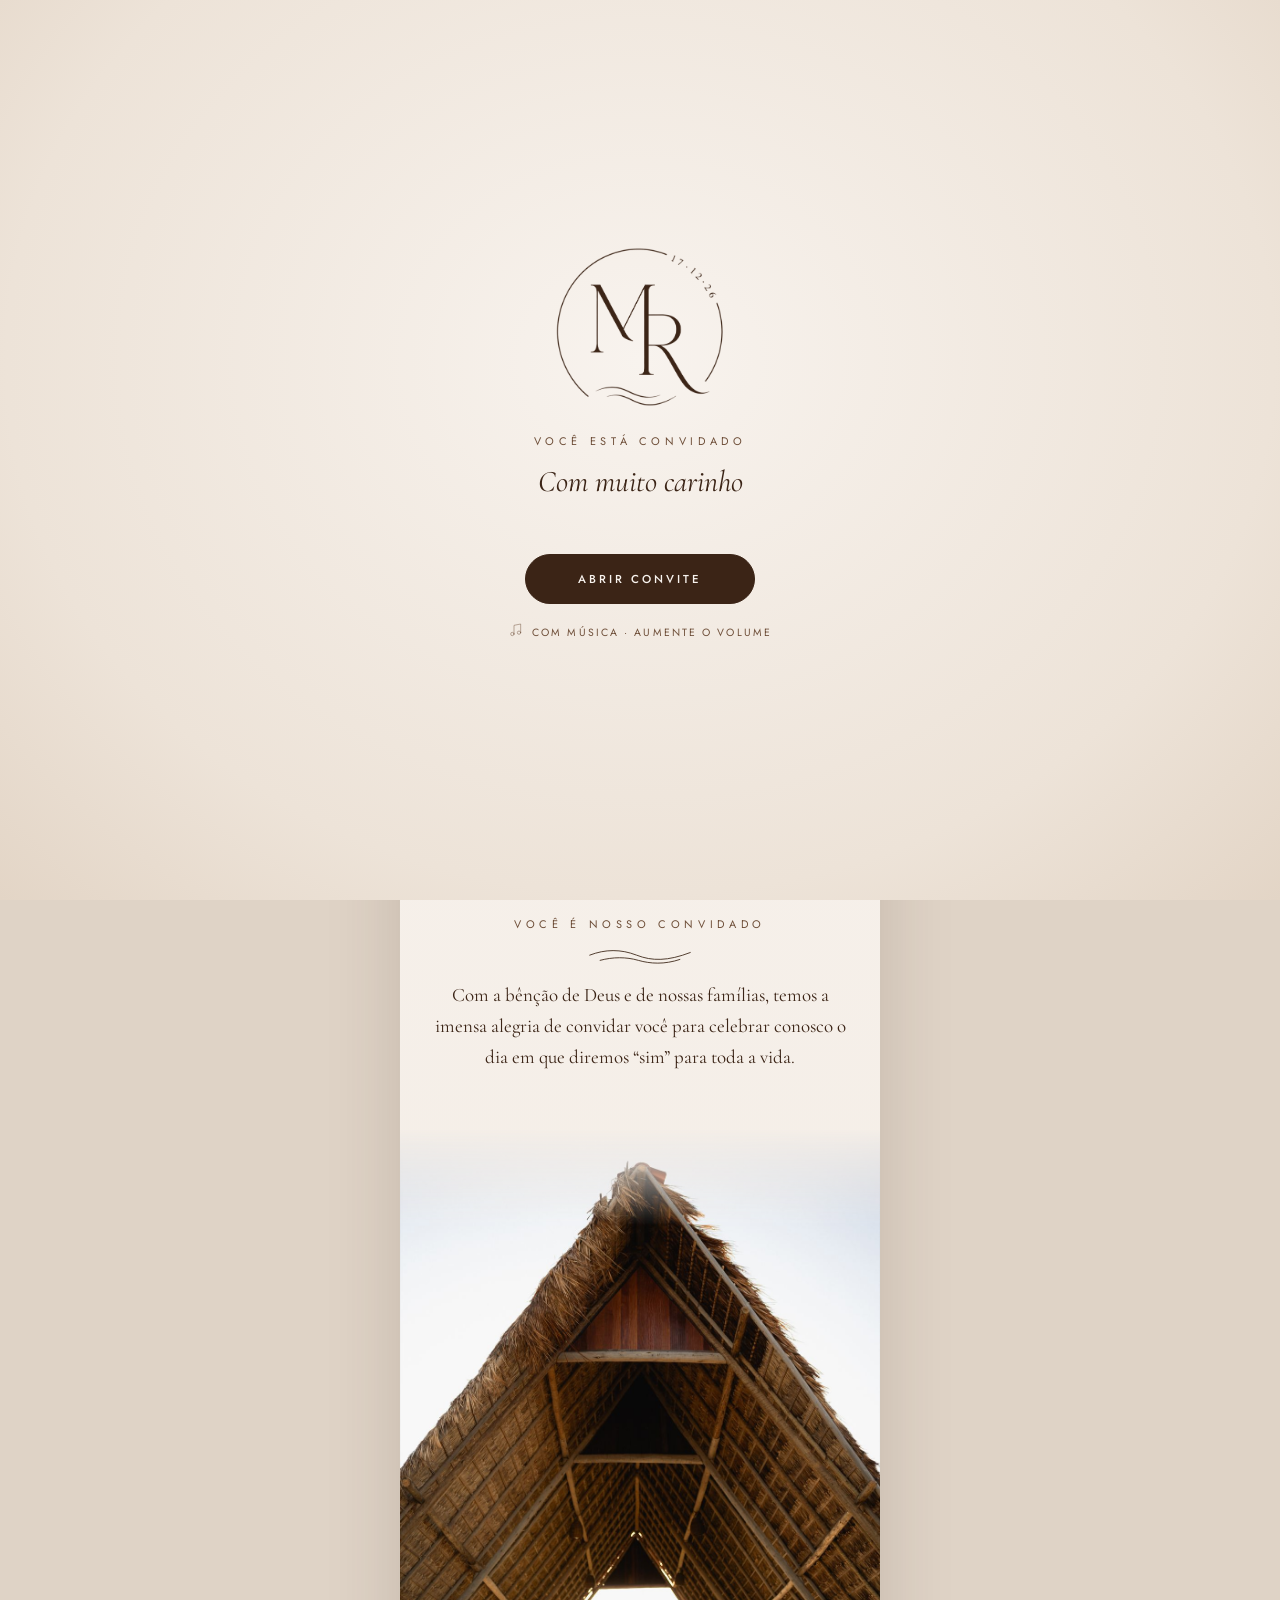
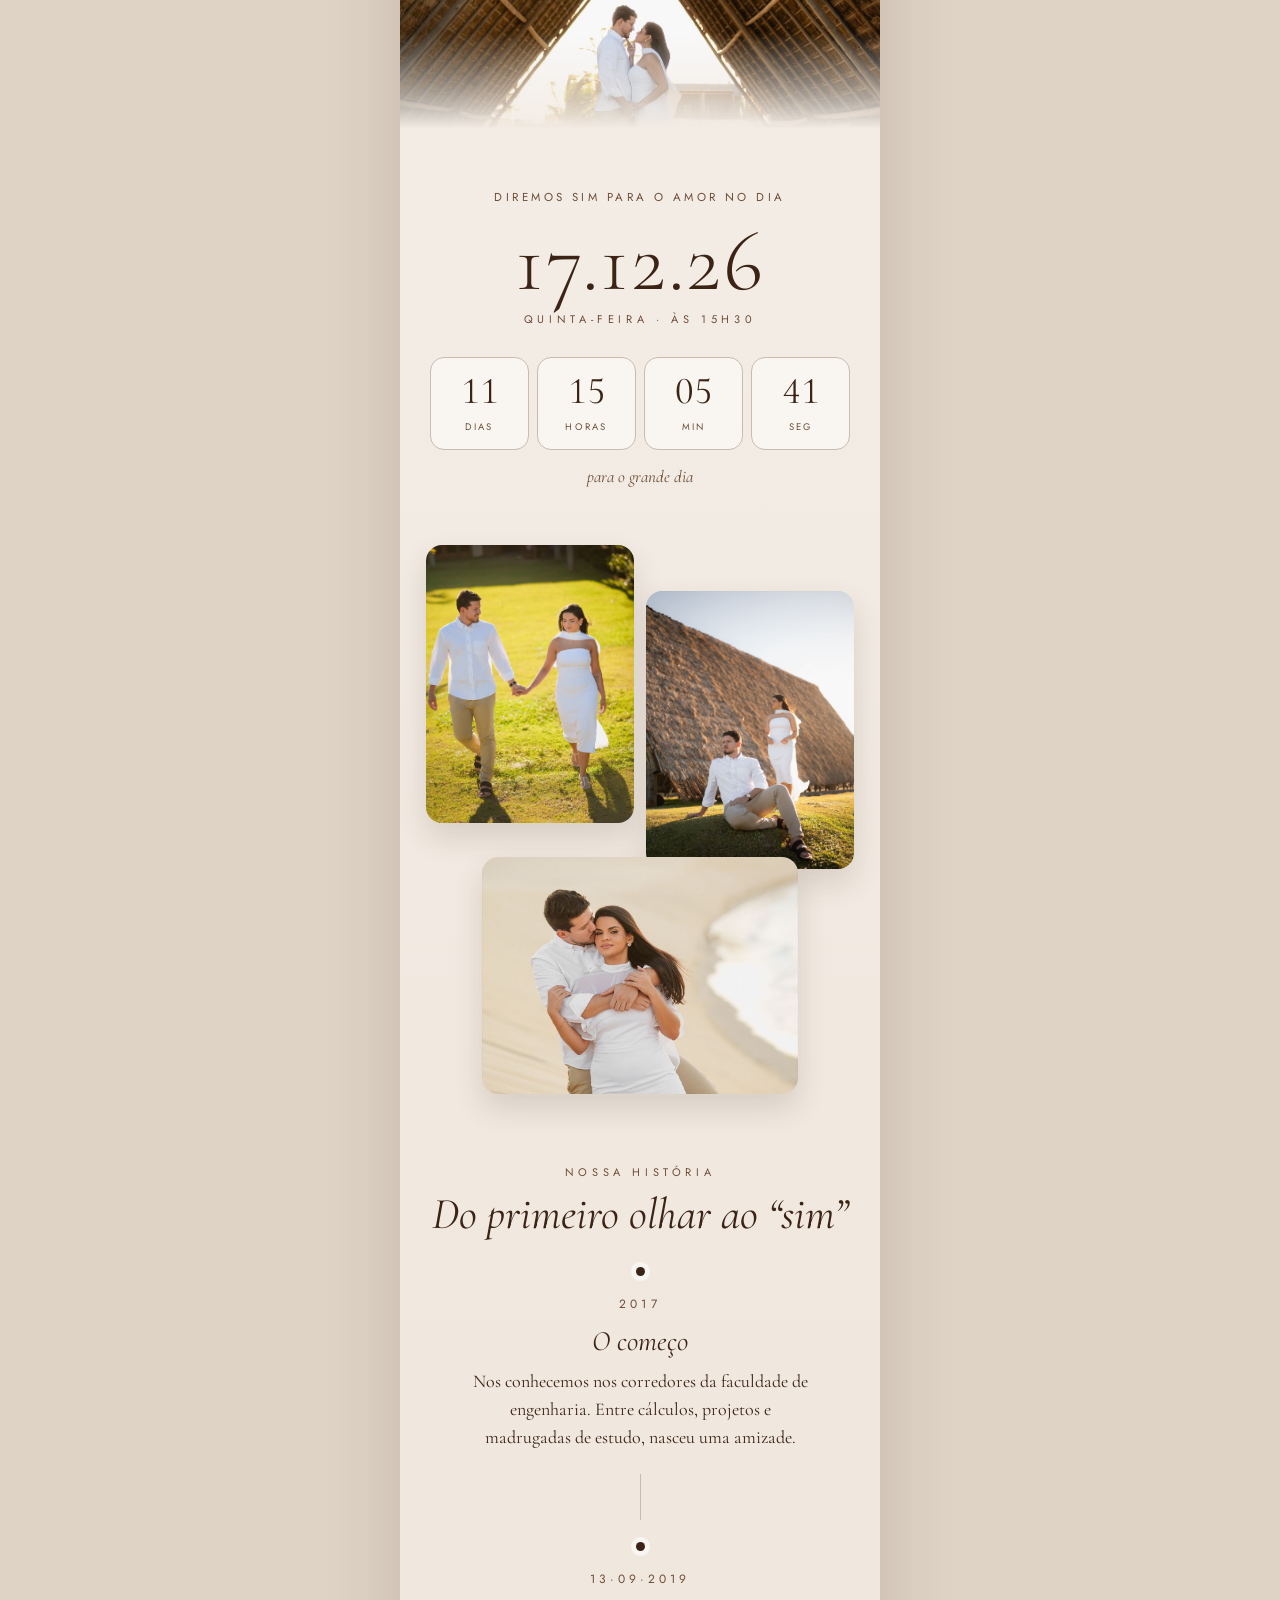
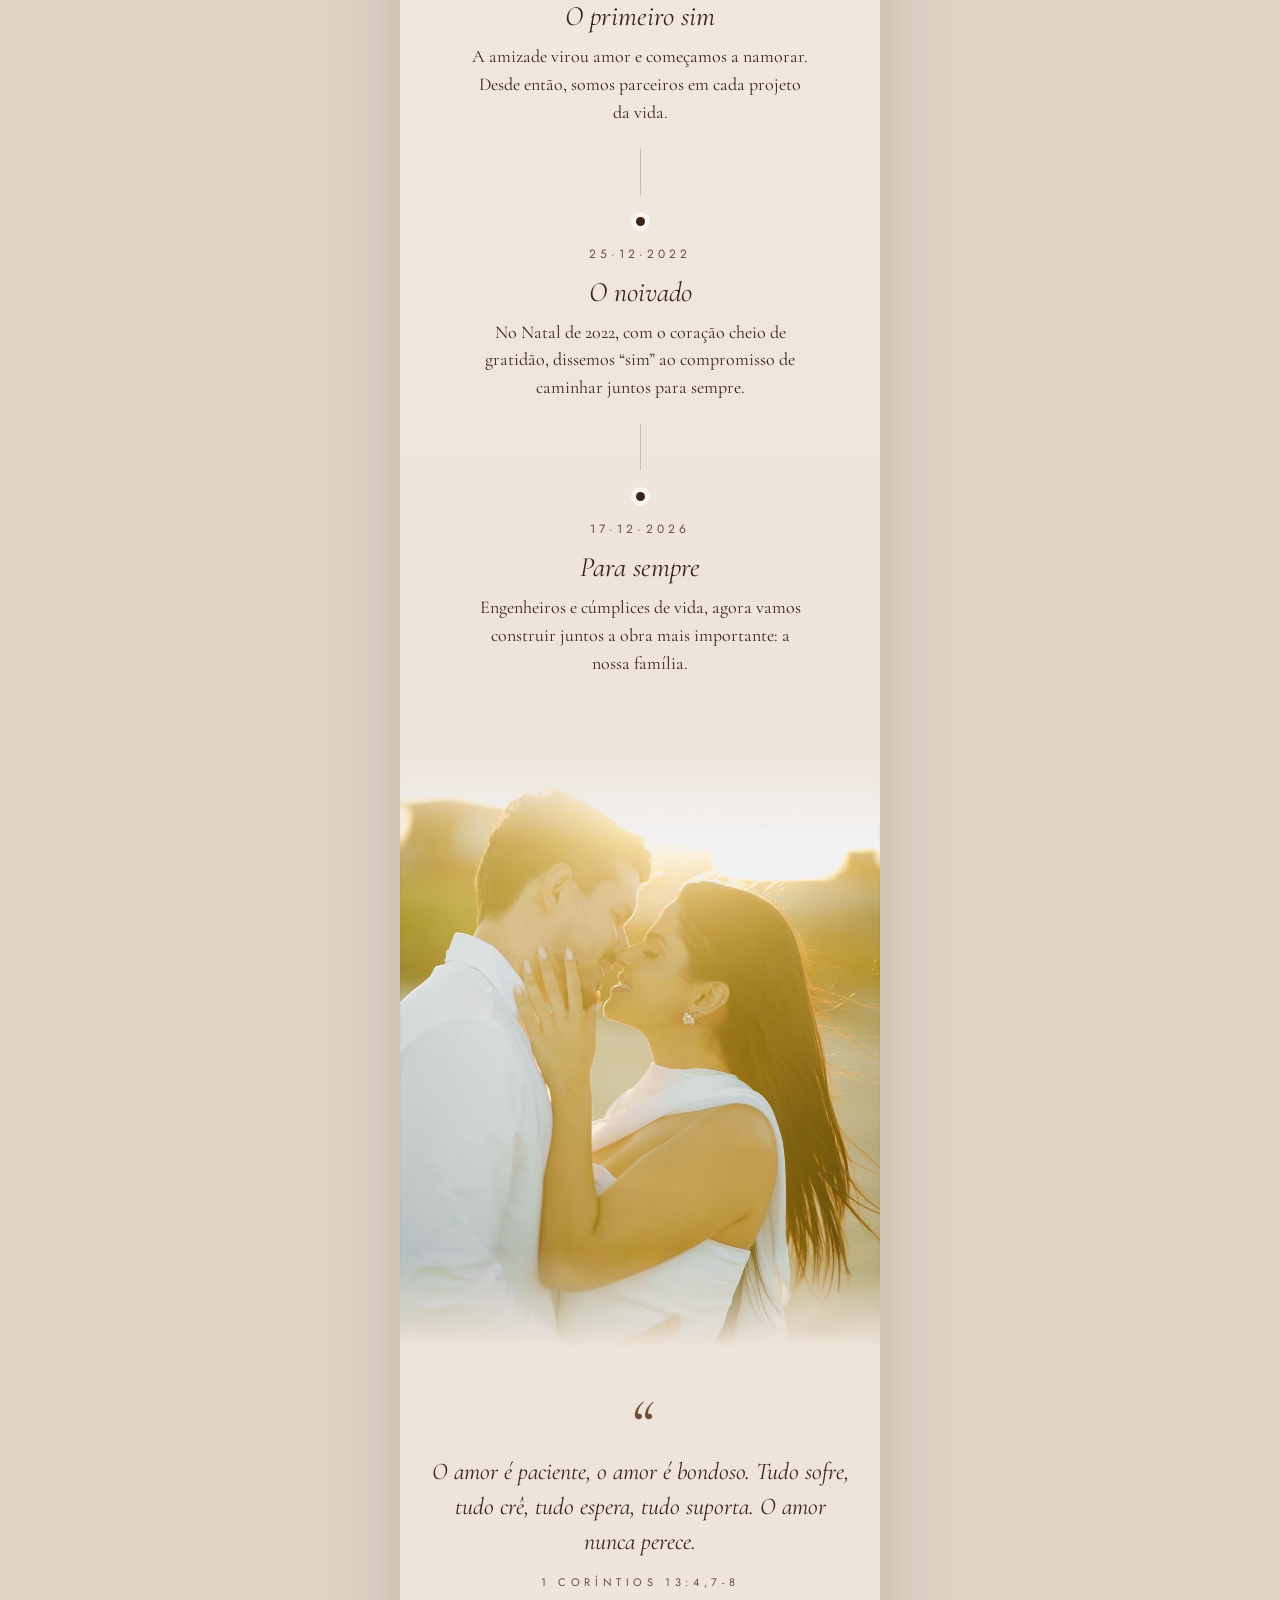
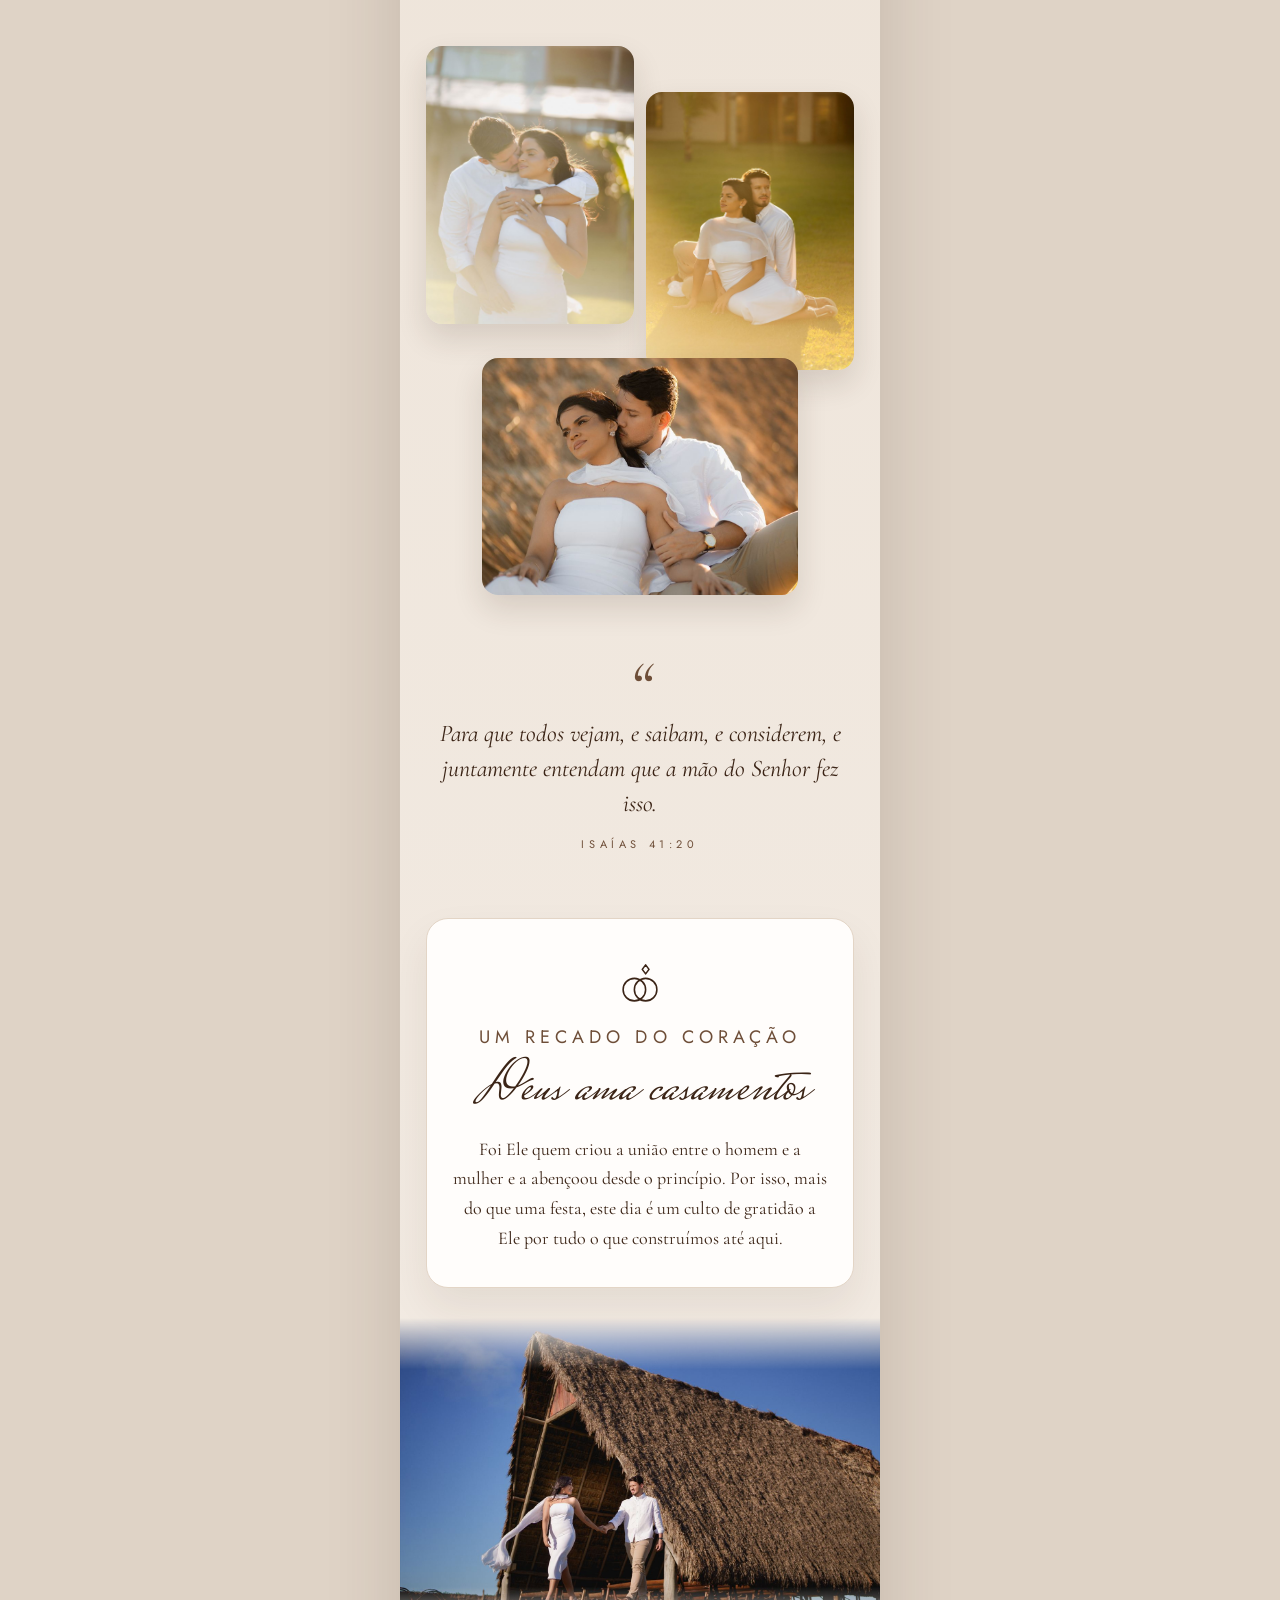
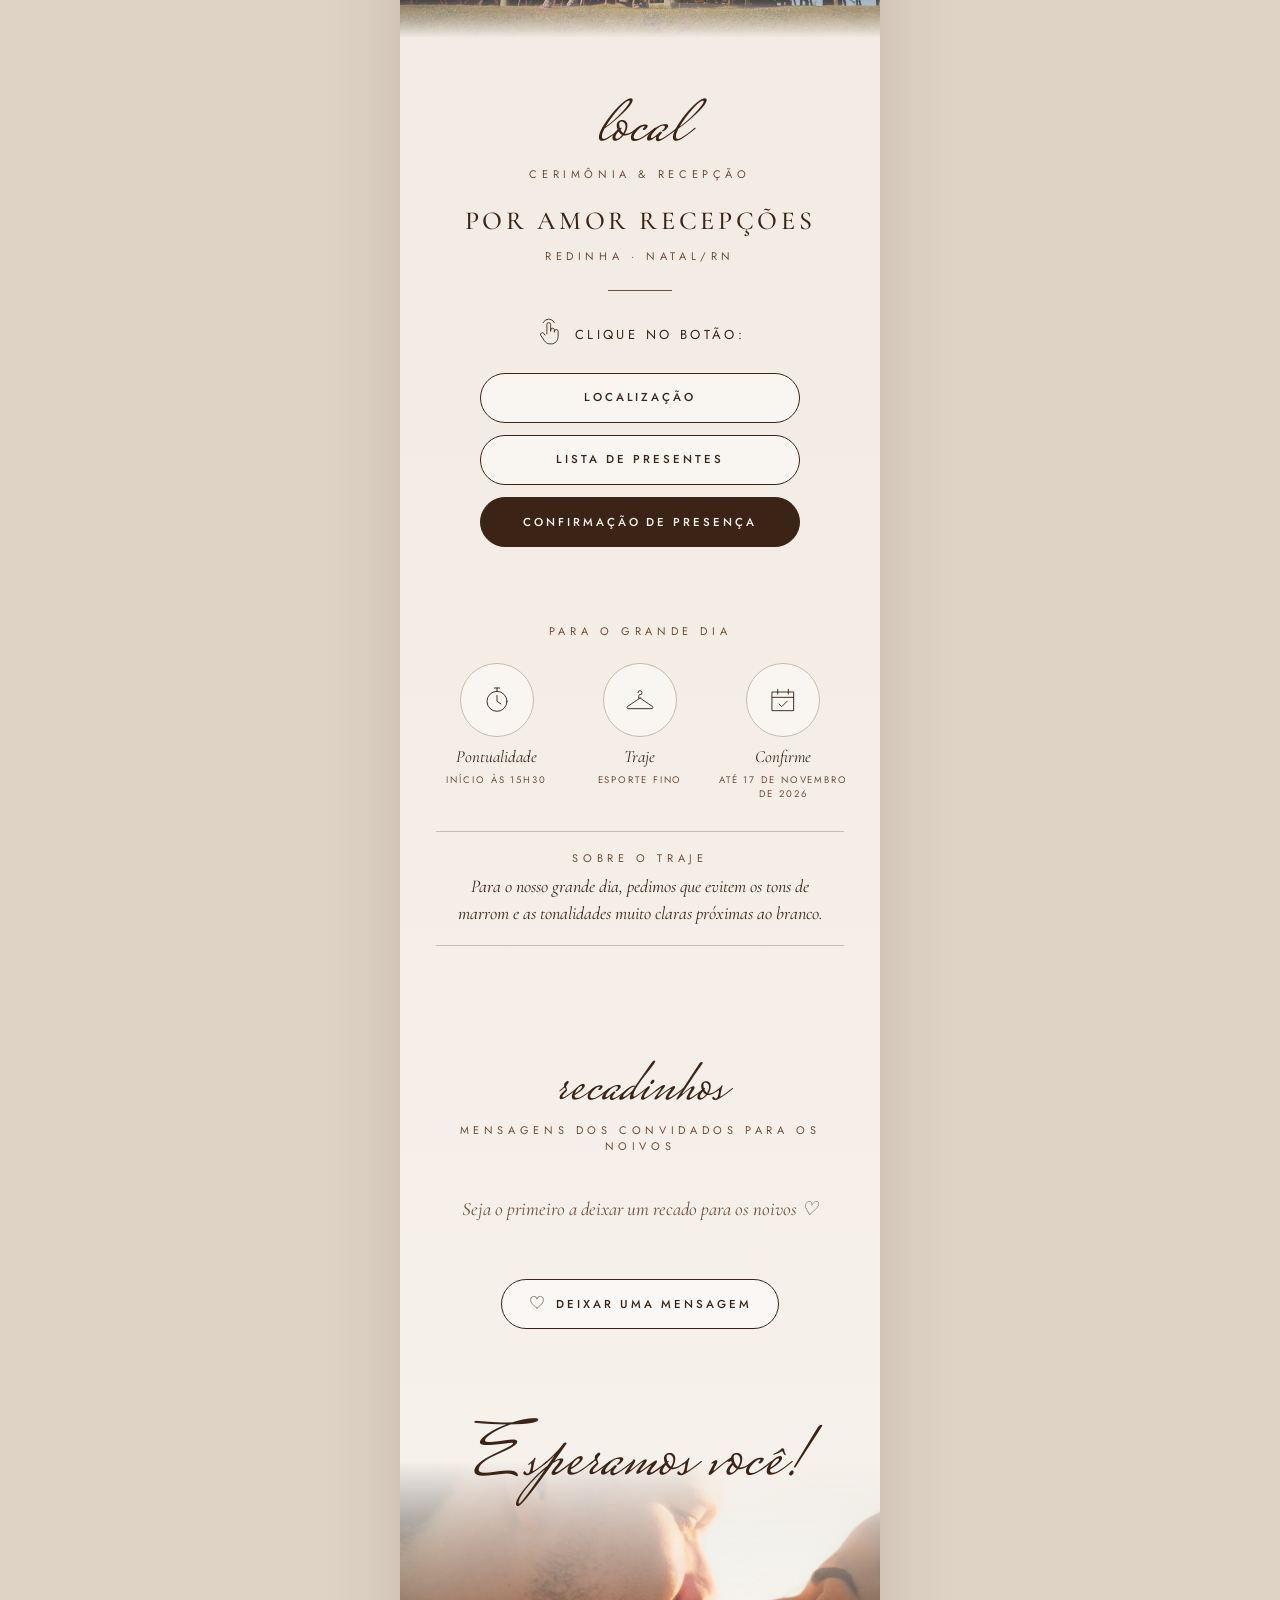
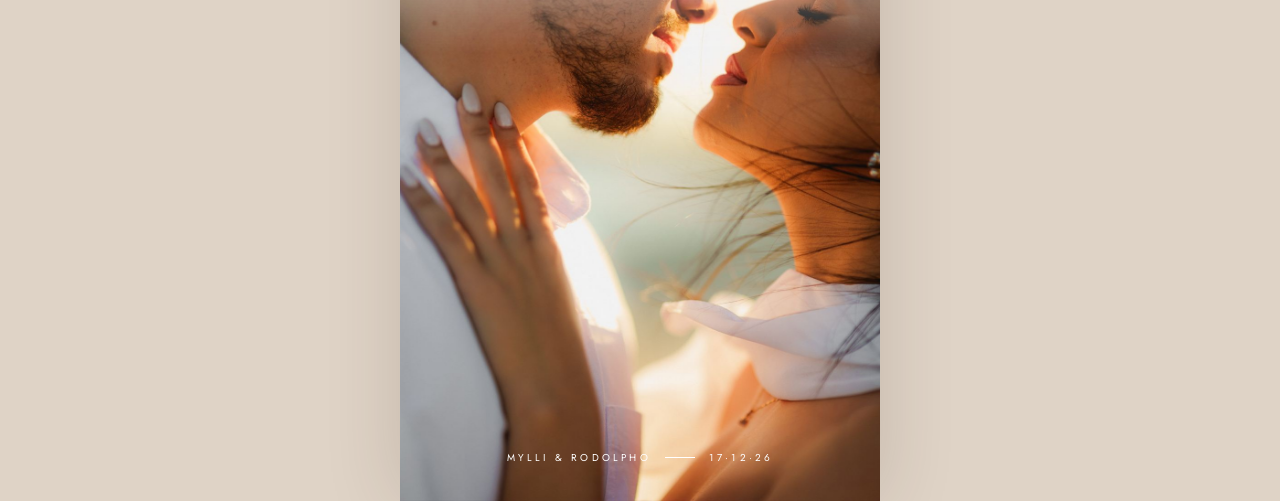
==== index.html @ 54f47e06 "Atualização do convite 18/10/2026 18:03" ====
<!doctype html>
<html lang="pt-BR">
<head>
  <meta charset="utf-8">
  <meta name="viewport" content="width=device-width, initial-scale=1, viewport-fit=cover">
  <title>Mylli &amp; Rodolpho · Convite de casamento</title>
  <meta name="description" content="Convite de casamento de Mylli & Rodolpho. Confirme sua presença.">
  <meta property="og:title" content="Mylli & Rodolpho · 17·12·26">
  <meta property="og:description" content="Com alegria, convidamos você para a celebração do nosso casamento.">
  <meta name="robots" content="noindex, nofollow">
  <meta name="theme-color" content="#F8F3EE">
  <link rel="icon" href="assets/img/monograma.png">
  <link rel="preconnect" href="https://fonts.googleapis.com">
  <link rel="preconnect" href="https://fonts.gstatic.com" crossorigin>
  <link href="https://fonts.googleapis.com/css2?family=Cormorant+Garamond:ital,wght@0,300;0,400;0,500;0,600;1,300;1,400;1,500&family=Jost:wght@300;400;500&family=Mrs+Saint+Delafield&display=swap" rel="stylesheet">
  <link rel="stylesheet" href="assets/estilo.css?v=202610181803">
  <script src="assets/config.js?v=202610181803"></script>
  <script src="assets/comum.js?v=202610181803"></script>
</head>
<body class="travado">

<!-- Abertura: o toque inicia a música (os navegadores só tocam som após um toque) -->
<div class="abertura" id="abertura" role="dialog" aria-label="Abrir convite">
  <div class="conteudo">
    <img class="monograma" src="assets/img/monograma.png" alt="Monograma M R, 17·12·26">
    <p class="rotulo">Você está convidado</p>
    <p class="para" id="para-nome">Com muito carinho</p>
    <p class="rotulo tipo" id="para-tipo">&nbsp;</p>
    <button class="botao-pilula cheio pulsa" type="button" id="abrir">Abrir convite</button>
    <p class="dica"><span data-icone="musica"></span>Com música · aumente o volume</p>
  </div>
</div>

<main class="pagina">

  <!-- Capa -->
  <section class="hero">
    <img src="assets/img/fotos/beijo-mao.jpg" alt="Rodolpho beija a mão de Mylli ao pôr do sol" fetchpriority="high">
    <div class="sobre">
      <p class="rotulo">O nosso casamento</p>
      <h1><span data-c="noivos.ela"></span><span class="e">&amp;</span><span data-c="noivos.ele"></span></h1>
      <p class="data-capa" data-c="dataCurta"></p>
    </div>
  </section>

  <!-- Convite -->
  <section class="secao">
    <p class="rotulo revelar">Você é nosso convidado</p>
    <svg class="onda revelar" viewBox="0 0 120 20" aria-hidden="true"><path d="M2 9c18-7 36-7 54 0s36 7 62-3"/><path d="M14 15c15-4 30-4 44 0s30 5 48-1"/></svg>
    <p class="texto revelar atraso-1" data-c="textoConvite"></p>
  </section>

  <figure class="foto-cheia revelar" style="margin:0"><img src="assets/img/fotos/cabana-beijo.jpg" alt="Os noivos sob a cabana de palha" loading="lazy"></figure>

  <!-- Data e contador -->
  <section class="secao">
    <p class="texto-maiusc revelar">Diremos sim para o amor no dia</p>
    <p class="data-grande revelar atraso-1"><span data-c="dia"></span>.12.<span id="ano-curto"></span></p>
    <p class="rotulo revelar atraso-2"><span data-c="diaSemana"></span> · às <span data-c="hora"></span></p>
    <div class="contador revelar atraso-2" id="contador" aria-live="off">
      <div><b data-tempo="dias">00</b><span>dias</span></div>
      <div><b data-tempo="horas">00</b><span>horas</span></div>
      <div><b data-tempo="minutos">00</b><span>min</span></div>
      <div><b data-tempo="segundos">00</b><span>seg</span></div>
    </div>
    <p class="contador-msg revelar">para o grande dia</p>
  </section>

  <div class="colagem revelar">
    <img src="assets/img/fotos/gramado-caminhando.jpg" alt="Os noivos caminhando de mãos dadas no gramado" loading="lazy">
    <img src="assets/img/fotos/cabana-pose.jpg" alt="Os noivos posando em frente à cabana" loading="lazy">
    <img src="assets/img/fotos/dunas-abraco.jpg" alt="Os noivos abraçados nas dunas" loading="lazy">
  </div>

  <!-- Nossa história -->
  <section class="secao" style="padding-top:70px">
    <p class="rotulo revelar">Nossa história</p>
    <h2 class="titulo-italico revelar">Do primeiro olhar ao “sim”</h2>
    <ol class="linha-tempo" id="historia"></ol>
  </section>

  <figure class="foto-cheia revelar" style="margin:-20px 0 0"><img src="assets/img/fotos/beijo-sol.jpg" alt="Os noivos se beijando sob o sol" loading="lazy"></figure>

  <section class="secao">
    <figure class="versiculo revelar">
      <blockquote data-c="versiculo1"></blockquote>
      <figcaption class="rotulo" data-c="versiculo1Ref"></figcaption>
    </figure>
  </section>

  <div class="colagem revelar">
    <img src="assets/img/fotos/abraco-dourado.jpg" alt="Abraço dos noivos na luz dourada" loading="lazy">
    <img src="assets/img/fotos/gramado-sentados.jpg" alt="Os noivos sentados no gramado" loading="lazy">
    <img src="assets/img/fotos/cabana-carinho.jpg" alt="Rodolpho beija Mylli em frente à cabana" loading="lazy">
  </div>

  <section class="secao" style="padding-top:70px">
    <figure class="versiculo revelar">
      <blockquote data-c="versiculo2"></blockquote>
      <figcaption class="rotulo" data-c="versiculo2Ref"></figcaption>
    </figure>
  </section>

  <aside class="deus-ama revelar">
    <span data-icone="aliancas"></span>
    <p class="rotulo">Um recado do coração</p>
    <h2>Deus ama casamentos</h2>
    <p data-c="deusAma"></p>
  </aside>

  <figure class="foto-cheia larga revelar" style="margin:30px 0 0"><img src="assets/img/fotos/cabana-caminhando.jpg" alt="Os noivos caminhando diante da cabana" loading="lazy"></figure>

  <!-- Local e botões -->
  <section class="secao local">
    <p class="script revelar">local</p>
    <p class="rotulo revelar">Cerimônia &amp; recepção</p>
    <h2 class="revelar" data-c="local"></h2>
    <p class="rotulo revelar" data-c="endereco"></p>
    <hr class="divisor revelar">
    <p class="clique revelar"><span data-icone="toque"></span>Clique no botão:</p>
    <nav class="pilulas revelar atraso-1" aria-label="Ações do convite">
      <a class="botao-pilula" data-href="mapsUrl" target="_blank" rel="noopener">Localização</a>
      <a class="botao-pilula" id="link-presentes" href="presentes.html">Lista de presentes</a>
      <button class="botao-pilula cheio pulsa" type="button" data-abrir="rsvp">Confirmação de presença</button>
    </nav>
  </section>

  <!-- Avisos -->
  <section class="secao avisos" style="padding-top:20px">
    <p class="rotulo revelar">Para o grande dia</p>
    <div class="grade">
      <div class="aviso-item revelar"><span class="circulo" data-icone="relogio"></span><p>Pontualidade<small>início às <span data-c="hora"></span></small></p></div>
      <div class="aviso-item revelar atraso-1"><span class="circulo" data-icone="cabide"></span><p>Traje<small data-c="traje"></small></p></div>
      <div class="aviso-item revelar atraso-2"><span class="circulo" data-icone="calendario"></span><p>Confirme<small>até <span data-c="confirmarAte"></span></small></p></div>
    </div>
    <p class="aviso-traje revelar"><span class="rotulo">Sobre o traje</span><span data-c="avisoTraje"></span></p>
  </section>

  <!-- Mural de recados dos convidados -->
  <section class="secao recados">
    <p class="script revelar">recadinhos</p>
    <p class="rotulo revelar">Mensagens dos convidados para os noivos</p>
    <div class="mural revelar" id="mural" aria-live="polite" aria-label="Mensagens dos convidados">
      <p class="mural-vazio">Carregando mensagens…</p>
    </div>
    <div class="mural-pontos" id="mural-pontos" aria-hidden="true"></div>
    <button class="botao-pilula" type="button" id="abrir-recado"><span data-icone="coracao"></span>Deixar uma mensagem</button>
  </section>

  <!-- Encerramento -->
  <footer class="final">
    <p class="script revelar"><span class="escrever">Esperamos você!</span></p>
    <div class="foto">
      <img src="assets/img/fotos/beijo-close.jpg" alt="Os noivos quase se beijando" loading="lazy">
      <p class="rodape"><span><span data-c="noivos.ela"></span> &amp; <span data-c="noivos.ele"></span></span><span data-c="dataCurta"></span></p>
    </div>
  </footer>
</main>

<button class="musica" type="button" id="musica" aria-label="Pausar música" hidden></button>
<div id="player-musica" aria-hidden="true"></div>
<!-- Lista de presentes aberta por cima do convite, para a música não parar -->
<div class="tela-presentes" id="tela-presentes" hidden><iframe id="frame-presentes" title="Lista de presentes"></iframe></div>

<!-- Painel de confirmação de presença -->
<dialog class="painel" id="rsvp" aria-labelledby="rsvp-titulo">
  <button class="fechar" type="button" data-fechar aria-label="Fechar">×</button>
  <div class="moldura-dupla">

    <!-- Sem código: pede o código impresso no PDF -->
    <div id="rsvp-codigo" hidden>
      <p class="rotulo">Confirmação de presença</p>
      <h2 class="titulo-italico">Seu convite</h2>
      <p class="aviso-convite">Digite o <strong>código do convite</strong>, impresso no final do PDF que você recebeu (ex.: C3-ABCDE).</p>
      <form id="form-codigo" novalidate>
        <label class="campo codigo-convite"><span>Código do convite</span><input name="codigo" autocomplete="off" autocapitalize="characters" placeholder="C0-XXXXX" required></label>
        <button class="botao" type="submit">Continuar</button>
        <p class="erro" role="alert"></p>
      </form>
    </div>

    <div id="rsvp-formulario" hidden>
      <p class="rotulo">Confirmação de presença</p>
      <h2 class="titulo-italico" id="rsvp-titulo">Você vem?</h2>
      <p class="introducao" id="rsvp-convite"></p>
      <p class="aviso-convite" id="rsvp-aviso"></p>
      <form id="form-rsvp" novalidate>
        <fieldset class="opcoes">
          <legend>Sua resposta</legend>
          <label class="opcao"><input type="radio" name="resposta" value="Confirmado" checked><span class="marca"></span><span id="txt-sim">Sim, estaremos presentes</span></label>
          <label class="opcao"><input type="radio" name="resposta" value="Não comparecerá"><span class="marca"></span><span id="txt-nao">Infelizmente não poderemos ir</span></label>
        </fieldset>
        <fieldset class="nomes-convidados">
          <legend id="legenda-nomes">Quem vai</legend>
          <p class="ajuda" id="ajuda-nomes"></p>
          <div id="lista-nomes"></div>
        </fieldset>
        <label class="campo"><span>Celular para contato (WhatsApp)</span>
          <input name="celular" type="tel" inputmode="numeric" autocomplete="tel-national" placeholder="(84) 99999-9999" required>
        </label>
        <p class="prazo">Por favor, responda até <span data-c="confirmarAte"></span>.</p>
        <button class="botao" type="submit">Enviar resposta</button>
        <p class="erro" role="alert"></p>
      </form>
    </div>

    <div id="rsvp-recusa" hidden>
      <p class="rotulo">Resposta registrada</p>
      <h2 class="titulo-italico">Sentiremos sua falta</h2>
      <svg class="onda" viewBox="0 0 120 20" aria-hidden="true"><path d="M2 9c18-7 36-7 54 0s36 7 62-3"/><path d="M14 15c15-4 30-4 44 0s30 5 48-1"/></svg>
      <p class="introducao">Obrigado por nos avisar. Se mudar de ideia, é só responder novamente por este convite.</p>
      <div class="pilha"><a class="botao-sec" id="recusa-presentes" href="presentes.html">Ver lista de presentes</a></div>
    </div>
  </div>
</dialog>

<!-- Painel do mural de recados -->
<dialog class="painel" id="dlg-recado" aria-labelledby="recado-titulo">
  <button class="fechar" type="button" data-fechar aria-label="Fechar">×</button>
  <div class="moldura-dupla">
    <div id="recado-form-box">
      <p class="rotulo">Mural de recados</p>
      <h2 class="titulo-italico" id="recado-titulo">Uma mensagem para os noivos</h2>
      <svg class="onda" viewBox="0 0 120 20" aria-hidden="true"><path d="M2 9c18-7 36-7 54 0s36 7 62-3"/><path d="M14 15c15-4 30-4 44 0s30 5 48-1"/></svg>
      <form id="form-recado" novalidate>
        <label class="campo"><span>Seu nome</span><input name="nome" maxlength="60" autocomplete="name" required></label>
        <label class="campo"><span>Sua mensagem <em class="contagem" id="recado-contagem">0/280</em></span>
          <textarea name="mensagem" rows="4" maxlength="280" placeholder="Escreva um recado carinhoso para a Mylli e o Rodolpho" required></textarea>
        </label>
        <button class="botao" type="submit">Enviar mensagem</button>
        <p class="erro" role="alert"></p>
      </form>
    </div>
    <div id="recado-ok" hidden>
      <p class="rotulo">Mensagem enviada</p>
      <h2 class="titulo-italico">Obrigado pelo carinho!</h2>
      <p class="introducao">Seu recado já está no mural dos noivos.</p>
      <div class="pilha"><button class="botao-sec" type="button" data-fechar>Voltar ao convite</button></div>
    </div>
  </div>
</dialog>

<script>
(function () {
  const U = window.Convite, C = window.CONVITE;
  const $ = (id) => document.getElementById(id);
  const dialogo = $('rsvp');
  let convite = null; // { codigo, tipo, nome, pessoas }

  document.getElementById('ano-curto').textContent = String(C.ano).slice(-2);
  U.iniciarContador($('contador'));

  // Nossa história (vem do config.js)
  $('historia').innerHTML = C.historia.map((h, i) =>
    `<li class="revelar${i ? ' atraso-1' : ''}"><span class="quando">${h.data}</span><h3>${h.titulo}</h3><p>${h.texto}</p></li>`).join('');
  U.animarAoRolar();

  /* ----- Convite personalizado pelo código do PDF ----- */
  const codigo = U.codigoConvite();
  const comCodigo = (url) => codigo ? url + (url.includes('?') ? '&' : '?') + 'c=' + encodeURIComponent(codigo) : url;
  $('link-presentes').href = comCodigo('presentes.html');
  $('recusa-presentes').href = comCodigo('presentes.html');

  function aplicarConvite(c) {
    convite = c;
    $('para-nome').textContent = c.nome;
    $('para-tipo').textContent = c.tipo === 1 ? 'Convite individual' : `Convite para ${c.tipo} pessoas`;
  }
  async function carregarConvite(cod) {
    const c = await U.api('convite', { codigo: cod });
    aplicarConvite(c);
    return c;
  }
  if (codigo) carregarConvite(codigo).catch(() => {});

  /* ----- Abertura e música de fundo (YouTube) ----- */
  // Celulares não deixam tocar som antes do primeiro toque: a música já começa (sem som) ao abrir o site
  // e o som liga no primeiro toque na tela (normalmente o "Abrir convite"). O botão serve para silenciar.
  const botaoMusica = $('musica');
  let player = null, prontoPlayer = false, querSom = false, silenciadaPeloConvidado = false, jaTeveSom = false;
  function iconeMusica() {
    const comSom = prontoPlayer && !player.isMuted() && [YT.PlayerState.PLAYING, YT.PlayerState.BUFFERING].includes(player.getPlayerState());
    botaoMusica.innerHTML = U.icone(comSom ? 'musica' : 'mudo');
    botaoMusica.classList.toggle('tocando', comSom);
    botaoMusica.setAttribute('aria-label', comSom ? 'Silenciar música' : 'Ligar música');
  }
  function ligarSom() {
    querSom = true;
    if (!prontoPlayer) return;
    if (!jaTeveSom) { jaTeveSom = true; player.seekTo(0, true); }
    player.unMute();
    player.setVolume(70);
    player.playVideo();
    setTimeout(iconeMusica, 400);
  }
  window.onYouTubeIframeAPIReady = function () {
    player = new YT.Player('player-musica', {
      width: 1, height: 1, videoId: C.musicaYoutube,
      playerVars: { autoplay: 1, mute: 1, controls: 0, loop: 1, playlist: C.musicaYoutube, playsinline: 1, rel: 0 },
      events: {
        onReady: () => { prontoPlayer = true; player.mute(); player.playVideo(); if (querSom && !silenciadaPeloConvidado) ligarSom(); },
        onStateChange: iconeMusica
      }
    });
  };
  if (C.musicaYoutube) {
    const s = document.createElement('script');
    s.src = 'https://www.youtube.com/iframe_api';
    document.head.appendChild(s);
    setInterval(() => { if (prontoPlayer) iconeMusica(); }, 1500);
    // Primeiro toque em qualquer lugar da tela liga o som (se o convidado não silenciou)
    const primeiroToque = (e) => {
      if (botaoMusica.contains(e.target) || silenciadaPeloConvidado) return;
      ['pointerdown', 'touchend', 'click'].forEach((t) => document.removeEventListener(t, primeiroToque, true));
      ligarSom();
    };
    ['pointerdown', 'touchend', 'click'].forEach((t) => document.addEventListener(t, primeiroToque, true));
  }
  $('abrir').addEventListener('click', () => {
    if (!silenciadaPeloConvidado) ligarSom();
    $('abertura').classList.add('aberta');
    document.body.classList.remove('travado');
    if (C.musicaYoutube) { botaoMusica.hidden = false; iconeMusica(); }
    setTimeout(() => { $('abertura').hidden = true; if (location.hash === '#confirmar') abrirRsvp(); }, 1100);
  });
  botaoMusica.addEventListener('click', () => {
    if (!player || !prontoPlayer) return;
    if (!player.isMuted() && player.getPlayerState() === YT.PlayerState.PLAYING) { silenciadaPeloConvidado = true; player.mute(); }
    else { silenciadaPeloConvidado = false; ligarSom(); }
    setTimeout(iconeMusica, 300);
  });
  // Guarda o ponto da música, para a lista de presentes continuar dali se for aberta pelo link direto
  setInterval(() => { if (player && prontoPlayer) U.salvarTempoMusica(player); }, 3000);

  /* ----- Lista de presentes por cima do convite (a música continua tocando) ----- */
  const telaPresentes = $('tela-presentes'), framePresentes = $('frame-presentes');
  function abrirPresentes(url) {
    framePresentes.src = url + (url.includes('?') ? '&' : '?') + 'embed=1';
    telaPresentes.hidden = false;
    document.body.classList.add('travado');
    history.pushState({ presentes: true }, '');
  }
  function fecharPresentes() {
    telaPresentes.hidden = true;
    framePresentes.src = 'about:blank';
    document.body.classList.remove('travado');
  }
  window.addEventListener('popstate', () => { if (!telaPresentes.hidden) fecharPresentes(); });
  window.addEventListener('message', (e) => {
    if (e.origin === location.origin && e.data === 'fechar-presentes' && !telaPresentes.hidden) history.back();
  });
  ['link-presentes', 'recusa-presentes'].forEach((id) => $(id).addEventListener('click', (e) => {
    e.preventDefault();
    if (dialogo.open) dialogo.close();
    abrirPresentes($(id).getAttribute('href'));
  }));

  /* ----- Confirmação de presença ----- */
  const form = $('form-rsvp');
  U.mascaraCelular(form.celular);
  function mostrar(id) {
    ['rsvp-codigo', 'rsvp-formulario', 'rsvp-recusa'].forEach((x) => { $(x).hidden = x !== id; });
    dialogo.scrollTop = 0;
  }
  function montarFormulario() {
    const n = convite.tipo, vai = form.resposta.value === 'Confirmado';
    $('rsvp-convite').textContent = convite.nome;
    $('rsvp-aviso').innerHTML = n === 1
      ? 'Este convite é <strong>individual</strong>. Ao confirmar, você recebe um QR Code único, que será o seu convite de entrada.'
      : `Este convite é válido para <strong>até ${n} pessoas</strong>. Informe o nome completo de cada pessoa que irá; cada uma receberá o seu próprio QR Code de entrada.`;
    $('txt-sim').textContent = n === 1 ? 'Sim, estarei presente' : 'Sim, estaremos presentes';
    $('txt-nao').textContent = n === 1 ? 'Infelizmente não poderei ir' : 'Infelizmente não poderemos ir';
    $('legenda-nomes').textContent = vai ? (n === 1 ? 'Seu nome completo' : 'Nome completo de quem vai') : 'Seu nome completo';
    $('ajuda-nomes').textContent = vai && n > 1 ? `Deixe em branco os lugares de quem não poderá ir (máximo ${n}).` : '';
    const atuais = [...$('lista-nomes').querySelectorAll('input')].map((i) => i.value);
    const confirmados = (convite.pessoas || []).filter((p) => p.resposta === 'Confirmado').map((p) => p.nome);
    const vagas = vai ? n : 1;
    $('lista-nomes').innerHTML = Array.from({ length: vagas }, (_, i) =>
      `<label class="nome-pessoa"><span class="n">${vagas > 1 ? i + 1 + '.' : ''}</span><input name="nome${i}" autocomplete="${i ? 'off' : 'name'}" placeholder="${i ? 'Nome completo (opcional)' : 'Nome completo'}" aria-label="Nome completo da pessoa ${i + 1}"></label>`).join('');
    $('lista-nomes').querySelectorAll('input').forEach((inp, i) => { inp.value = atuais[i] || confirmados[i] || ''; });
  }
  form.querySelectorAll('input[name=resposta]').forEach((r) => r.addEventListener('change', montarFormulario));

  function abrirRsvp() {
    form.querySelector('.erro').textContent = '';
    if (convite) { montarFormulario(); mostrar('rsvp-formulario'); } else mostrar('rsvp-codigo');
    if (!dialogo.open) dialogo.showModal();
  }
  document.querySelectorAll('[data-abrir="rsvp"]').forEach((b) => b.addEventListener('click', (e) => { e.stopImmediatePropagation(); e.preventDefault(); abrirRsvp(); }, true));

  $('form-codigo').addEventListener('submit', async (e) => {
    e.preventDefault();
    const f = e.currentTarget, erro = f.querySelector('.erro'), cod = U.normalizarCodigoConvite(f.codigo.value);
    erro.textContent = '';
    if (!cod) { erro.textContent = 'Código inválido. Ele começa com C1 a C5, seguido de 5 letras ou números.'; return; }
    try {
      await carregarConvite(cod);
      try { localStorage.setItem('convite-codigo', cod); } catch (x) {}
      history.replaceState(null, '', '?c=' + cod);
      $('link-presentes').href = 'presentes.html?c=' + cod;
      $('recusa-presentes').href = 'presentes.html?c=' + cod;
      montarFormulario(); mostrar('rsvp-formulario');
    } catch (err) { erro.textContent = err.message; }
  });

  form.addEventListener('submit', async (e) => {
    e.preventDefault();
    const erro = form.querySelector('.erro');
    erro.textContent = '';
    const resposta = form.resposta.value;
    const nomes = [...$('lista-nomes').querySelectorAll('input')].map((i) => i.value.trim().replace(/\s+/g, ' ')).filter(Boolean);
    const celular = U.soDigitos(form.celular.value);
    if (!nomes.length) { erro.textContent = 'Informe ao menos um nome completo.'; return; }
    if (nomes.some((n) => n.split(' ').length < 2)) { erro.textContent = 'Informe nome e sobrenome de cada pessoa.'; return; }
    if (new Set(nomes.map((n) => n.toLowerCase())).size !== nomes.length) { erro.textContent = 'Há nomes repetidos.'; return; }
    if (celular.length < 10 || celular.length > 11) { erro.textContent = 'Informe um celular válido com DDD.'; form.celular.focus(); return; }

    const botao = form.querySelector('button[type=submit]');
    botao.disabled = true; botao.textContent = 'Enviando…';
    try {
      const r = await U.api('confirmar', { codigo: convite.codigo, celular, resposta, nomes });
      convite.pessoas = r.pessoas;
      if (resposta !== 'Confirmado') { mostrar('rsvp-recusa'); return; }
      try { localStorage.setItem('convite-celular', celular); } catch (x) {}
      // Após confirmar, o convidado segue para a lista de presentes (com a música tocando), onde vê os QR Codes
      dialogo.close();
      abrirPresentes('presentes.html?c=' + encodeURIComponent(convite.codigo) + '&confirmado=1');
    } catch (err) {
      erro.textContent = err.message || 'Não foi possível enviar. Verifique sua conexão e tente novamente.';
    } finally {
      botao.disabled = false; botao.textContent = 'Enviar resposta';
    }
  });

  /* ----- Mural de recados ----- */
  const mural = $('mural'), pontos = $('mural-pontos');
  const escH = (s) => String(s ?? '').replace(/[&<>"']/g, (c) => ({ '&': '&amp;', '<': '&lt;', '>': '&gt;', '"': '&quot;', "'": '&#39;' }[c]));
  let rodizio = null;
  function desenharMural(lista) {
    if (!lista.length) {
      mural.innerHTML = '<p class="mural-vazio">Seja o primeiro a deixar um recado para os noivos ♡</p>';
      pontos.innerHTML = '';
      return;
    }
    mural.innerHTML = lista.map((m) => `<figure class="recado"><blockquote>${escH(m.mensagem)}</blockquote><figcaption>${escH(m.nome)}${m.data ? ' · ' + escH(m.data) : ''}</figcaption></figure>`).join('');
    pontos.innerHTML = lista.length > 1 ? lista.slice(0, 12).map((_, i) => `<span${i ? '' : ' class="ativo"'}></span>`).join('') : '';
    clearInterval(rodizio);
    if (lista.length > 1) rodizio = setInterval(() => {
      if (document.hidden) return;
      const w = mural.clientWidth, fim = mural.scrollLeft + w >= mural.scrollWidth - 4;
      mural.scrollTo({ left: fim ? 0 : mural.scrollLeft + w, behavior: 'smooth' });
    }, 5500);
  }
  mural.addEventListener('scroll', () => {
    const i = Math.round(mural.scrollLeft / Math.max(1, mural.clientWidth));
    pontos.querySelectorAll('span').forEach((s, k) => s.classList.toggle('ativo', k === i));
  }, { passive: true });
  ['touchstart', 'pointerdown'].forEach((ev) => mural.addEventListener(ev, () => clearInterval(rodizio), { passive: true }));
  async function carregarMural() {
    try { const r = await U.api('mensagens'); desenharMural(r.mensagens || []); } catch (e) { desenharMural([]); }
  }
  carregarMural();

  const dlgRecado = $('dlg-recado'), formRecado = $('form-recado');
  $('abrir-recado').addEventListener('click', () => {
    $('recado-form-box').hidden = false; $('recado-ok').hidden = true;
    formRecado.querySelector('.erro').textContent = '';
    if (!formRecado.nome.value && convite) formRecado.nome.value = convite.nome;
    dlgRecado.showModal();
  });
  formRecado.mensagem.addEventListener('input', () => { $('recado-contagem').textContent = formRecado.mensagem.value.length + '/280'; });
  formRecado.addEventListener('submit', async (e) => {
    e.preventDefault();
    const erro = formRecado.querySelector('.erro');
    erro.textContent = '';
    const nome = formRecado.nome.value.trim(), mensagem = formRecado.mensagem.value.trim();
    if (nome.length < 2) { erro.textContent = 'Informe seu nome.'; formRecado.nome.focus(); return; }
    if (mensagem.length < 3) { erro.textContent = 'Escreva uma mensagem.'; formRecado.mensagem.focus(); return; }
    const b = formRecado.querySelector('button[type=submit]');
    b.disabled = true; b.textContent = 'Enviando…';
    try {
      await U.api('mensagem', { nome, mensagem, convite: convite ? convite.codigo : '' });
      formRecado.mensagem.value = ''; $('recado-contagem').textContent = '0/280';
      $('recado-form-box').hidden = true; $('recado-ok').hidden = false;
      await carregarMural();
      mural.scrollTo({ left: 0 });
    } catch (err) {
      erro.textContent = err.message || 'Não foi possível enviar. Tente novamente.';
    } finally {
      b.disabled = false; b.textContent = 'Enviar mensagem';
    }
  });
})();
</script>
</body>
</html>
---- assets/estilo.css ----
/* Paleta bege, marrom e branco · tipografia do Manual dos Padrinhos */
:root {
  --creme: #F8F3EE;
  --bege: #EDE3D8;
  --bege-2: #E3D5C6;
  --fundo: #DFD3C6;
  --branco: #FFFFFF;
  --papel: #FFFDFB;
  --tinta: #3B2416;
  --tinta-2: #6E4E38;
  --linha: #C9BBAE;
  --verde: #4F6B4A;
  --ambar: #9A6B1F;
  --vermelho: #9B3B2E;
  --serif: 'Cormorant Garamond', 'Cormorant', Garamond, Georgia, serif;
  --sans: 'Jost', 'Futura', 'Century Gothic', system-ui, sans-serif;
  --script: 'Mrs Saint Delafield', 'Brush Script MT', cursive;
  color-scheme: light;
}

* { box-sizing: border-box; }
[hidden] { display: none !important; } /* garante que elementos escondidos não reapareçam por outra regra */
html { -webkit-text-size-adjust: 100%; scroll-behavior: smooth; }
body {
  margin: 0;
  background: var(--fundo);
  color: var(--tinta);
  font-family: var(--serif);
  font-size: 19px;
  line-height: 1.5;
  -webkit-font-smoothing: antialiased;
}
body.travado { overflow: hidden; }
img { display: block; max-width: 100%; }
a { color: inherit; }

.pagina {
  position: relative;
  max-width: 480px;
  margin: 0 auto;
  min-height: 100vh;
  background: linear-gradient(180deg, var(--creme) 0%, var(--bege) 50%, var(--creme) 100%);
  overflow: hidden;
}
@media (min-width: 520px) { .pagina { box-shadow: 0 0 70px rgba(59, 36, 22, .16); } }

/* ---------- Tipografia ---------- */
.rotulo {
  font-family: var(--sans); font-weight: 400; font-size: 11px; letter-spacing: .42em;
  text-transform: uppercase; color: var(--tinta-2); margin: 0;
}
.titulo-italico { font-family: var(--serif); font-style: italic; font-weight: 400; font-size: 44px; line-height: 1.05; margin: 10px 0 0; }
.script { font-family: var(--script); font-weight: 400; line-height: 1; }
.onda { display: block; width: 104px; height: 18px; margin: 14px auto; color: var(--tinta); }
.onda path { fill: none; stroke: currentColor; stroke-width: 1; stroke-linecap: round; }
.divisor { width: 64px; height: 1px; background: var(--tinta-2); margin: 26px auto; border: 0; }
.secao { padding: 56px 30px; text-align: center; }
.texto { font-size: 19px; line-height: 1.65; margin: 0; }
.texto-maiusc { font-family: var(--sans); font-size: 11.5px; letter-spacing: .3em; line-height: 2.1; text-transform: uppercase; color: var(--tinta-2); margin: 0; }

/* ---------- Animações ---------- */
.revelar { opacity: 0; transform: translateY(24px); transition: opacity 1.1s ease, transform 1.1s cubic-bezier(.2, .7, .2, 1); }
.revelar.visivel { opacity: 1; transform: none; }
.atraso-1 { transition-delay: .15s; } .atraso-2 { transition-delay: .3s; } .atraso-3 { transition-delay: .45s; }
.escrever { display: inline-block; clip-path: inset(-30% 110% -30% -10%); }
.visivel .escrever, .escrever.visivel { animation: escrever 2.4s cubic-bezier(.45, .05, .3, 1) .2s forwards; }
@keyframes escrever { to { clip-path: inset(-30% -10% -30% -10%); } }
@keyframes zoom-suave { from { transform: scale(1.12); } to { transform: scale(1); } }
@keyframes pulsar { 0%, 100% { box-shadow: 0 0 0 0 rgba(110, 78, 56, .28); } 50% { box-shadow: 0 0 0 10px rgba(110, 78, 56, 0); } }
@media (prefers-reduced-motion: reduce) {
  .revelar, .escrever { opacity: 1 !important; transform: none !important; clip-path: none !important; animation: none !important; transition: none !important; }
  .hero img, .pulsa { animation: none !important; }
}

/* ---------- Abertura (toque para abrir + música) ---------- */
.abertura {
  position: fixed; inset: 0; z-index: 20; display: grid; place-items: center; padding: 30px;
  background: radial-gradient(ellipse at 50% 40%, var(--creme) 0%, var(--bege) 70%, var(--bege-2) 100%);
  text-align: center; transition: transform 1.1s cubic-bezier(.7, 0, .2, 1), opacity 1.1s ease;
}
.abertura.aberta { transform: translateY(-100%); opacity: .6; pointer-events: none; }
.abertura .conteudo { max-width: 360px; }
.abertura .monograma { width: 170px; margin: 0 auto 26px; }
.abertura .para { font-style: italic; font-size: 30px; line-height: 1.15; margin: 16px 0 4px; }
.abertura .tipo { margin-bottom: 34px; }
.abertura .botao-pilula { min-width: 230px; }
.abertura .dica { font-family: var(--sans); font-size: 10.5px; letter-spacing: .2em; text-transform: uppercase; color: var(--tinta-2); margin-top: 18px; display: flex; gap: 8px; align-items: center; justify-content: center; }
.abertura .dica .icone { width: 16px; height: 16px; }

/* ---------- Capa ---------- */
.hero { position: relative; height: min(100svh, 860px); min-height: 600px; overflow: hidden; color: var(--branco); }
.hero img { position: absolute; inset: 0; width: 100%; height: 100%; object-fit: cover; object-position: 50% 30%; animation: zoom-suave 8s ease-out both; }
.hero::after {
  content: ''; position: absolute; inset: 0;
  background: linear-gradient(180deg, rgba(30, 18, 10, .05) 0%, rgba(30, 18, 10, 0) 35%, rgba(30, 18, 10, .45) 72%, rgba(237, 227, 216, .0) 86%, var(--creme) 100%);
}
.hero .sobre { position: absolute; left: 0; right: 0; bottom: 120px; z-index: 1; text-align: center; padding: 0 20px; }
.hero .rotulo { color: rgba(255, 255, 255, .9); }
.hero h1 { margin: 14px 0 0; font-weight: 300; font-size: clamp(46px, 14vw, 66px); line-height: .95; letter-spacing: .08em; text-transform: uppercase; text-shadow: 0 2px 24px rgba(0, 0, 0, .25); }
.hero h1 .e { display: block; font-family: var(--script); text-transform: none; letter-spacing: 0; font-size: .9em; line-height: .9; margin: 4px 0 -4px; }
.hero .data-capa { margin-top: 18px; font-family: var(--sans); font-size: 12px; letter-spacing: .5em; }

/* ---------- Fotos ---------- */
.foto-cheia img {
  width: 100%; aspect-ratio: 4 / 5; object-fit: cover;
  -webkit-mask-image: linear-gradient(180deg, transparent 0, #000 16%, #000 84%, transparent 100%);
  mask-image: linear-gradient(180deg, transparent 0, #000 16%, #000 84%, transparent 100%);
}
.foto-cheia.larga img { aspect-ratio: 3 / 2; }
.colagem { display: grid; grid-template-columns: 1fr 1fr; gap: 12px; padding: 0 26px; align-items: start; }
.colagem img { width: 100%; aspect-ratio: 3 / 4; object-fit: cover; border-radius: 16px; box-shadow: 0 14px 30px rgba(59, 36, 22, .14); }
.colagem img:nth-child(2) { margin-top: 46px; }
.colagem img:nth-child(3) { grid-column: 1 / -1; justify-self: center; width: 74%; aspect-ratio: 4 / 3; margin-top: -24px; position: relative; z-index: 1; }
.colagem img.largo { grid-column: 1 / -1; aspect-ratio: 3 / 2; margin-top: 0; }

/* ---------- Data e contador ---------- */
.data-grande { font-size: 86px; line-height: 1; font-weight: 300; letter-spacing: .02em; margin: 10px 0 6px; }
.contador { display: grid; grid-template-columns: repeat(4, 1fr); gap: 8px; margin: 30px 0 0; }
.contador div { background: rgba(255, 255, 255, .55); border: 1px solid var(--linha); border-radius: 14px; padding: 14px 4px 10px; }
.contador b { display: block; font-weight: 400; font-size: 38px; line-height: 1; font-variant-numeric: lining-nums tabular-nums; }
.contador span { font-family: var(--sans); font-size: 9.5px; letter-spacing: .24em; text-transform: uppercase; color: var(--tinta-2); }
.contador-msg { margin: 14px 0 0; font-style: italic; color: var(--tinta-2); font-size: 17px; }

/* ---------- Nossa história ---------- */
.linha-tempo { list-style: none; margin: 30px 0 34px; padding: 0; }
.linha-tempo li { padding: 0; }
.linha-tempo li::before { content: ''; display: block; width: 9px; height: 9px; border-radius: 50%; background: var(--tinta); margin: 0 auto 12px; box-shadow: 0 0 0 5px rgba(255, 255, 255, .6); }
.linha-tempo li:not(:last-child)::after { content: ''; display: block; width: 1px; height: 46px; background: var(--linha); margin: 22px auto; }
.linha-tempo .quando { font-family: var(--sans); font-size: 12px; letter-spacing: .34em; color: var(--tinta-2); }
.linha-tempo h3 { margin: 4px 0 6px; font-style: italic; font-weight: 400; font-size: 28px; }
.linha-tempo p { margin: 0 auto; max-width: 340px; font-size: 18px; line-height: 1.55; }

/* ---------- Versículos e "Deus ama casamentos" ---------- */
.versiculo { margin: 0; }
.versiculo blockquote { margin: 0; font-style: italic; font-size: 24px; line-height: 1.45; }
.versiculo blockquote::before { content: '“'; display: block; font-family: var(--serif); font-size: 70px; line-height: .6; color: var(--tinta-2); margin-bottom: 10px; }
.versiculo figcaption { margin-top: 14px; }
.deus-ama { margin: 10px 26px; padding: 38px 26px 34px; background: var(--papel); border: 1px solid var(--bege-2); border-radius: 22px; text-align: center; box-shadow: 0 20px 40px rgba(59, 36, 22, .08); }
.deus-ama .icone { width: 54px; height: 54px; margin: 0 auto 12px; display: block; }
.deus-ama .rotulo { letter-spacing: .28em; }
.deus-ama h2 { margin: 6px 0 12px; font-family: var(--script); font-weight: 400; font-size: 58px; line-height: 1.1; }
.deus-ama p { margin: 0; font-size: 18px; line-height: 1.65; }

/* ---------- Local e botões ---------- */
.local .script { font-size: 72px; margin: 0; }
.local h2 { margin: 18px 0 8px; font-weight: 500; font-size: 26px; letter-spacing: .14em; text-transform: uppercase; }
.clique { display: flex; align-items: center; justify-content: center; gap: 10px; font-family: var(--sans); font-size: 13px; letter-spacing: .26em; text-transform: uppercase; margin: 0 0 20px; }
.clique .icone { width: 30px; height: 30px; }
.pilulas { display: grid; gap: 12px; max-width: 320px; margin: 0 auto; }
.botao-pilula {
  display: inline-flex; align-items: center; justify-content: center; gap: 10px; min-height: 50px; padding: 12px 26px;
  border: 1px solid var(--tinta); border-radius: 999px; background: rgba(255, 255, 255, .45); color: var(--tinta);
  font-family: var(--sans); font-size: 11.5px; font-weight: 500; letter-spacing: .26em; text-transform: uppercase; text-decoration: none; cursor: pointer;
  transition: background .25s, color .25s, transform .25s;
}
.botao-pilula:hover, .botao-pilula:focus-visible { background: var(--tinta); color: var(--creme); outline: none; transform: translateY(-2px); }
.botao-pilula.cheio { background: var(--tinta); color: var(--creme); }
.botao-pilula.cheio:hover { background: #2a190f; }
.botao-pilula .icone { width: 18px; height: 18px; }
.pulsa { animation: pulsar 3s ease-in-out infinite; }

/* ---------- Avisos ---------- */
.avisos .grade { display: grid; grid-template-columns: repeat(3, 1fr); gap: 10px; margin-top: 24px; }
.aviso-item { display: flex; flex-direction: column; align-items: center; gap: 10px; }
.aviso-item .circulo { width: 74px; height: 74px; border-radius: 50%; border: 1px solid var(--linha); display: grid; place-items: center; background: rgba(255, 255, 255, .4); }
.aviso-item .icone { width: 32px; height: 32px; }
.aviso-item p { margin: 0; font-style: italic; font-size: 17px; line-height: 1.15; }
.aviso-item small { display: block; font-style: normal; font-family: var(--sans); font-size: 9.5px; letter-spacing: .2em; text-transform: uppercase; color: var(--tinta-2); margin-top: 6px; line-height: 1.5; }

/* ---------- Encerramento ---------- */
.final { position: relative; text-align: center; padding-top: 40px; }
.final .script { font-size: 76px; margin: 0; position: relative; z-index: 1; }
.final .foto { position: relative; margin-top: -40px; }
.final .foto img { width: 100%; aspect-ratio: 3 / 4; object-fit: cover; -webkit-mask-image: linear-gradient(180deg, transparent 0, #000 30%); mask-image: linear-gradient(180deg, transparent 0, #000 30%); }
.final .rodape { position: absolute; left: 0; right: 0; bottom: 26px; color: var(--branco); }
.rodape { display: flex; justify-content: center; align-items: center; gap: 14px; font-family: var(--sans); font-size: 10px; letter-spacing: .32em; text-transform: uppercase; }
.rodape::before { content: ''; order: 1; width: 30px; height: 1px; background: currentColor; }
.rodape span:last-child { order: 2; }

/* ---------- Música ---------- */
.musica { position: fixed; right: max(14px, calc(50vw - 226px)); bottom: 58px; z-index: 15; width: 48px; height: 48px; border-radius: 50%; border: 1px solid var(--linha); background: rgba(248, 243, 238, .92); color: var(--tinta); display: grid; place-items: center; cursor: pointer; box-shadow: 0 6px 20px rgba(59, 36, 22, .18); }
.musica .icone { width: 22px; height: 22px; }
.tela-presentes { position: fixed; inset: 0; z-index: 14; background: var(--creme); }
.tela-presentes iframe { display: block; width: 100%; height: 100%; border: 0; }
.musica.tocando .icone { animation: girar 6s linear infinite; }
@keyframes girar { to { transform: rotate(360deg); } }
#player-musica { position: fixed; width: 1px; height: 1px; left: -10px; bottom: 0; opacity: 0; pointer-events: none; }

/* ---------- Botões ---------- */
.botao, .botao-sec {
  display: inline-flex; align-items: center; justify-content: center; gap: 10px;
  width: 100%; min-height: 52px; padding: 14px 22px; border-radius: 999px; cursor: pointer;
  font-family: var(--sans); font-size: 12px; font-weight: 500; letter-spacing: .24em; text-transform: uppercase; text-decoration: none;
  transition: background .25s, color .25s, opacity .25s;
}
.botao { background: var(--tinta); color: var(--creme); border: 1px solid var(--tinta); }
.botao:hover { background: #2a190f; }
.botao-sec { background: transparent; color: var(--tinta); border: 1px solid var(--tinta); }
.botao-sec:hover { background: rgba(255, 255, 255, .5); }
.botao[disabled] { opacity: .55; cursor: progress; }
.botao .icone, .botao-sec .icone { width: 20px; height: 20px; }
.pilha { display: grid; gap: 10px; margin-top: 18px; }

/* ---------- Painéis (dialog) ---------- */
dialog.painel {
  width: min(440px, calc(100vw - 20px)); max-height: calc(100dvh - 20px); padding: 0;
  border: 0; border-radius: 22px; background: var(--creme); color: var(--tinta); overflow: auto;
  box-shadow: 0 30px 80px rgba(30, 18, 10, .35);
}
dialog.painel[open] { animation: subir .45s cubic-bezier(.2, .8, .2, 1); }
dialog.painel::backdrop { background: rgba(43, 26, 15, .5); -webkit-backdrop-filter: blur(3px); backdrop-filter: blur(3px); }
@keyframes subir { from { opacity: 0; transform: translateY(30px); } }
.painel .moldura-dupla { margin: 10px; border: 1px solid var(--linha); border-radius: 16px; padding: 40px 22px 28px; text-align: center; }
.painel .fechar {
  position: sticky; top: 0; float: right; margin: 14px 14px -44px 0; z-index: 2;
  width: 38px; height: 38px; border-radius: 50%; border: 1px solid var(--linha); background: var(--creme);
  color: var(--tinta); font-size: 22px; line-height: 1; cursor: pointer;
}
.painel .fechar:focus:not(:focus-visible) { outline: none; }
.introducao { font-style: italic; font-size: 19px; color: var(--tinta-2); margin: 0 0 6px; }
.aviso-convite {
  margin: 16px 0 22px; padding: 14px 8px; border-top: 1px solid var(--linha); border-bottom: 1px solid var(--linha);
  font-size: 17px; line-height: 1.45;
}
.aviso-convite strong { font-weight: 600; }

/* ---------- Formulários ---------- */
form { text-align: left; }
.campo { display: block; margin-bottom: 18px; }
.campo > span { display: block; font-family: var(--sans); font-size: 10.5px; letter-spacing: .28em; text-transform: uppercase; color: var(--tinta-2); margin-bottom: 4px; }
.campo input, .campo textarea {
  width: 100%; border: 0; border-bottom: 1px solid var(--linha); background: transparent; border-radius: 0;
  font-family: var(--serif); font-size: 21px; color: var(--tinta); padding: 6px 0 8px; outline: none;
}
.campo textarea { font-size: 19px; resize: vertical; min-height: 70px; }
.campo input:focus, .campo textarea:focus { border-bottom-color: var(--tinta); }
.campo input::placeholder, .campo textarea::placeholder { color: #B3A396; font-style: italic; }
.campo.codigo-convite input { font-family: var(--sans); letter-spacing: .3em; text-transform: uppercase; font-size: 20px; }
.opcoes { border: 0; padding: 0; margin: 4px 0 18px; display: grid; gap: 10px; }
.opcoes legend { font-family: var(--sans); font-size: 10.5px; letter-spacing: .28em; text-transform: uppercase; color: var(--tinta-2); margin-bottom: 10px; padding: 0; }
.opcao { position: relative; display: flex; align-items: center; gap: 14px; padding: 12px 16px; border: 1px solid var(--linha); border-radius: 14px; cursor: pointer; font-size: 19px; background: var(--papel); transition: border-color .2s, background .2s; }
.opcao input { position: absolute; opacity: 0; }
.opcao .marca { flex: none; width: 18px; height: 18px; border-radius: 50%; border: 1px solid var(--tinta-2); display: grid; place-items: center; }
.opcao input:checked + .marca::after { content: ''; width: 10px; height: 10px; border-radius: 50%; background: var(--tinta); }
.opcao:has(input:checked) { border-color: var(--tinta); background: var(--bege); }
.opcao input:focus-visible + .marca { outline: 2px solid var(--tinta); outline-offset: 3px; }
.nomes-convidados { border: 0; padding: 0; margin: 0 0 6px; }
.nomes-convidados legend { font-family: var(--sans); font-size: 10.5px; letter-spacing: .28em; text-transform: uppercase; color: var(--tinta-2); margin-bottom: 4px; padding: 0; }
.nomes-convidados .ajuda { font-style: italic; font-size: 15px; color: var(--tinta-2); margin: 0 0 8px; }
.nome-pessoa { display: grid; grid-template-columns: 28px 1fr; align-items: end; gap: 8px; margin-bottom: 10px; }
.nome-pessoa .n { font-family: var(--sans); font-size: 12px; color: var(--tinta-2); padding-bottom: 12px; }
.nome-pessoa input { width: 100%; border: 0; border-bottom: 1px solid var(--linha); background: transparent; font-family: var(--serif); font-size: 20px; color: var(--tinta); padding: 6px 0 8px; outline: none; border-radius: 0; }
.nome-pessoa input:focus { border-bottom-color: var(--tinta); }
.nome-pessoa input::placeholder { color: #B3A396; font-style: italic; }
.prazo { text-align: center; font-style: italic; font-size: 16px; color: var(--tinta-2); margin: 0 0 16px; }
.erro { color: var(--vermelho); font-family: var(--sans); font-size: 13px; text-align: center; margin: 12px 0 0; min-height: 1em; }

/* ---------- QR ---------- */
.qr { width: 210px; margin: 14px auto 8px; padding: 12px; background: #fff; border: 1px solid var(--linha); border-radius: 12px; }
.qr svg { display: block; width: 100%; height: auto; }
.codigo { font-family: var(--sans); font-size: 12.5px; letter-spacing: .3em; color: var(--tinta-2); margin: 0; }
.nota { font-size: 16px; font-style: italic; color: var(--tinta-2); margin: 16px 0 0; }

/* ---------- Faixa do modo demonstração ---------- */
.faixa-demo {
  position: fixed; left: 50%; bottom: 10px; transform: translateX(-50%); z-index: 25;
  max-width: calc(100vw - 20px); padding: 7px 14px; border-radius: 30px;
  background: rgba(59, 36, 22, .88); color: var(--creme); font-family: var(--sans); font-size: 11px; letter-spacing: .04em; text-align: center;
}

/* ---------- Páginas internas ---------- */
.topo { position: relative; padding: 44px 22px 10px; text-align: center; }
.topo .monograma { width: 104px; margin: 0 auto 16px; }
.topo .voltar { position: absolute; top: 16px; left: 16px; font-family: var(--sans); font-size: 11px; letter-spacing: .24em; text-transform: uppercase; color: var(--tinta-2); text-decoration: none; }
.topo p.texto-topo { font-size: 18px; color: var(--tinta-2); margin: 8px 6px 0; }
.topo-foto { position: relative; height: 300px; overflow: hidden; }
.topo-foto img { width: 100%; height: 100%; object-fit: cover; object-position: 50% 35%; }
.topo-foto::after { content: ''; position: absolute; inset: 0; background: linear-gradient(180deg, rgba(0, 0, 0, 0) 40%, var(--creme) 100%); }
.topo-foto .voltar { position: absolute; z-index: 1; top: 16px; left: 16px; font-family: var(--sans); font-size: 11px; letter-spacing: .24em; text-transform: uppercase; color: var(--branco); text-decoration: none; text-shadow: 0 1px 8px rgba(0, 0, 0, .4); }

/* Confirmação exibida no topo da lista de presentes */
.confirmado { margin: 6px 16px 10px; padding: 26px 16px 22px; background: var(--papel); border: 1px solid var(--bege-2); border-radius: 22px; text-align: center; box-shadow: 0 16px 34px rgba(59, 36, 22, .08); }
.confirmado .titulo-italico { font-size: 34px; }
.qrs { display: flex; gap: 12px; overflow-x: auto; padding: 8px 4px 12px; scroll-snap-type: x mandatory; justify-content: flex-start; }
.qrs.um { justify-content: center; }
.qr-pessoa { flex: 0 0 200px; scroll-snap-align: center; background: var(--creme); border: 1px solid var(--bege-2); border-radius: 16px; padding: 12px 10px; }
.qr-pessoa .qr { width: 160px; margin: 4px auto 8px; padding: 8px; }
.qr-pessoa .nome { font-style: italic; font-size: 18px; line-height: 1.2; margin: 0 0 4px; }
.qr-pessoa a { font-family: var(--sans); font-size: 10px; letter-spacing: .2em; text-transform: uppercase; color: var(--tinta-2); }

.filtros { display: flex; gap: 8px; overflow-x: auto; padding: 14px 16px 2px; scrollbar-width: none; }
.filtros::-webkit-scrollbar { display: none; }
.filtros button { flex: none; border: 1px solid var(--linha); background: rgba(255, 255, 255, .5); border-radius: 999px; padding: 8px 14px; font-family: var(--sans); font-size: 10.5px; letter-spacing: .18em; text-transform: uppercase; color: var(--tinta); cursor: pointer; }
.filtros button[aria-pressed="true"] { background: var(--tinta); border-color: var(--tinta); color: var(--creme); }

.presentes { display: grid; grid-template-columns: repeat(2, minmax(0, 1fr)); gap: 12px; padding: 16px 16px 80px; }
.presente { display: flex; flex-direction: column; align-items: center; text-align: center; background: var(--papel); border: 1px solid var(--bege-2); border-radius: 18px; padding: 20px 12px 14px; }
.presente .imagem { width: 88px; height: 88px; border-radius: 50%; border: 1px solid var(--linha); display: grid; place-items: center; overflow: hidden; margin-bottom: 14px; background: var(--bege); }
.presente .imagem .icone { width: 40px; height: 40px; }
.presente .imagem img { width: 100%; height: 100%; object-fit: cover; }
/* Com foto: a imagem ocupa o topo do cartão */
.presente.com-foto { padding-top: 8px; }
.presente.com-foto .imagem { width: 100%; height: auto; aspect-ratio: 1; border-radius: 12px; border: 0; margin-bottom: 12px; }
.presente.com-foto .imagem img { transition: transform .6s ease; }
.presente.com-foto:hover .imagem img { transform: scale(1.04); }
.presente.esgotado .imagem img { filter: grayscale(.7); }
.foto-presente { width: 100%; max-width: 260px; aspect-ratio: 1; margin: 6px auto 4px; border-radius: 16px; overflow: hidden; background: var(--bege); }
.passos-cartao { text-align: left; margin: 4px 0 12px; padding: 14px 16px 14px 34px; background: var(--papel); border: 1px solid var(--bege-2); border-radius: 14px; font-size: 17px; line-height: 1.6; }
.foto-presente img { width: 100%; height: 100%; object-fit: cover; display: block; }
.presente h3 { margin: 0; font-weight: 500; font-size: 18.5px; line-height: 1.15; }
.presente .desc { font-size: 15px; font-style: italic; color: var(--tinta-2); margin: 6px 0 10px; line-height: 1.3; flex: 1; }
.presente .preco { font-family: var(--sans); font-size: 13px; letter-spacing: .1em; margin: 0 0 10px; }
.presente .cotas { font-family: var(--sans); font-size: 9.5px; letter-spacing: .14em; text-transform: uppercase; color: var(--tinta-2); margin: -4px 0 12px; }
.presente .botao { min-height: 42px; font-size: 10.5px; padding: 10px; }
.presente.esgotado { opacity: .6; }
.presente.esgotado .botao { background: transparent; color: var(--tinta-2); border-color: var(--linha); cursor: default; }
.carregando { grid-column: 1 / -1; text-align: center; font-style: italic; color: var(--tinta-2); padding: 40px 0; }

.formas { display: grid; grid-template-columns: 1fr 1fr; gap: 10px; margin: 0 0 20px; }
.forma { display: flex; flex-direction: column; align-items: center; gap: 6px; padding: 14px 8px; border: 1px solid var(--linha); border-radius: 14px; background: var(--papel); cursor: pointer; font-family: var(--sans); font-size: 11px; letter-spacing: .2em; text-transform: uppercase; position: relative; }
.forma input { position: absolute; opacity: 0; }
.forma:has(input:checked) { border-color: var(--tinta); background: var(--bege); }
.forma .icone { width: 28px; height: 28px; }
.resumo-presente .valor { font-family: var(--sans); font-size: 15px; letter-spacing: .14em; color: var(--tinta-2); }
.copia-cola { width: 100%; font-family: ui-monospace, Consolas, monospace; font-size: 11px; line-height: 1.4; padding: 10px; border: 1px dashed var(--linha); border-radius: 10px; background: var(--papel); color: var(--tinta); resize: none; height: 78px; margin: 6px 0 10px; }

/* Ingresso individual */
.ingresso { margin: 18px 16px 50px; background: var(--papel); border: 1px solid var(--bege-2); border-radius: 22px; padding: 8px; }
.ingresso .moldura-dupla { border: 1px solid var(--linha); border-radius: 16px; padding: 30px 20px 26px; text-align: center; }
.ingresso .nome { font-style: italic; font-size: 34px; line-height: 1.1; margin: 8px 0 4px; }
.ingresso .info { display: grid; gap: 4px; margin: 22px 0 18px; padding: 14px 0; border-top: 1px solid var(--linha); border-bottom: 1px solid var(--linha); }
.ingresso .info strong { font-weight: 500; font-size: 21px; }

/* Recepção / check-in */
.leitor { width: 100%; max-width: 360px; margin: 10px auto; border: 1px solid var(--linha); border-radius: 16px; background: #000; aspect-ratio: 1; overflow: hidden; }
.leitor video { object-fit: cover; }
.resultado { margin: 14px 16px; padding: 22px 18px; text-align: center; border: 1px solid var(--linha); border-radius: 16px; background: var(--papel); }
.resultado .estado { font-family: var(--sans); font-size: 12px; letter-spacing: .3em; text-transform: uppercase; margin: 0 0 6px; }
.resultado .quem { font-style: italic; font-size: 30px; margin: 0; line-height: 1.15; }
.resultado .grupo { font-family: var(--sans); font-size: 11px; letter-spacing: .2em; text-transform: uppercase; color: var(--tinta-2); margin: 6px 0 0; }
.resultado.ok { border-color: var(--verde); background: #EEF2EA; } .resultado.ok .estado { color: var(--verde); }
.resultado.repetido, .resultado.nao_confirmado { border-color: var(--ambar); background: #F7EFE0; } .resultado.repetido .estado, .resultado.nao_confirmado .estado { color: var(--ambar); }
.resultado.invalido { border-color: var(--vermelho); background: #F6E6E2; } .resultado.invalido .estado { color: var(--vermelho); }
.contadores { display: grid; grid-template-columns: 1fr 1fr; gap: 10px; margin: 10px 16px; }
.contador-rec { text-align: center; border: 1px solid var(--linha); border-radius: 14px; padding: 12px 6px; background: var(--papel); }
.contador-rec b { display: block; font-size: 38px; font-weight: 400; line-height: 1; }
.manual { display: grid; grid-template-columns: 1fr auto; gap: 10px; align-items: end; margin: 6px 16px 60px; }
.manual .botao { width: auto; min-height: 46px; }

/* ---------- Mural de recados ---------- */
.recados .script { font-size: 64px; margin: 0; }
.mural { display: flex; overflow-x: auto; scroll-snap-type: x mandatory; margin: 22px -30px 8px; scrollbar-width: none; }
.mural::-webkit-scrollbar { display: none; }
.recado { flex: 0 0 100%; scroll-snap-align: center; margin: 0; padding: 0 30px; }
.recado blockquote {
  position: relative; margin: 0; min-height: 150px; padding: 30px 22px 22px;
  display: flex; align-items: center; justify-content: center;
  background: var(--papel); border: 1px solid var(--bege-2); border-radius: 20px;
  font-style: italic; font-size: 20px; line-height: 1.5; box-shadow: 0 14px 30px rgba(59, 36, 22, .07);
  overflow-wrap: anywhere;
}
.recado blockquote::before { content: '“'; position: absolute; top: 4px; left: 16px; font-size: 56px; line-height: 1; font-style: normal; color: var(--bege-2); }
.recado figcaption { margin-top: 12px; font-family: var(--sans); font-size: 11px; letter-spacing: .24em; text-transform: uppercase; color: var(--tinta-2); }
.mural-vazio { flex: 1; margin: 0; padding: 18px 30px; font-style: italic; color: var(--tinta-2); }
.mural-pontos { display: flex; justify-content: center; gap: 7px; min-height: 6px; margin: 6px 0 24px; }
.mural-pontos span { width: 6px; height: 6px; border-radius: 50%; background: var(--linha); transition: background .3s, transform .3s; }
.mural-pontos span.ativo { background: var(--tinta); transform: scale(1.35); }
.contagem { float: right; font-style: normal; letter-spacing: .05em; }
/* ---------- Presentes divididos ---------- */
.presente .cotas.destaque { color: var(--tinta); font-weight: 500; background: var(--bege); padding: 4px 10px; border-radius: 99px; }
.tag-dividir { display: inline-flex; align-items: center; gap: 6px; margin: -4px 0 12px; font-family: var(--sans); font-size: 9.5px; letter-spacing: .12em; text-transform: uppercase; color: var(--tinta-2); }
.tag-dividir .icone { width: 16px; height: 16px; }
#opcoes-dividir .opcao { font-size: 17px; }
/* ---------- Aviso de traje e frase da lista de presentes ---------- */
.aviso-traje { margin: 30px 6px 0; padding: 18px 16px; border-top: 1px solid var(--linha); border-bottom: 1px solid var(--linha); font-style: italic; font-size: 18px; line-height: 1.5; }
.aviso-traje .rotulo { display: block; font-style: normal; margin-bottom: 6px; }
.se-quiser { margin: 6px 0 0; font-family: var(--script); font-size: 46px; line-height: 1.1; color: var(--tinta); }
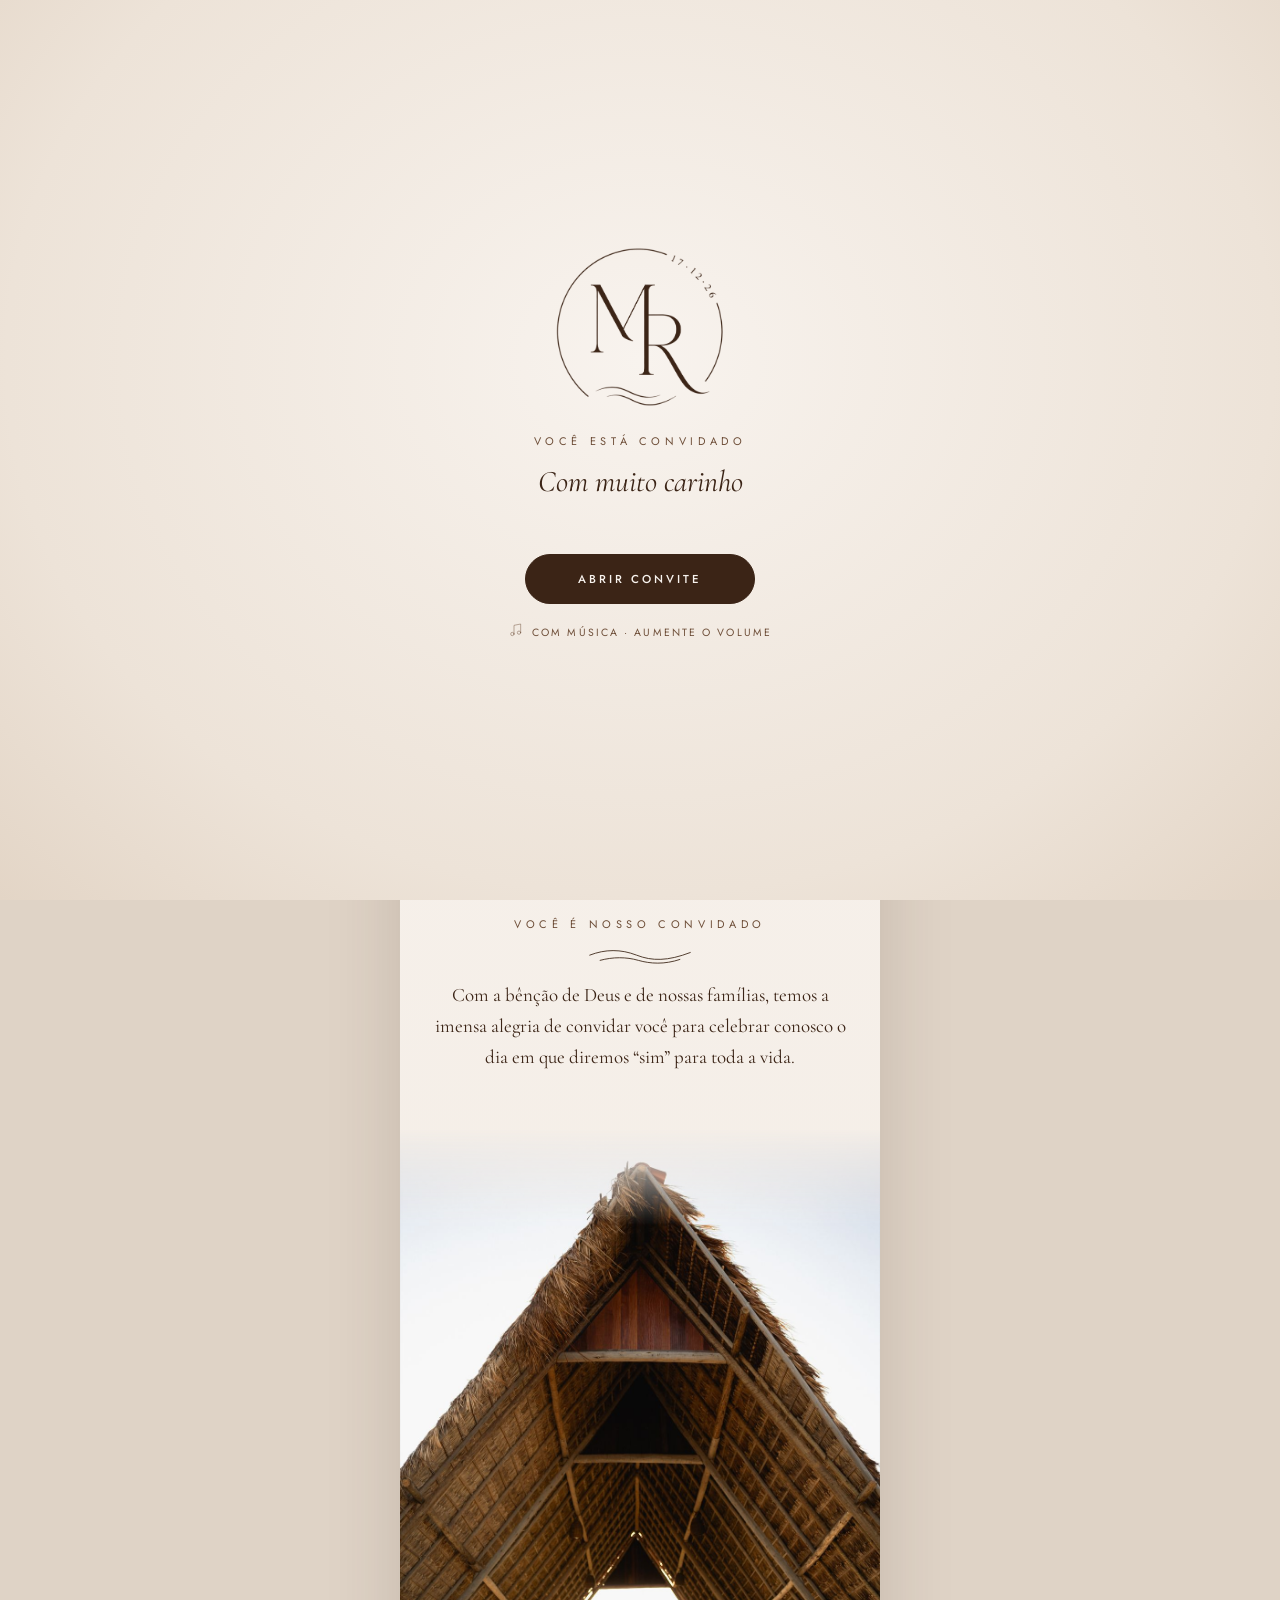
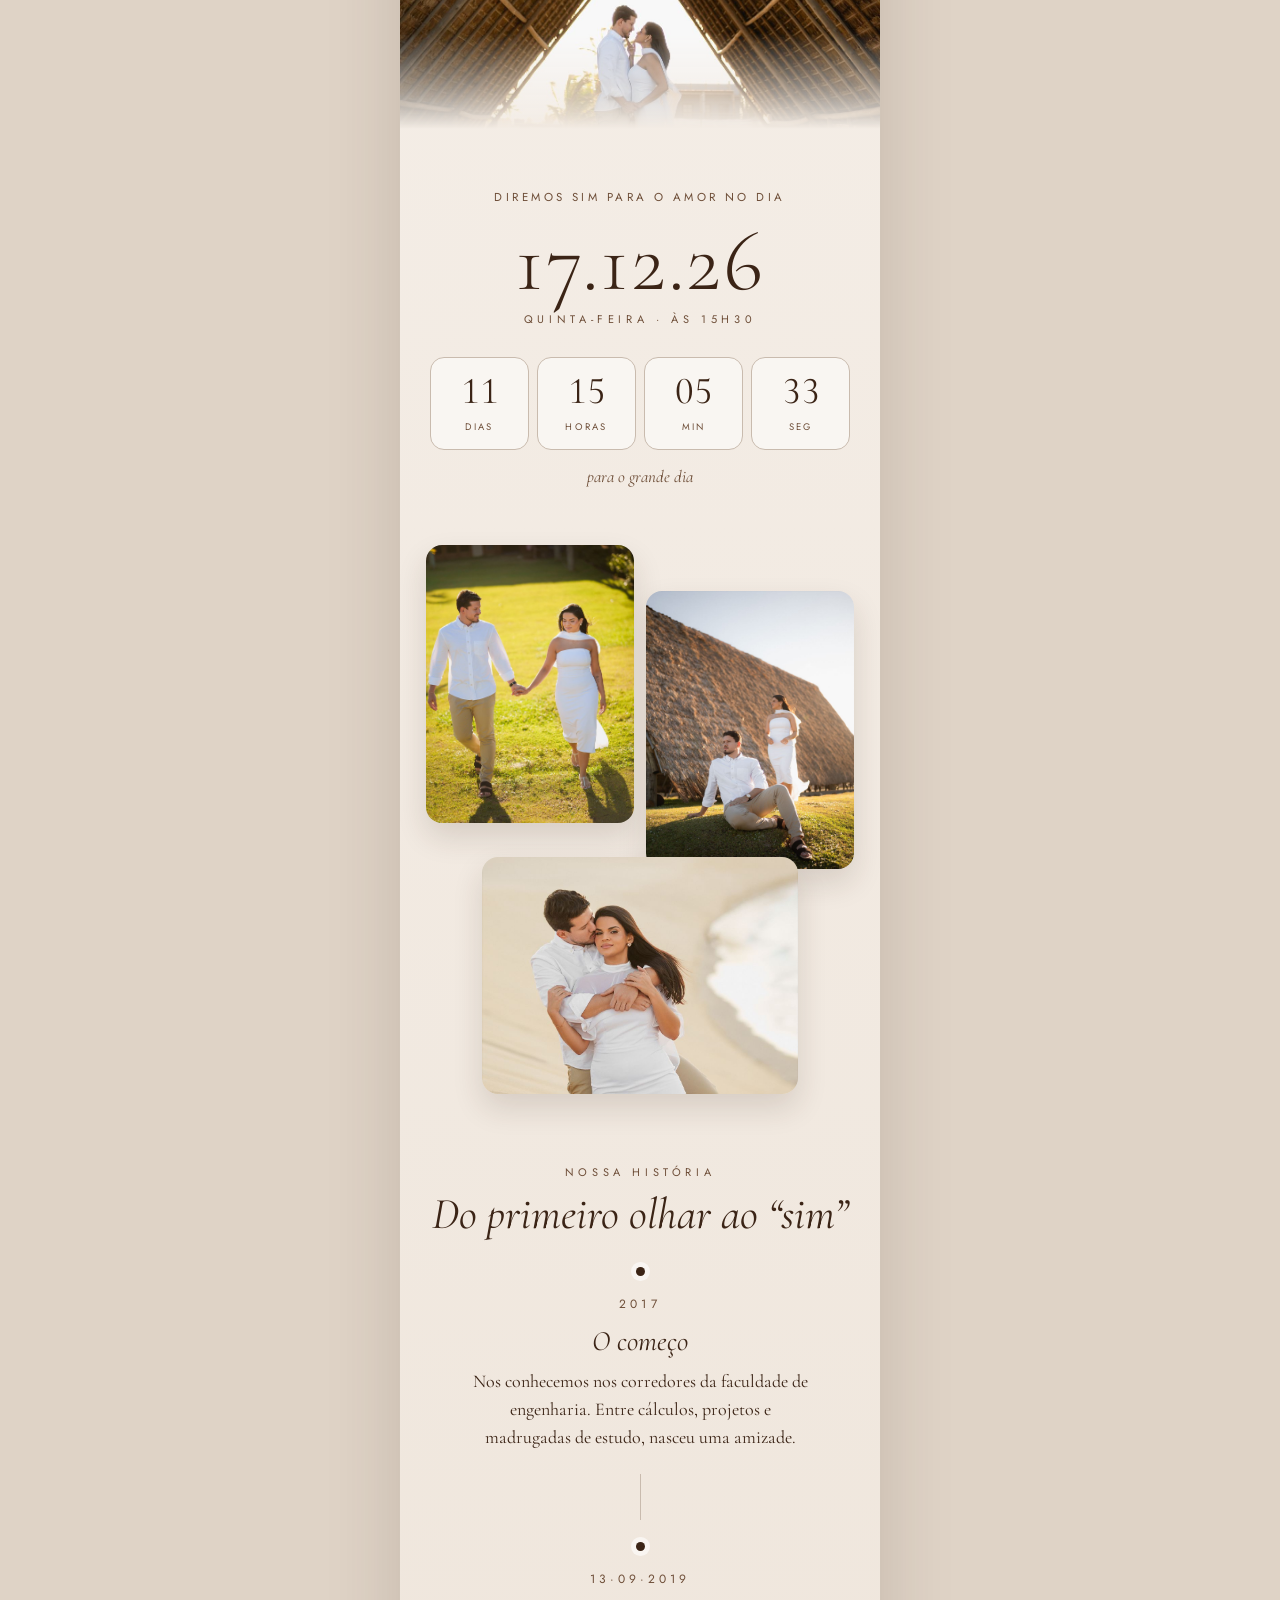
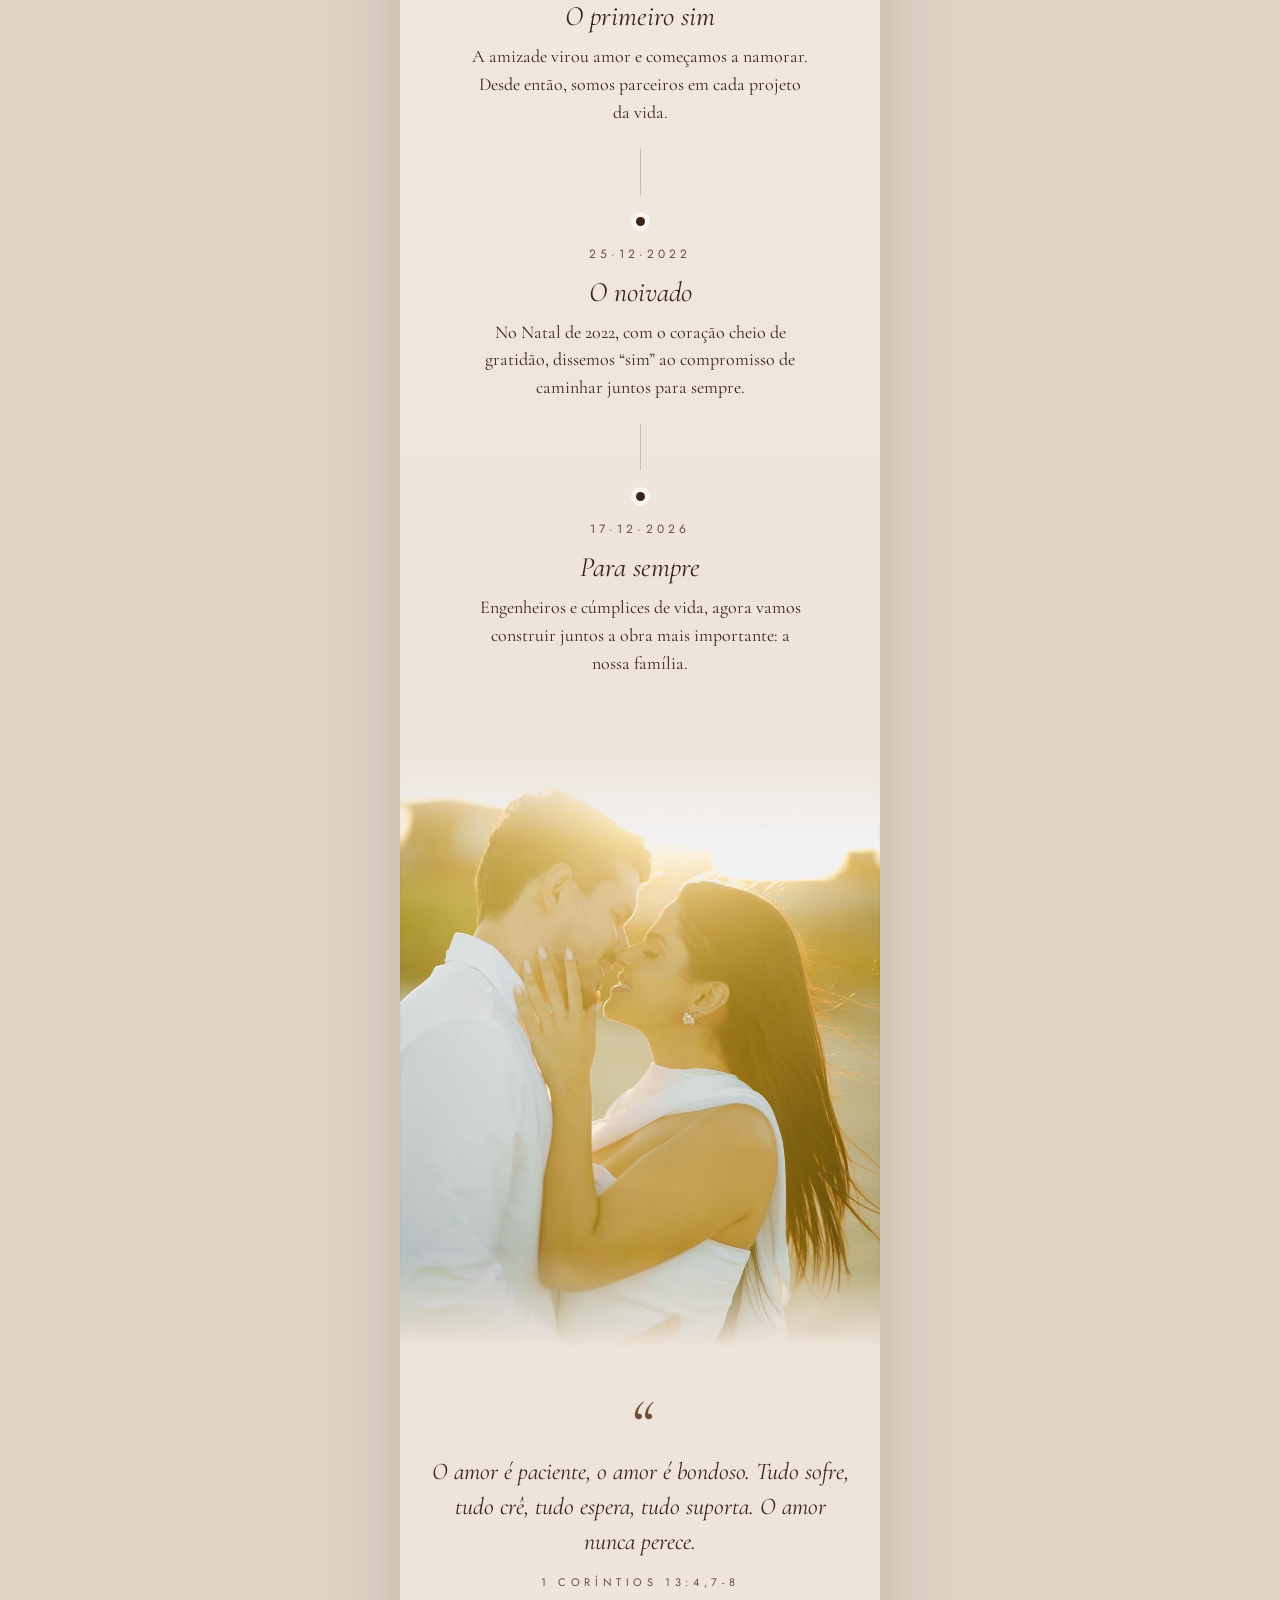
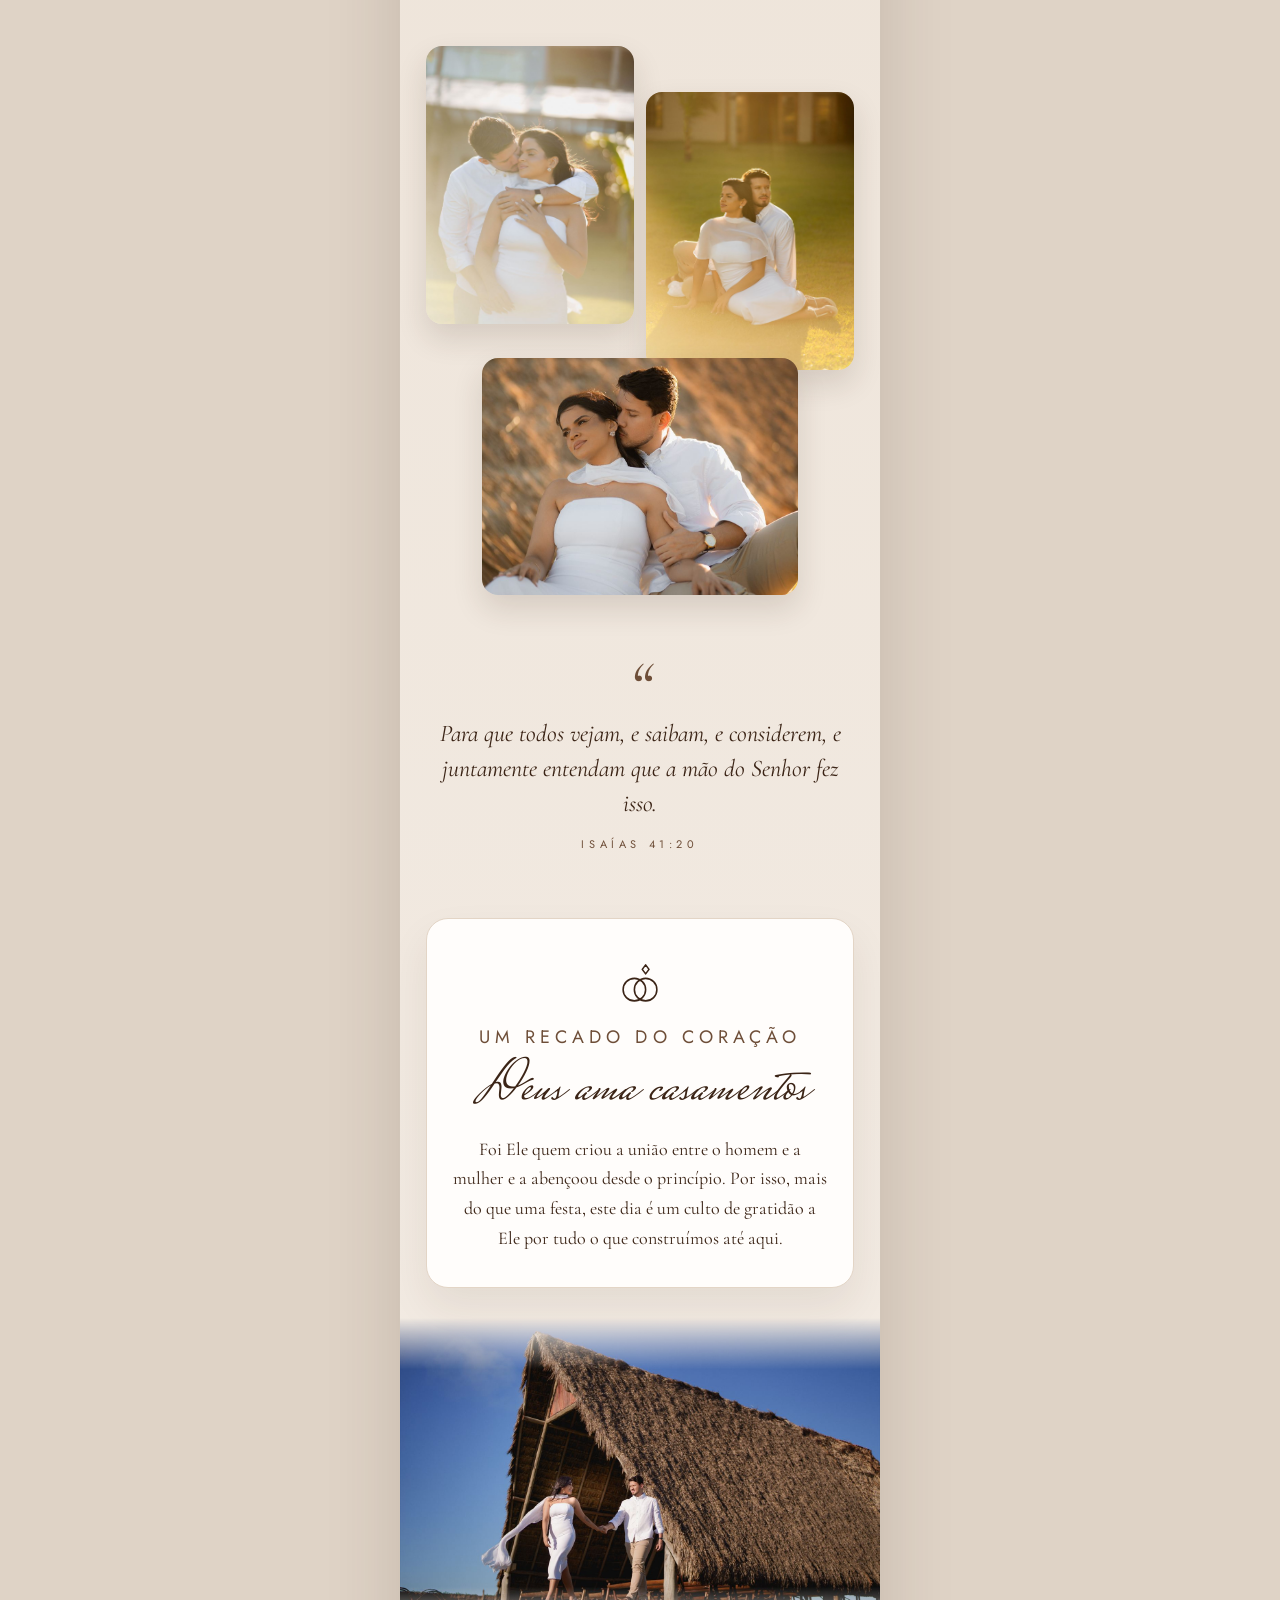
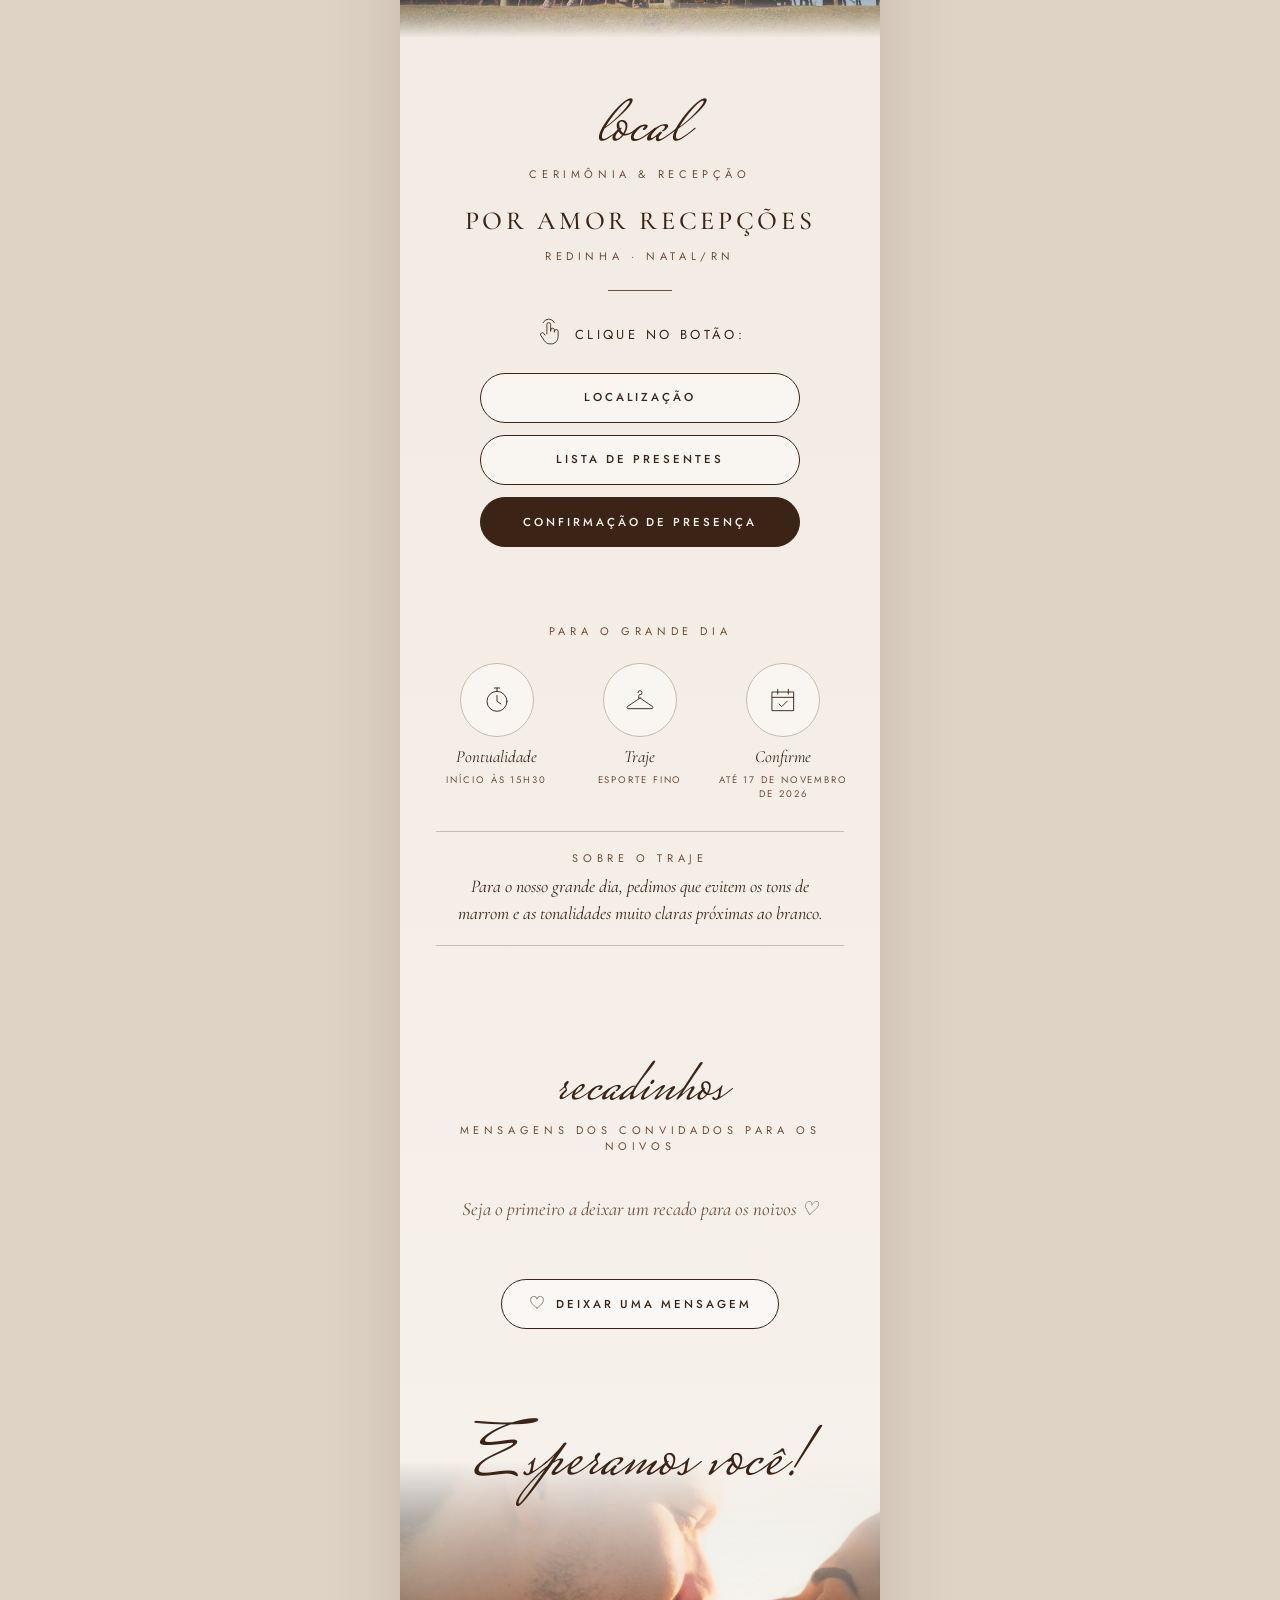
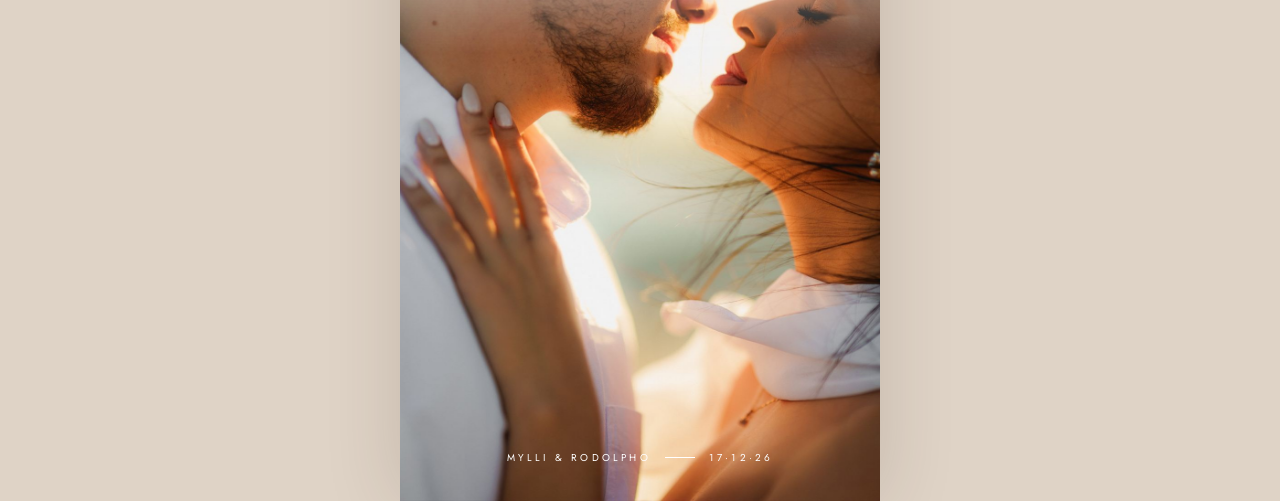
==== commit c0f5812d: "Atualização do convite 18/10/2026 18:10" ====
--- a/index.html
+++ b/index.html
@@ -13,9 +13,9 @@
   <link rel="preconnect" href="https://fonts.googleapis.com">
   <link rel="preconnect" href="https://fonts.gstatic.com" crossorigin>
   <link href="https://fonts.googleapis.com/css2?family=Cormorant+Garamond:ital,wght@0,300;0,400;0,500;0,600;1,300;1,400;1,500&family=Jost:wght@300;400;500&family=Mrs+Saint+Delafield&display=swap" rel="stylesheet">
-  <link rel="stylesheet" href="assets/estilo.css?v=202610181803">
-  <script src="assets/config.js?v=202610181803"></script>
-  <script src="assets/comum.js?v=202610181803"></script>
+  <link rel="stylesheet" href="assets/estilo.css?v=202610181810">
+  <script src="assets/config.js?v=202610181810"></script>
+  <script src="assets/comum.js?v=202610181810"></script>
 </head>
 <body class="travado">
 
@@ -26,6 +26,9 @@
     <p class="rotulo">Você está convidado</p>
     <p class="para" id="para-nome">Com muito carinho</p>
     <p class="rotulo tipo" id="para-tipo">&nbsp;</p>
+    <!-- iPhone: lugar do player do YouTube (o som só é liberado com um toque no próprio player) -->
+    <div class="vaga-player" id="vaga-player" hidden></div>
+    <p class="dica-ios" id="dica-ios" hidden>Toque no ▶ para abrir o convite<br>com a nossa música</p>
     <button class="botao-pilula cheio pulsa" type="button" id="abrir">Abrir convite</button>
     <p class="dica"><span data-icone="musica"></span>Com música · aumente o volume</p>
   </div>
@@ -274,10 +277,25 @@
   if (codigo) carregarConvite(codigo).catch(() => {});
 
   /* ----- Abertura e música de fundo (YouTube) ----- */
-  // Celulares não deixam tocar som antes do primeiro toque: a música já começa (sem som) ao abrir o site
-  // e o som liga no primeiro toque na tela (normalmente o "Abrir convite"). O botão serve para silenciar.
+  // Celulares só tocam som depois de um toque. No Android e no computador, a música começa sem som e o som
+  // liga no primeiro toque (normalmente o "Abrir convite"). No iPhone, o som só é liberado com um toque no
+  // próprio player do YouTube: por isso a abertura mostra o player e o convite abre quando a música começa.
   const botaoMusica = $('musica');
-  let player = null, prontoPlayer = false, querSom = false, silenciadaPeloConvidado = false, jaTeveSom = false;
+  const ios = U.ehIOS();
+  let player = null, prontoPlayer = false, querSom = false, silenciadaPeloConvidado = false, jaTeveSom = false, conviteAberto = false;
+  // Posição do player: 'abertura' (no lugar reservado na tela inicial), 'flutuante' (acima do botão) ou escondido
+  function mostrarPlayer(onde) {
+    if (!prontoPlayer) return;
+    const f = player.getIframe();
+    f.classList.remove('player-abertura', 'player-flutuante');
+    f.removeAttribute('style');
+    if (onde === 'flutuante') f.classList.add('player-flutuante');
+    if (onde === 'abertura') {
+      const r = $('vaga-player').getBoundingClientRect();
+      f.classList.add('player-abertura');
+      Object.assign(f.style, { left: r.left + 'px', top: r.top + 'px', width: r.width + 'px', height: r.height + 'px' });
+    }
+  }
   function iconeMusica() {
     const comSom = prontoPlayer && !player.isMuted() && [YT.PlayerState.PLAYING, YT.PlayerState.BUFFERING].includes(player.getPlayerState());
     botaoMusica.innerHTML = U.icone(comSom ? 'musica' : 'mudo');
@@ -296,10 +314,25 @@
   window.onYouTubeIframeAPIReady = function () {
     player = new YT.Player('player-musica', {
       width: 1, height: 1, videoId: C.musicaYoutube,
-      playerVars: { autoplay: 1, mute: 1, controls: 0, loop: 1, playlist: C.musicaYoutube, playsinline: 1, rel: 0 },
+      playerVars: ios
+        ? { autoplay: 0, controls: 1, loop: 1, playlist: C.musicaYoutube, playsinline: 1, rel: 0, modestbranding: 1 }
+        : { autoplay: 1, mute: 1, controls: 0, loop: 1, playlist: C.musicaYoutube, playsinline: 1, rel: 0 },
       events: {
-        onReady: () => { prontoPlayer = true; player.mute(); player.playVideo(); if (querSom && !silenciadaPeloConvidado) ligarSom(); },
-        onStateChange: iconeMusica
+        onReady: () => {
+          prontoPlayer = true;
+          if (ios) { player.setVolume(100); if (!conviteAberto) mostrarPlayer('abertura'); return; }
+          player.mute(); player.playVideo();
+          if (querSom && !silenciadaPeloConvidado) ligarSom();
+        },
+        onStateChange: (e) => {
+          // iPhone: o convidado tocou no ▶ do player; a música começou com som e o convite abre sozinho
+          if (ios && e.data === YT.PlayerState.PLAYING && !jaTeveSom) {
+            jaTeveSom = true;
+            mostrarPlayer(null);
+            if (!conviteAberto) abrirConvite();
+          }
+          iconeMusica();
+        }
       }
     });
   };
@@ -308,23 +341,42 @@
     s.src = 'https://www.youtube.com/iframe_api';
     document.head.appendChild(s);
     setInterval(() => { if (prontoPlayer) iconeMusica(); }, 1500);
-    // Primeiro toque em qualquer lugar da tela liga o som (se o convidado não silenciou)
-    const primeiroToque = (e) => {
-      if (botaoMusica.contains(e.target) || silenciadaPeloConvidado) return;
-      ['pointerdown', 'touchend', 'click'].forEach((t) => document.removeEventListener(t, primeiroToque, true));
-      ligarSom();
-    };
-    ['pointerdown', 'touchend', 'click'].forEach((t) => document.addEventListener(t, primeiroToque, true));
-  }
-  $('abrir').addEventListener('click', () => {
-    if (!silenciadaPeloConvidado) ligarSom();
+    if (ios) {
+      $('vaga-player').hidden = false;
+      $('dica-ios').hidden = false;
+      $('abrir').textContent = 'Abrir sem música';
+      $('abrir').className = 'link-discreto';
+      document.querySelector('.abertura .dica').hidden = true;
+      const reposicionar = () => { if (!conviteAberto && !jaTeveSom) mostrarPlayer('abertura'); };
+      window.addEventListener('resize', reposicionar);
+      window.addEventListener('load', reposicionar);
+      if (document.fonts) document.fonts.ready.then(reposicionar);
+    } else {
+      // Primeiro toque em qualquer lugar da tela liga o som (se o convidado não silenciou)
+      const primeiroToque = (e) => {
+        if (botaoMusica.contains(e.target) || silenciadaPeloConvidado) return;
+        ['pointerdown', 'touchend', 'click'].forEach((t) => document.removeEventListener(t, primeiroToque, true));
+        ligarSom();
+      };
+      ['pointerdown', 'touchend', 'click'].forEach((t) => document.addEventListener(t, primeiroToque, true));
+    }
+  }
+  function abrirConvite() {
+    conviteAberto = true;
+    if (ios && !jaTeveSom) mostrarPlayer(null);
     $('abertura').classList.add('aberta');
     document.body.classList.remove('travado');
     if (C.musicaYoutube) { botaoMusica.hidden = false; iconeMusica(); }
     setTimeout(() => { $('abertura').hidden = true; if (location.hash === '#confirmar') abrirRsvp(); }, 1100);
+  }
+  $('abrir').addEventListener('click', () => {
+    if (!ios && !silenciadaPeloConvidado) ligarSom();
+    abrirConvite();
   });
   botaoMusica.addEventListener('click', () => {
     if (!player || !prontoPlayer) return;
+    // iPhone sem música ainda: mostra o player para o convidado tocar no ▶ (o toque de novo esconde)
+    if (ios && !jaTeveSom) { mostrarPlayer(player.getIframe().classList.contains('player-flutuante') ? null : 'flutuante'); return; }
     if (!player.isMuted() && player.getPlayerState() === YT.PlayerState.PLAYING) { silenciadaPeloConvidado = true; player.mute(); }
     else { silenciadaPeloConvidado = false; ligarSom(); }
     setTimeout(iconeMusica, 300);
--- a/assets/estilo.css
+++ b/assets/estilo.css
@@ -184,7 +184,13 @@
 .tela-presentes iframe { display: block; width: 100%; height: 100%; border: 0; }
 .musica.tocando .icone { animation: girar 6s linear infinite; }
 @keyframes girar { to { transform: rotate(360deg); } }
-#player-musica { position: fixed; width: 1px; height: 1px; left: -10px; bottom: 0; opacity: 0; pointer-events: none; }
+#player-musica { position: fixed; width: 2px; height: 2px; left: 0; bottom: 0; opacity: .01; pointer-events: none; border: 0; }
+/* iPhone: player do YouTube visível para o convidado tocar no ▶ (só assim o iPhone libera o som) */
+#player-musica.player-abertura { opacity: 1; pointer-events: auto; z-index: 21; border-radius: 14px; box-shadow: 0 10px 30px rgba(59, 36, 22, .25); }
+#player-musica.player-flutuante { left: 50%; bottom: 118px; width: 280px; height: 158px; transform: translateX(-50%); opacity: 1; pointer-events: auto; z-index: 40; border-radius: 14px; box-shadow: 0 10px 30px rgba(59, 36, 22, .3); }
+.abertura .vaga-player { width: 260px; height: 146px; margin: 0 auto 16px; border-radius: 14px; background: var(--bege); }
+.abertura .dica-ios { font-style: italic; font-size: 19px; line-height: 1.35; margin: 0 0 14px; }
+.link-discreto { background: none; border: 0; padding: 8px 12px; font-family: var(--sans); font-size: 10.5px; letter-spacing: .2em; text-transform: uppercase; color: var(--tinta-2); text-decoration: underline; text-underline-offset: 4px; cursor: pointer; }
 
 /* ---------- Botões ---------- */
 .botao, .botao-sec {
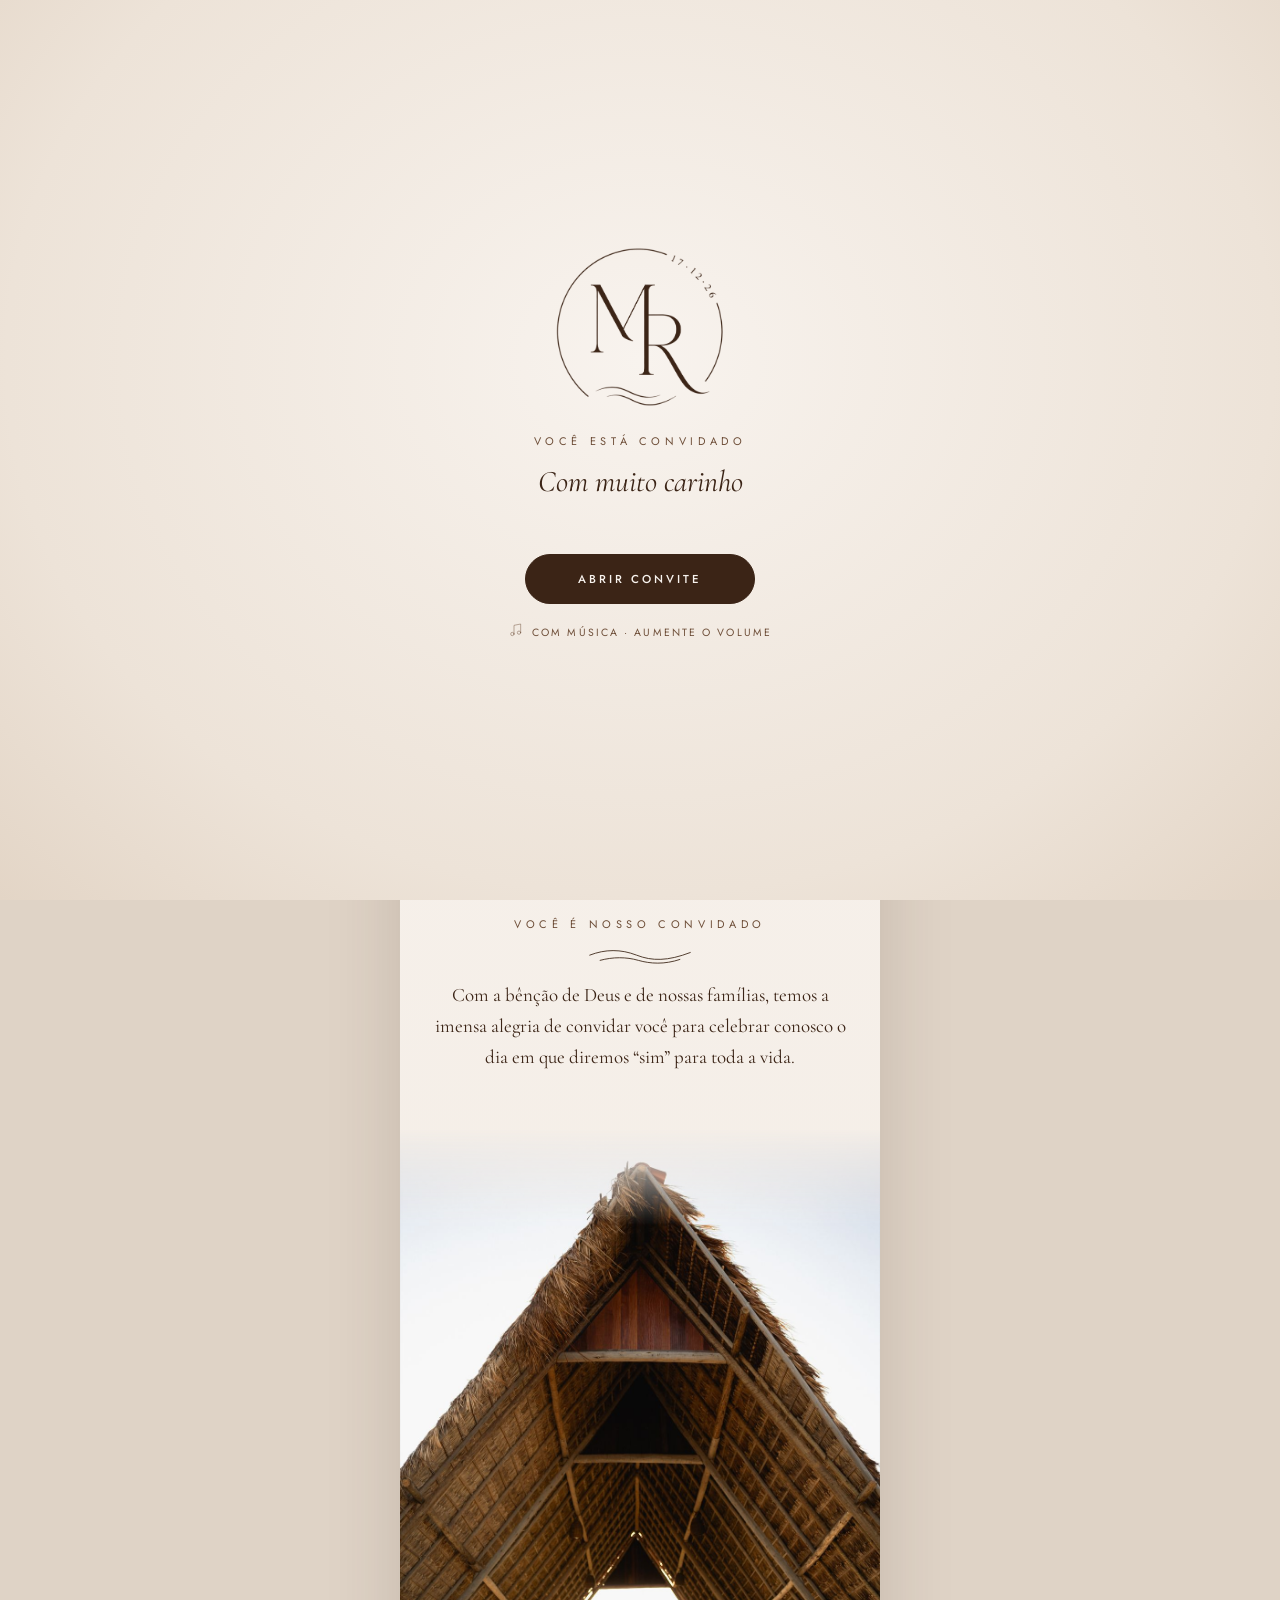
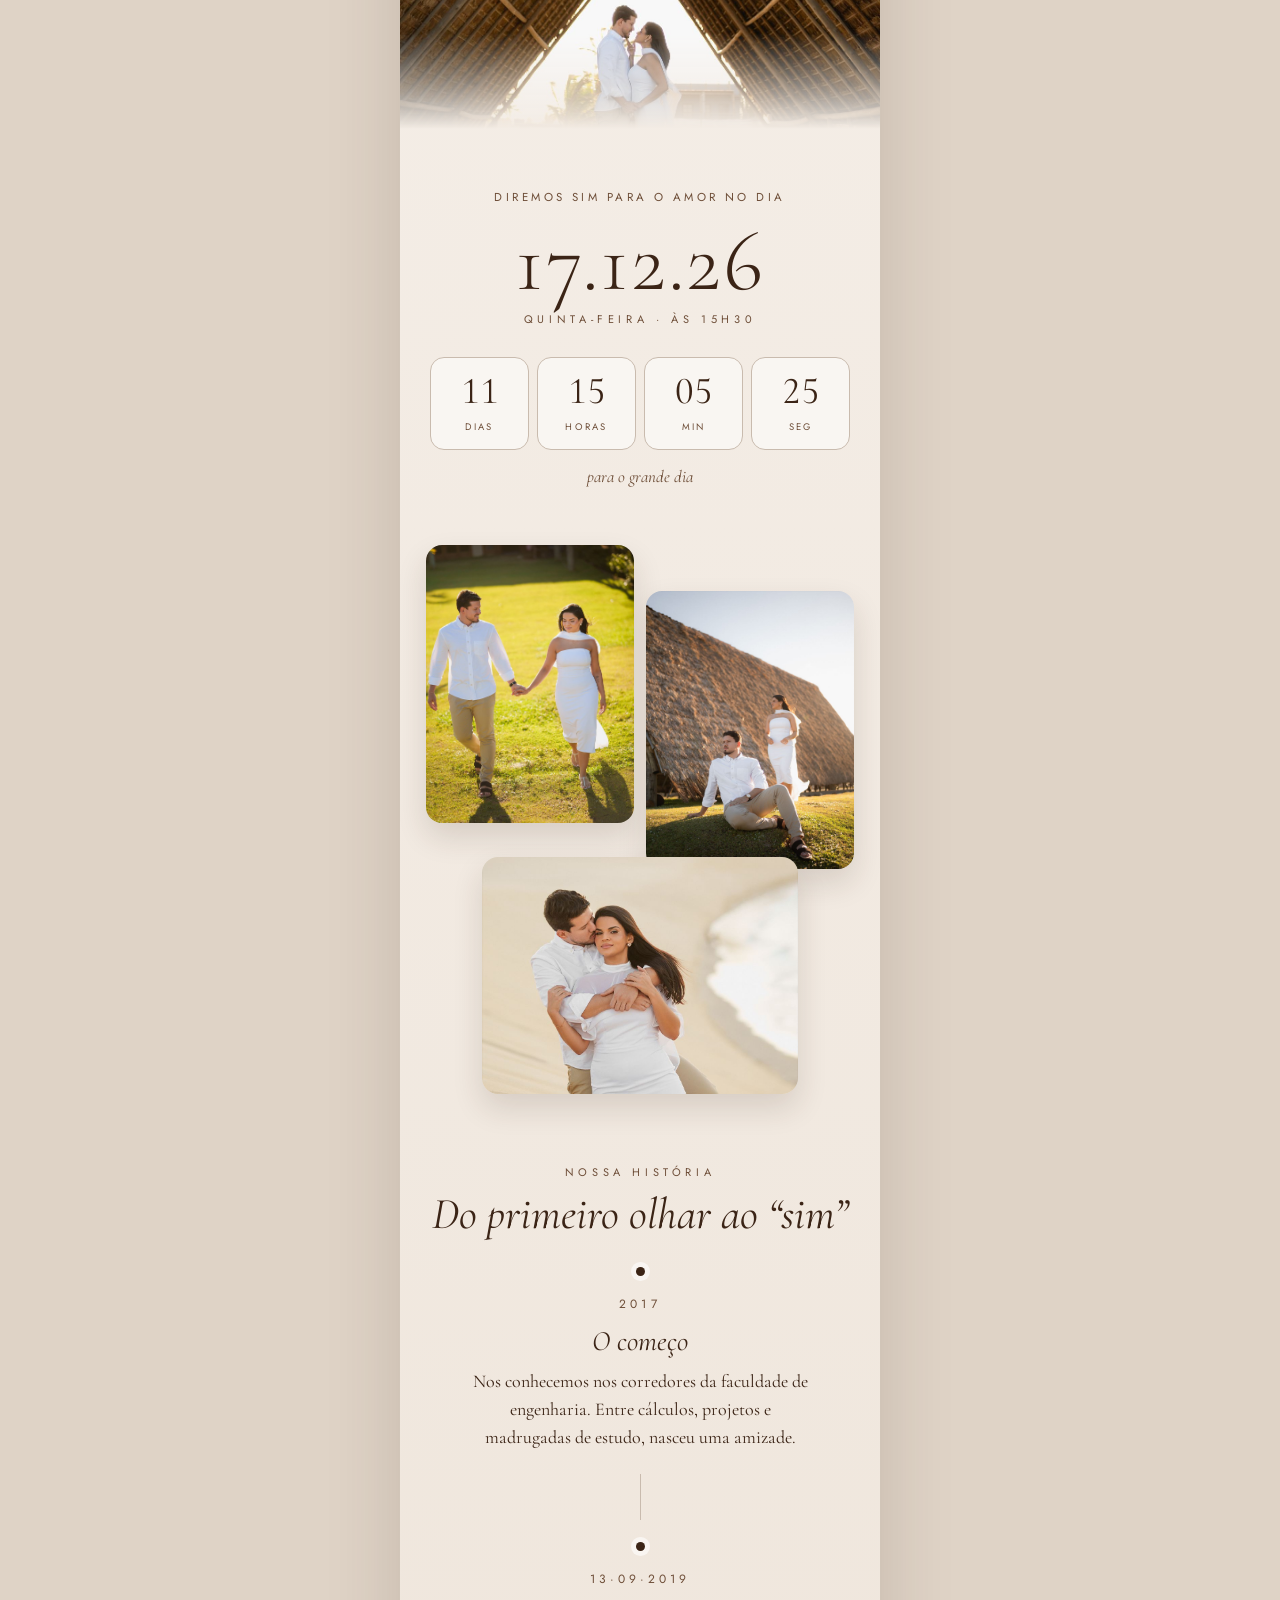
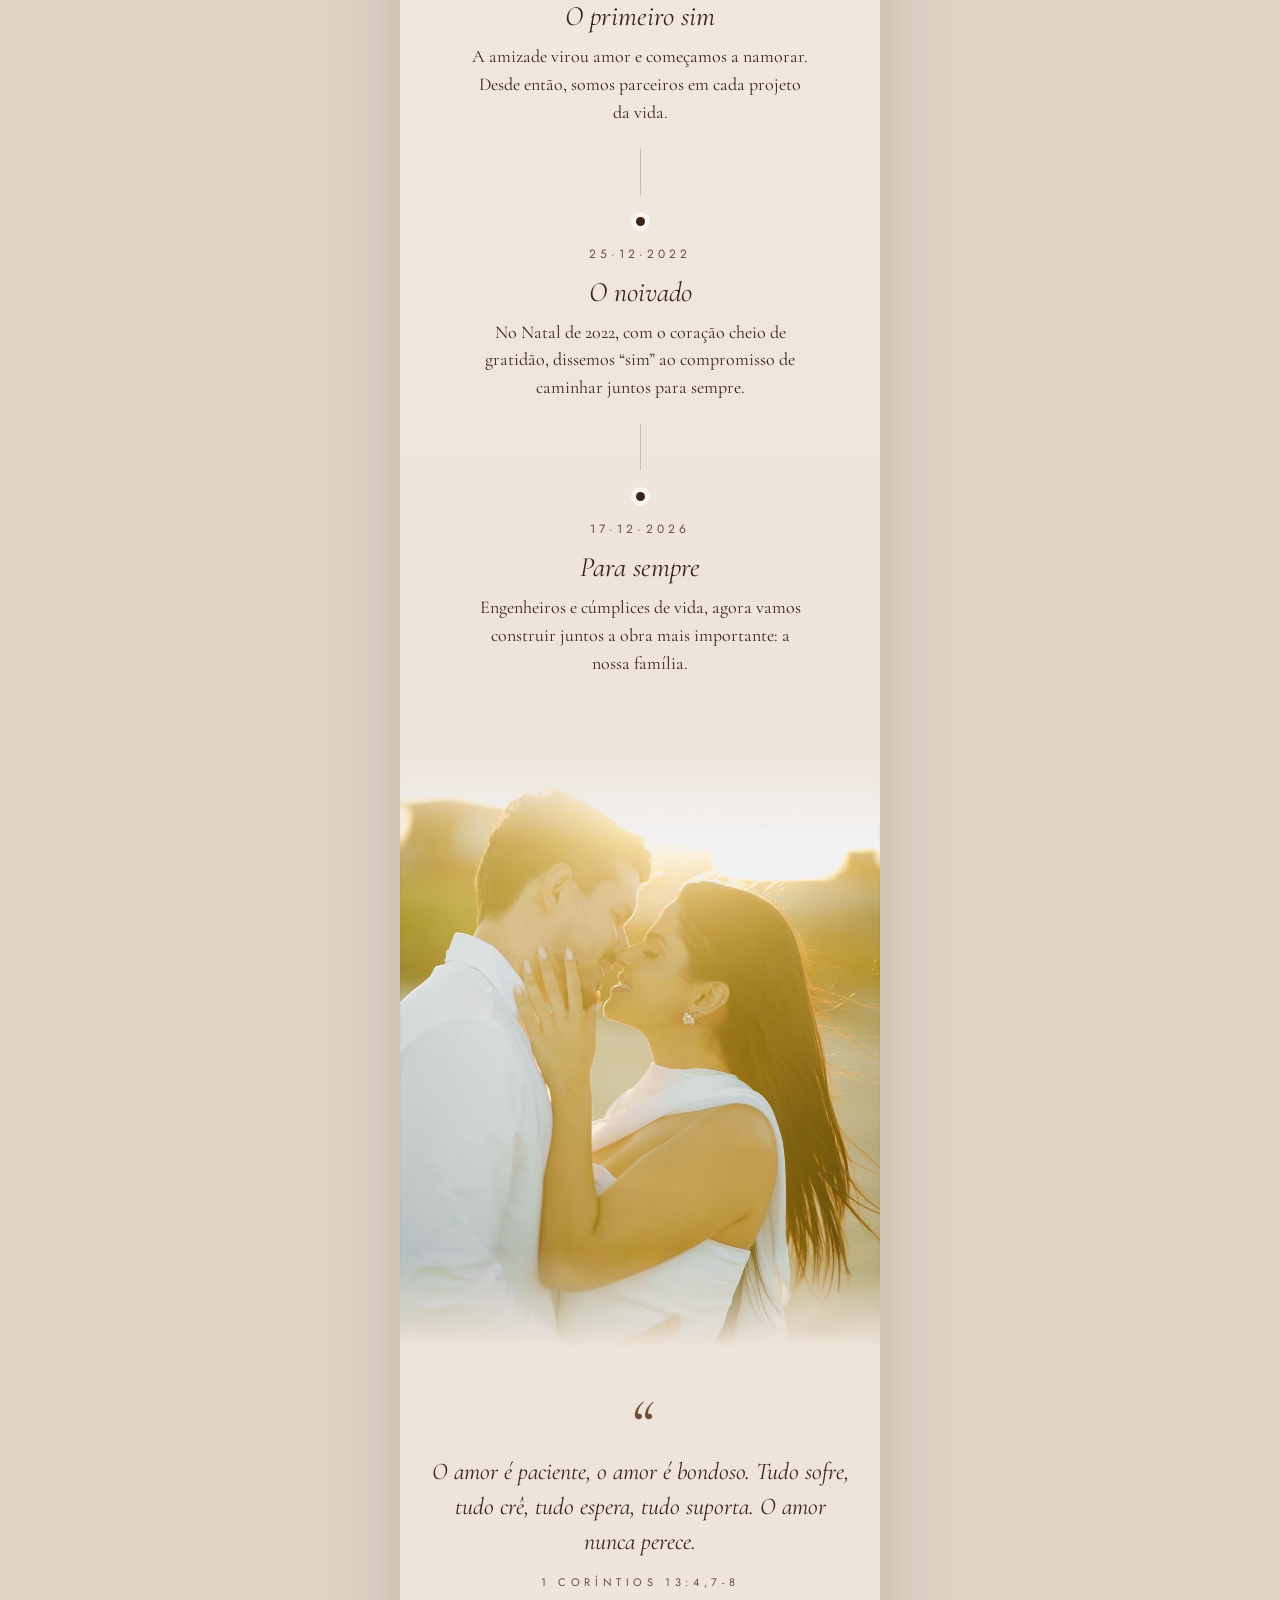
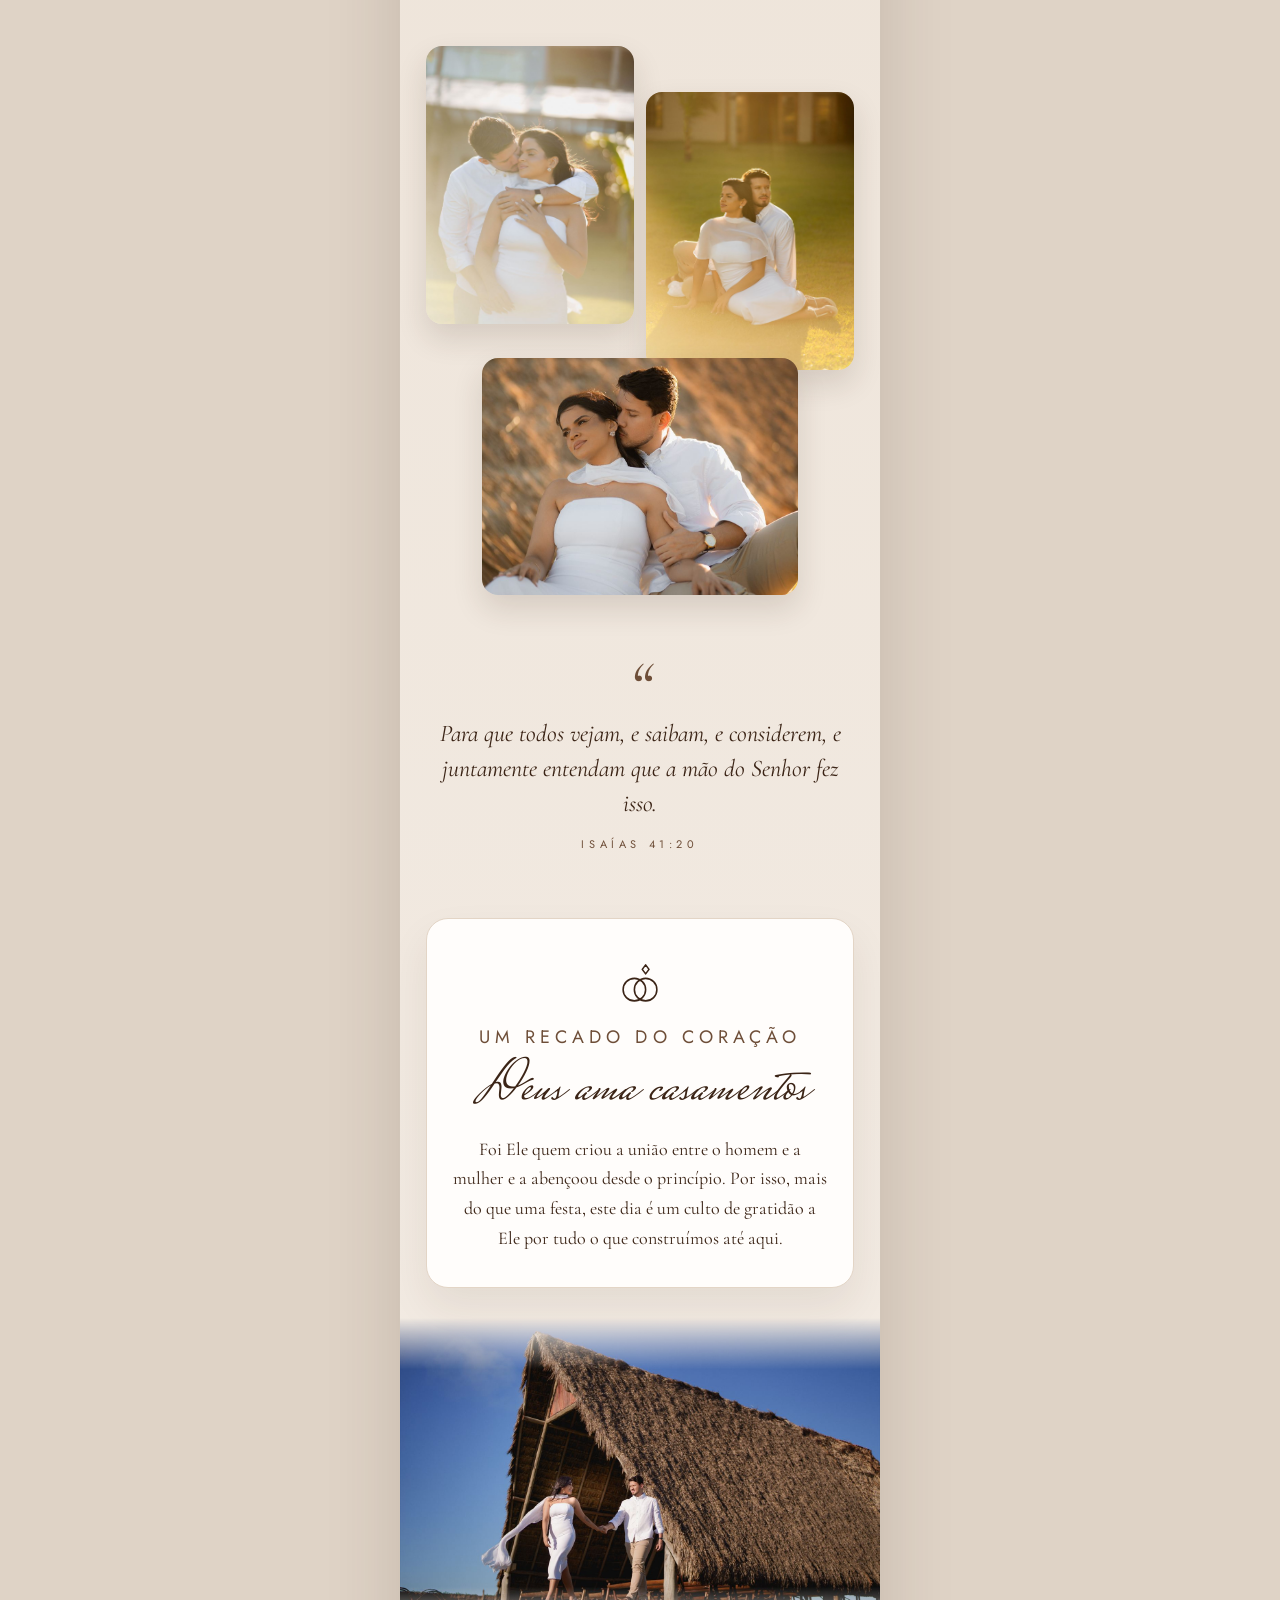
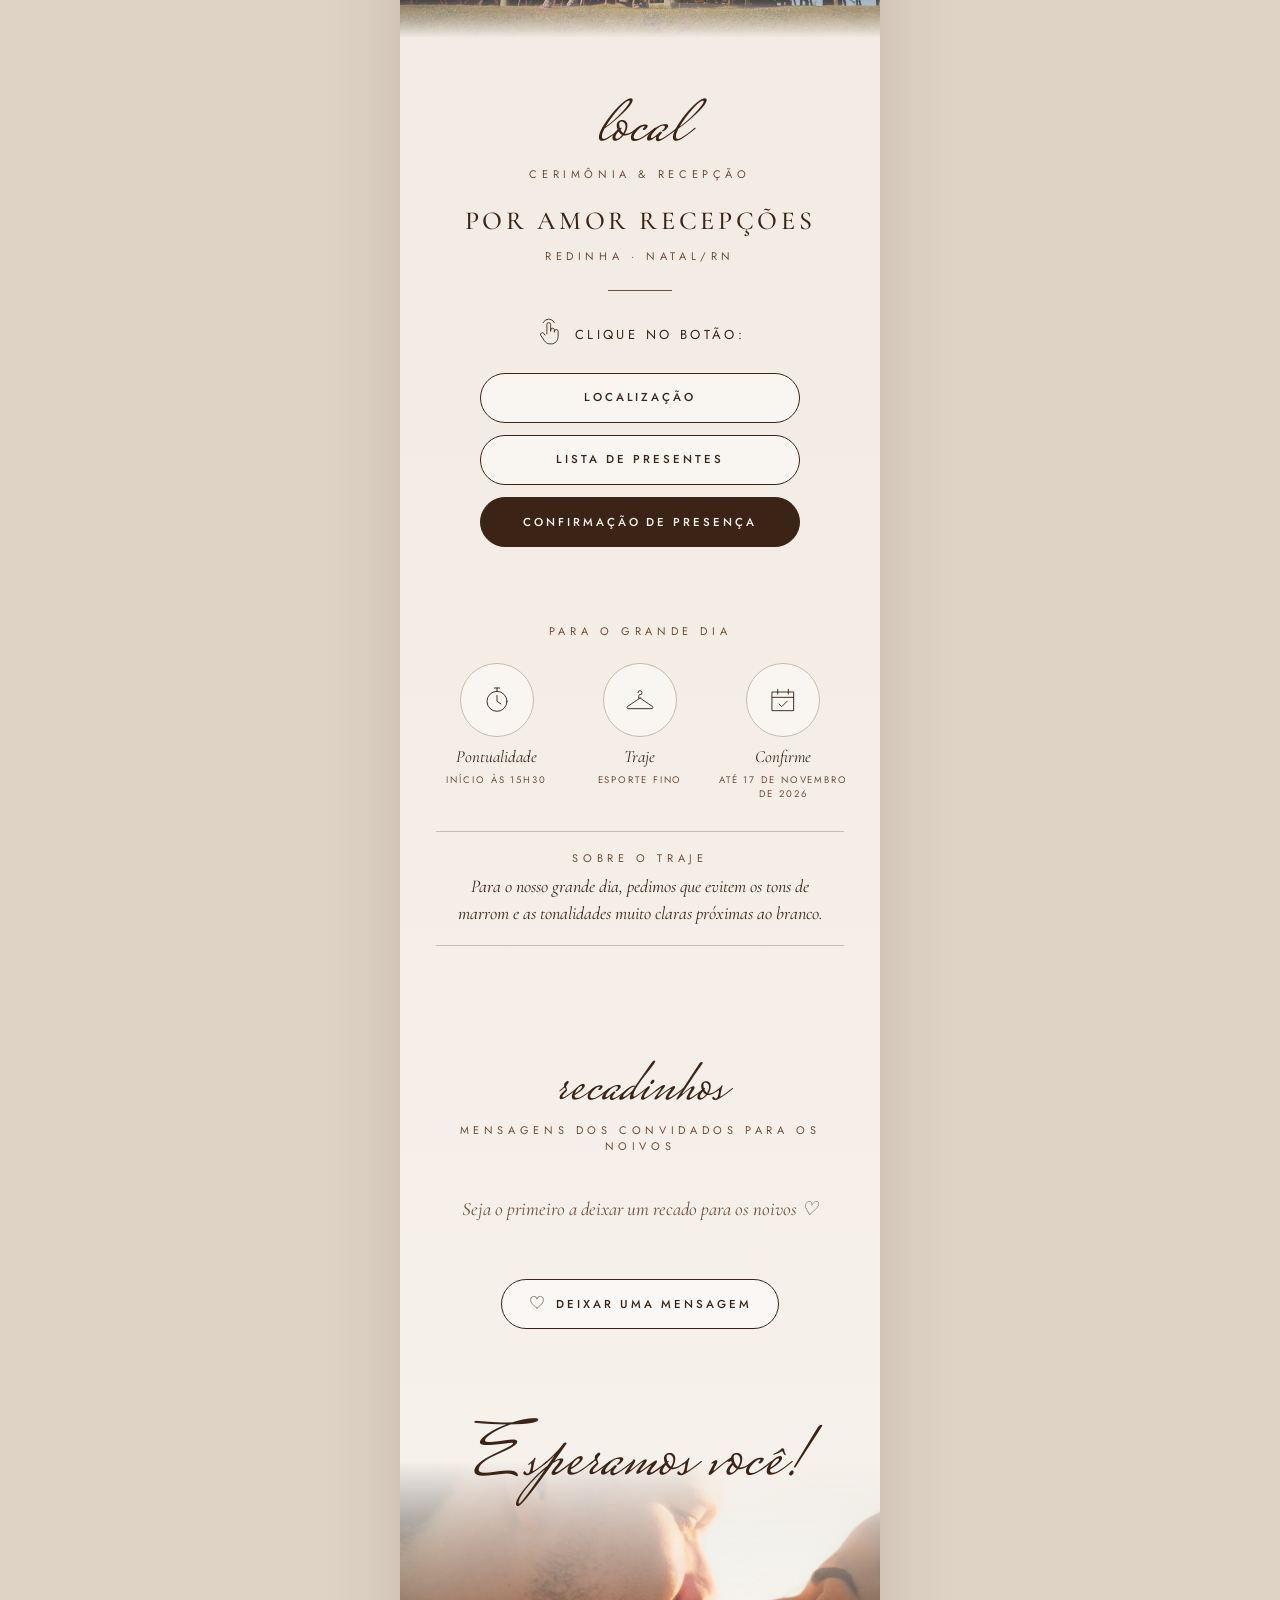
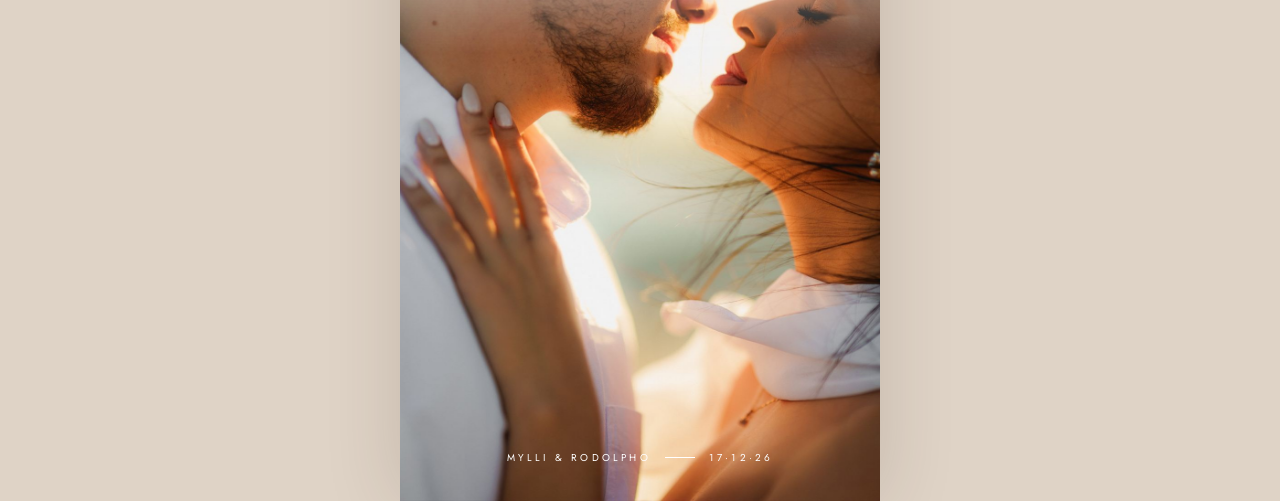
==== commit 2f07823c: "Atualização do convite 18/10/2026 18:14" ====
--- a/index.html
+++ b/index.html
@@ -13,9 +13,9 @@
   <link rel="preconnect" href="https://fonts.googleapis.com">
   <link rel="preconnect" href="https://fonts.gstatic.com" crossorigin>
   <link href="https://fonts.googleapis.com/css2?family=Cormorant+Garamond:ital,wght@0,300;0,400;0,500;0,600;1,300;1,400;1,500&family=Jost:wght@300;400;500&family=Mrs+Saint+Delafield&display=swap" rel="stylesheet">
-  <link rel="stylesheet" href="assets/estilo.css?v=202610181810">
-  <script src="assets/config.js?v=202610181810"></script>
-  <script src="assets/comum.js?v=202610181810"></script>
+  <link rel="stylesheet" href="assets/estilo.css?v=202610181814">
+  <script src="assets/config.js?v=202610181814"></script>
+  <script src="assets/comum.js?v=202610181814"></script>
 </head>
 <body class="travado">
 
@@ -313,7 +313,8 @@
   }
   window.onYouTubeIframeAPIReady = function () {
     player = new YT.Player('player-musica', {
-      width: 1, height: 1, videoId: C.musicaYoutube,
+      host: 'https://www.youtube-nocookie.com', // modo de privacidade: sem anúncios antes da música
+        width: ios ? 260 : 1, height: ios ? 146 : 1, videoId: C.musicaYoutube,
       playerVars: ios
         ? { autoplay: 0, controls: 1, loop: 1, playlist: C.musicaYoutube, playsinline: 1, rel: 0, modestbranding: 1 }
         : { autoplay: 1, mute: 1, controls: 0, loop: 1, playlist: C.musicaYoutube, playsinline: 1, rel: 0 },
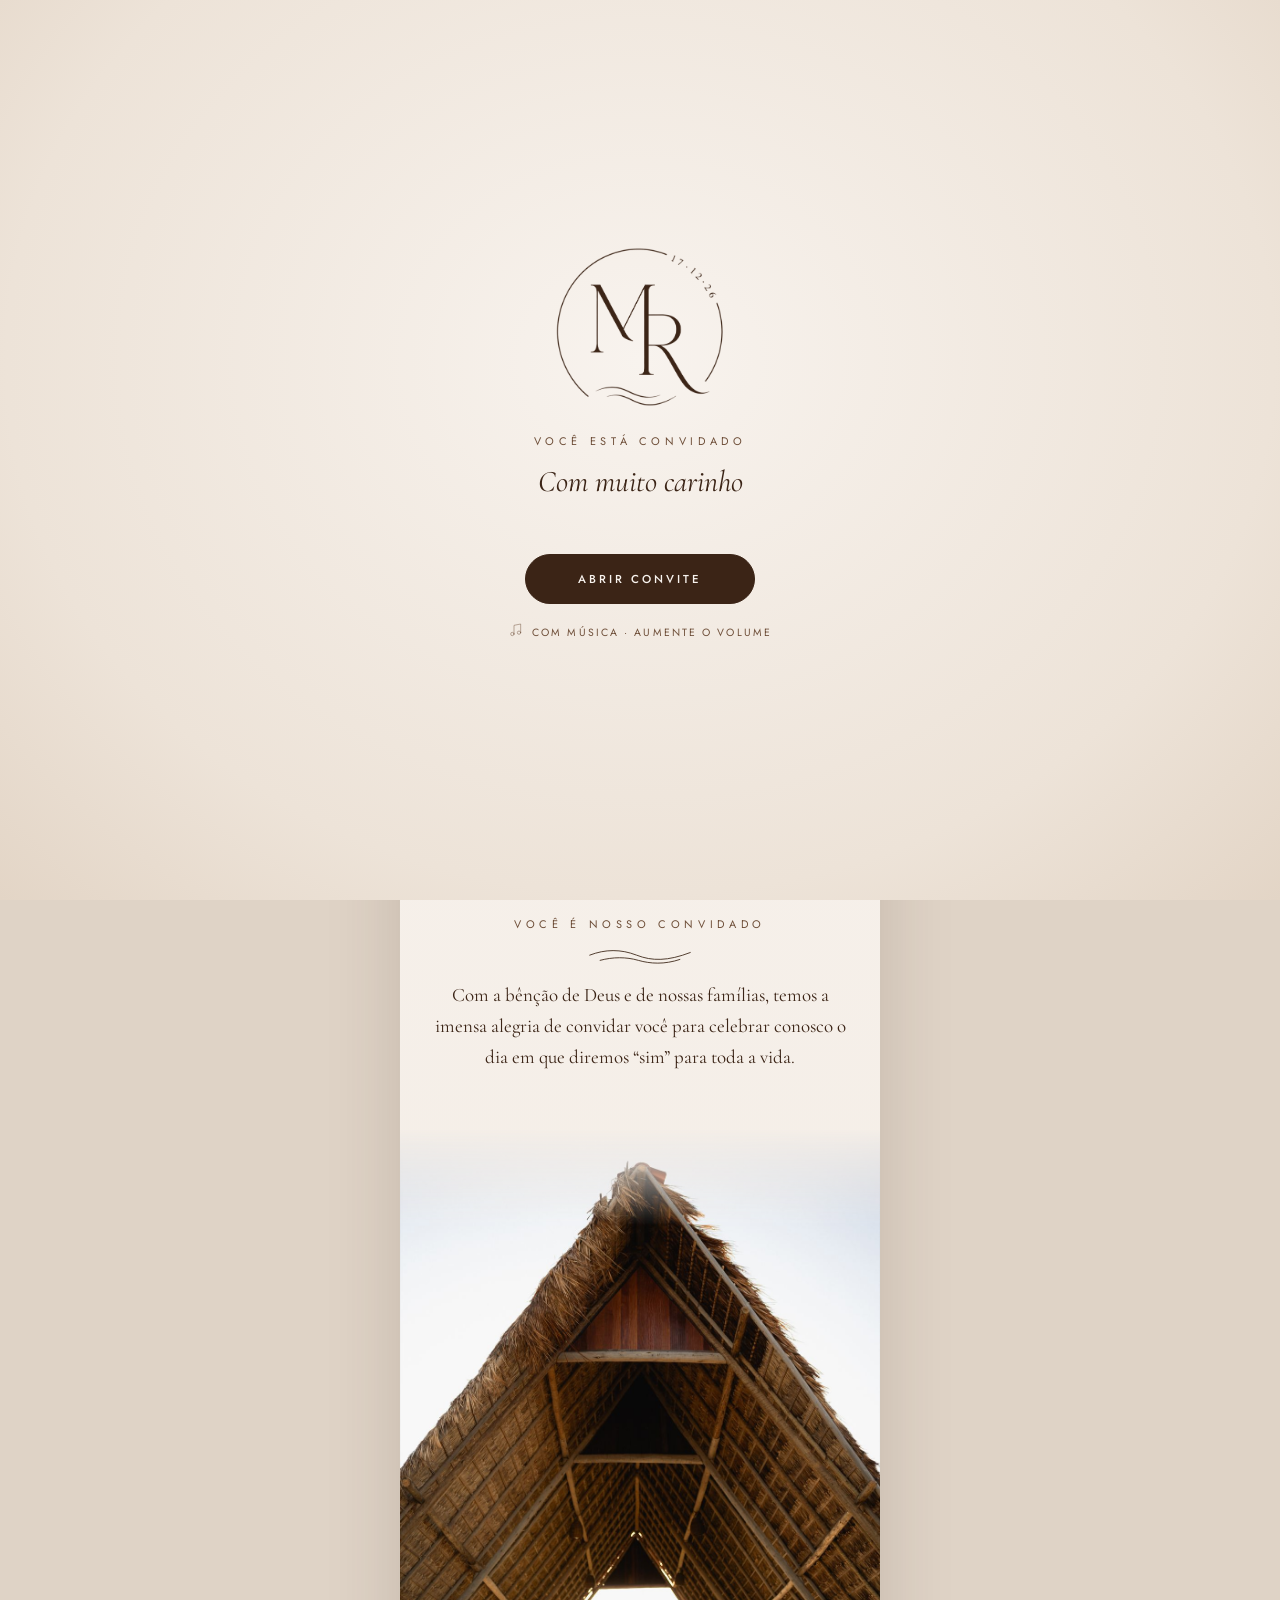
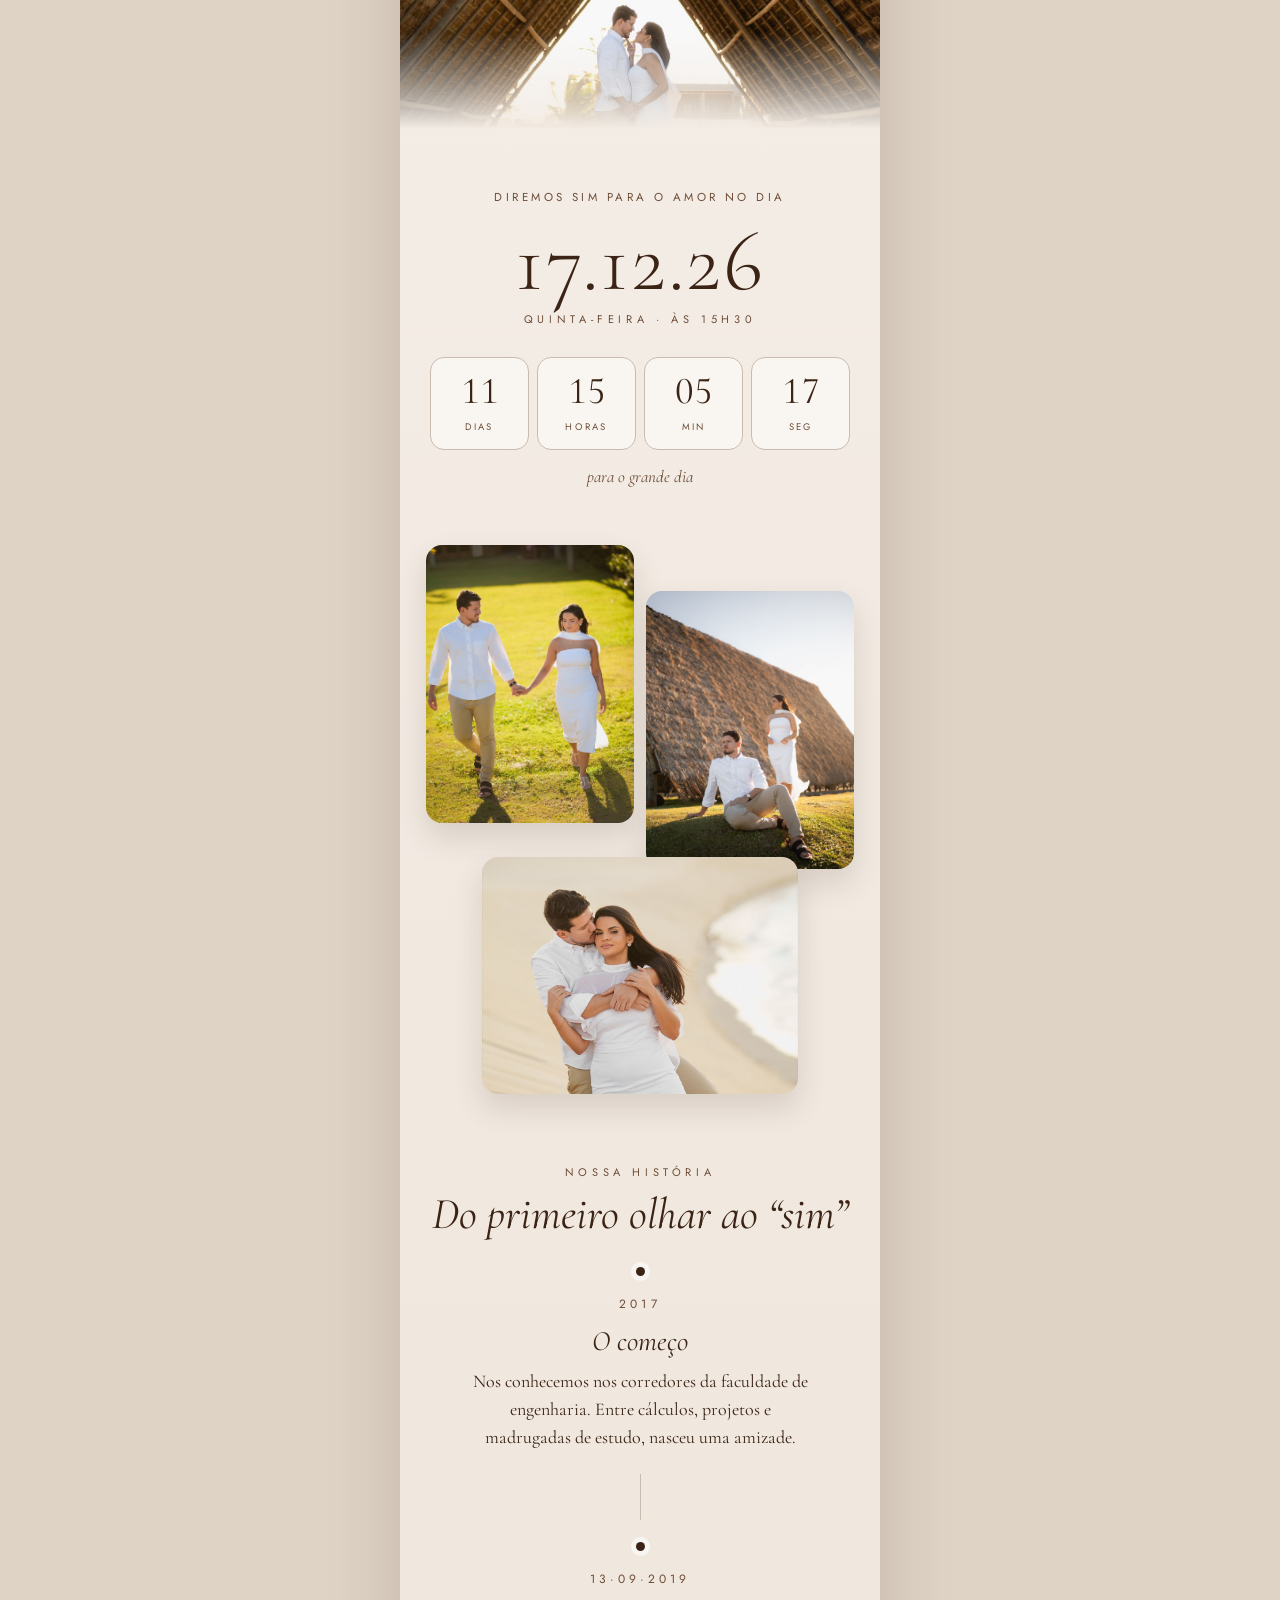
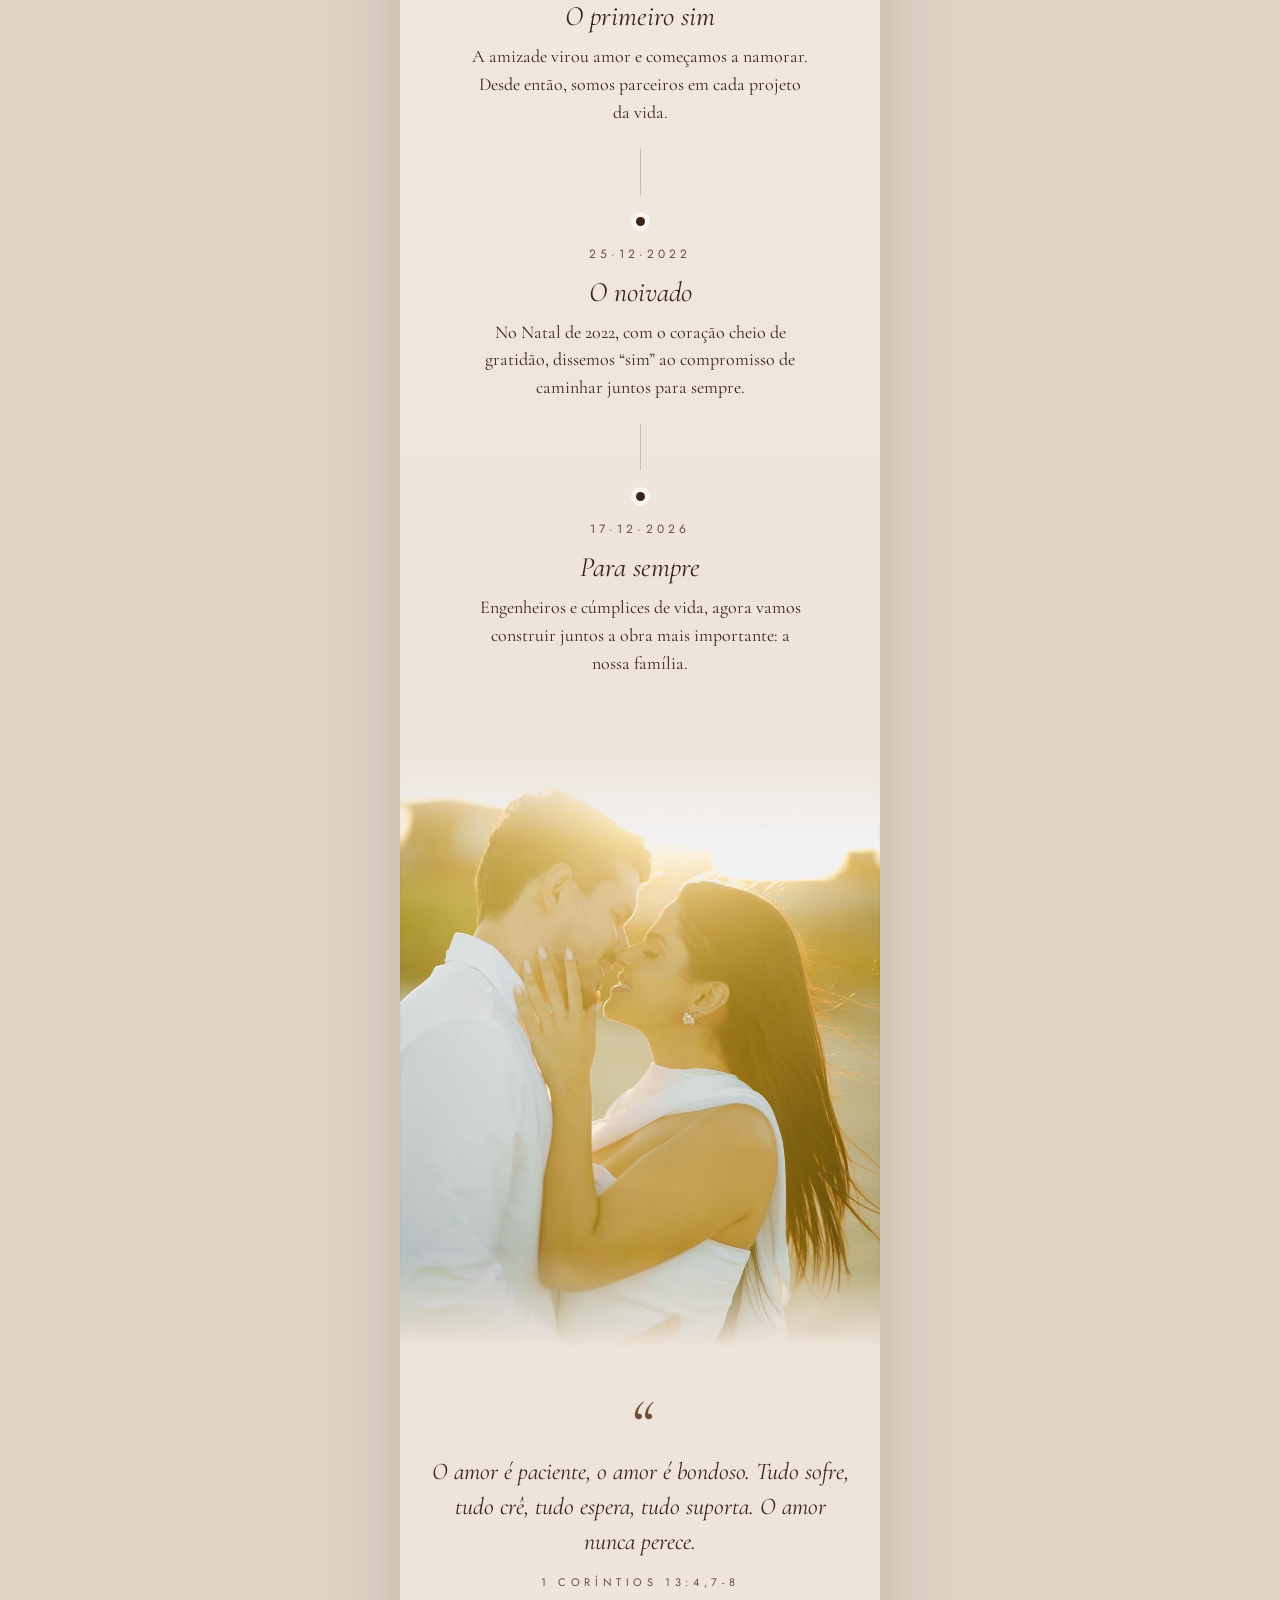
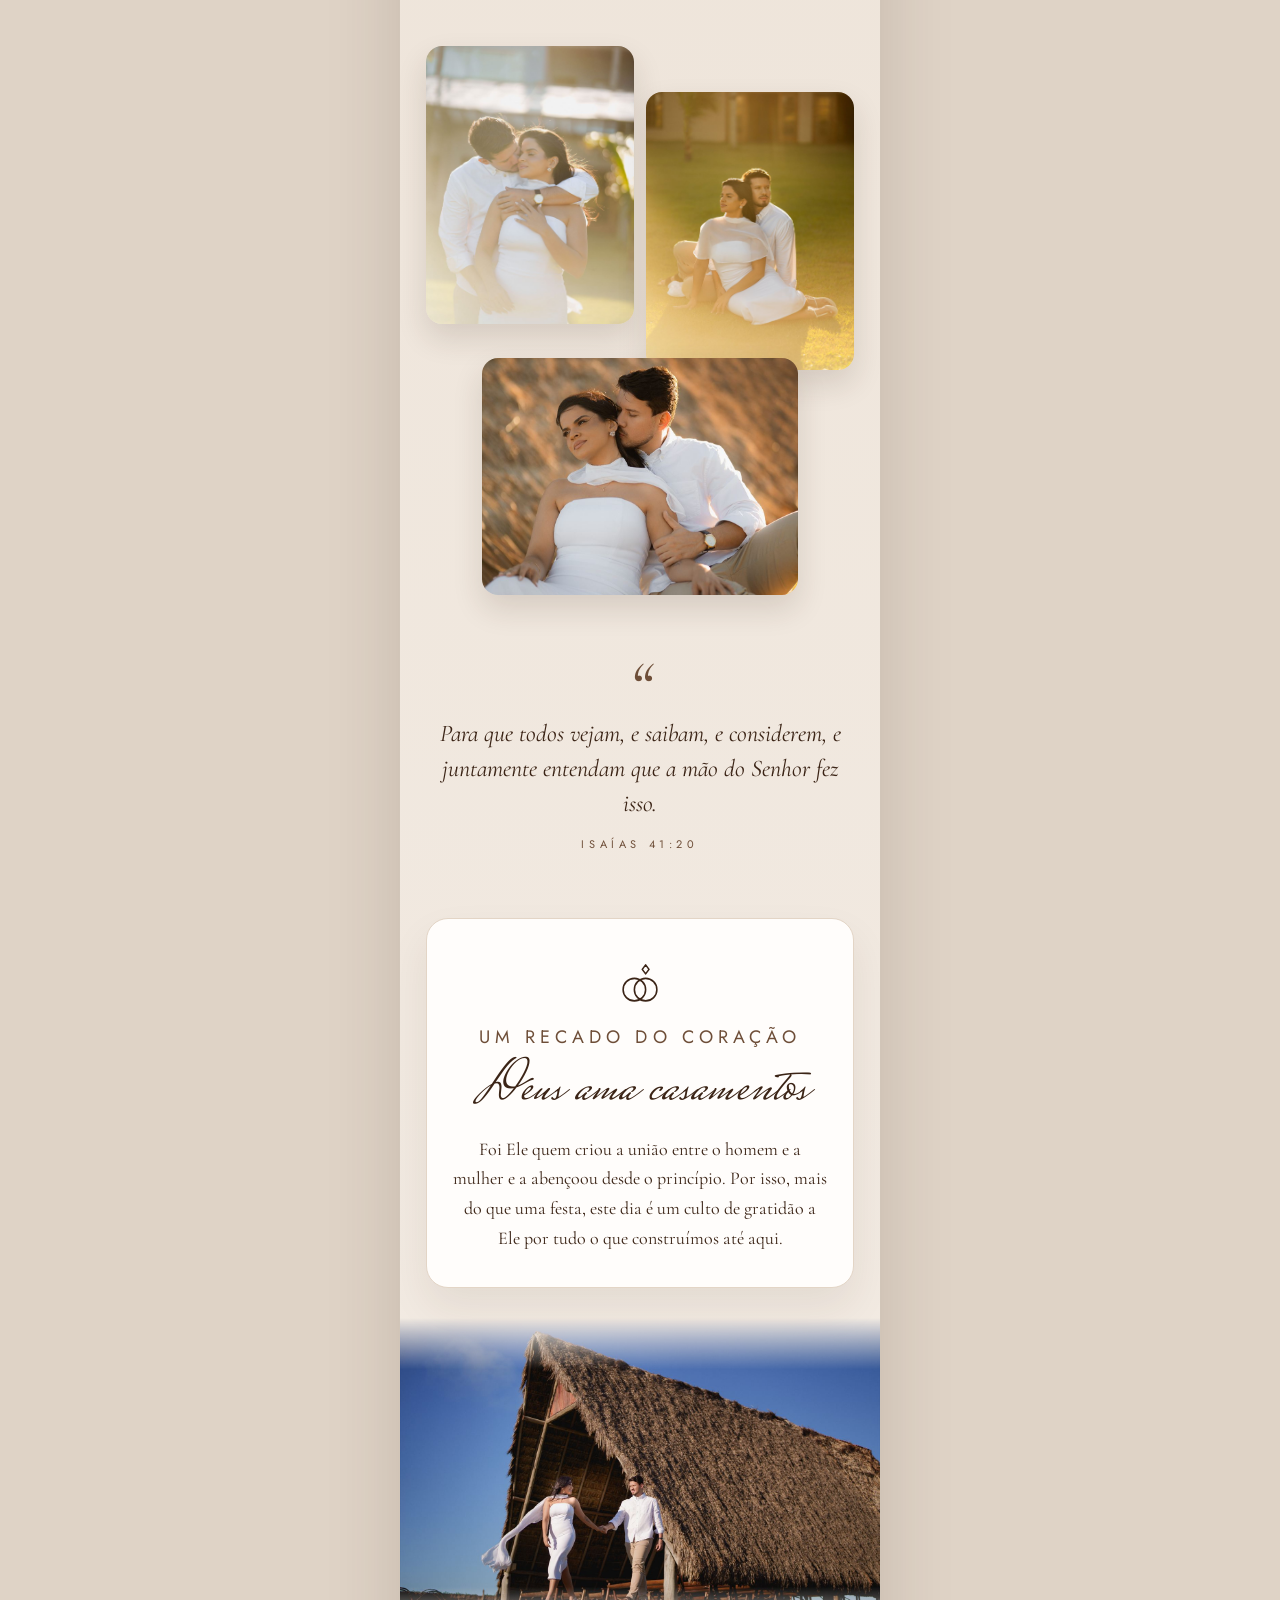
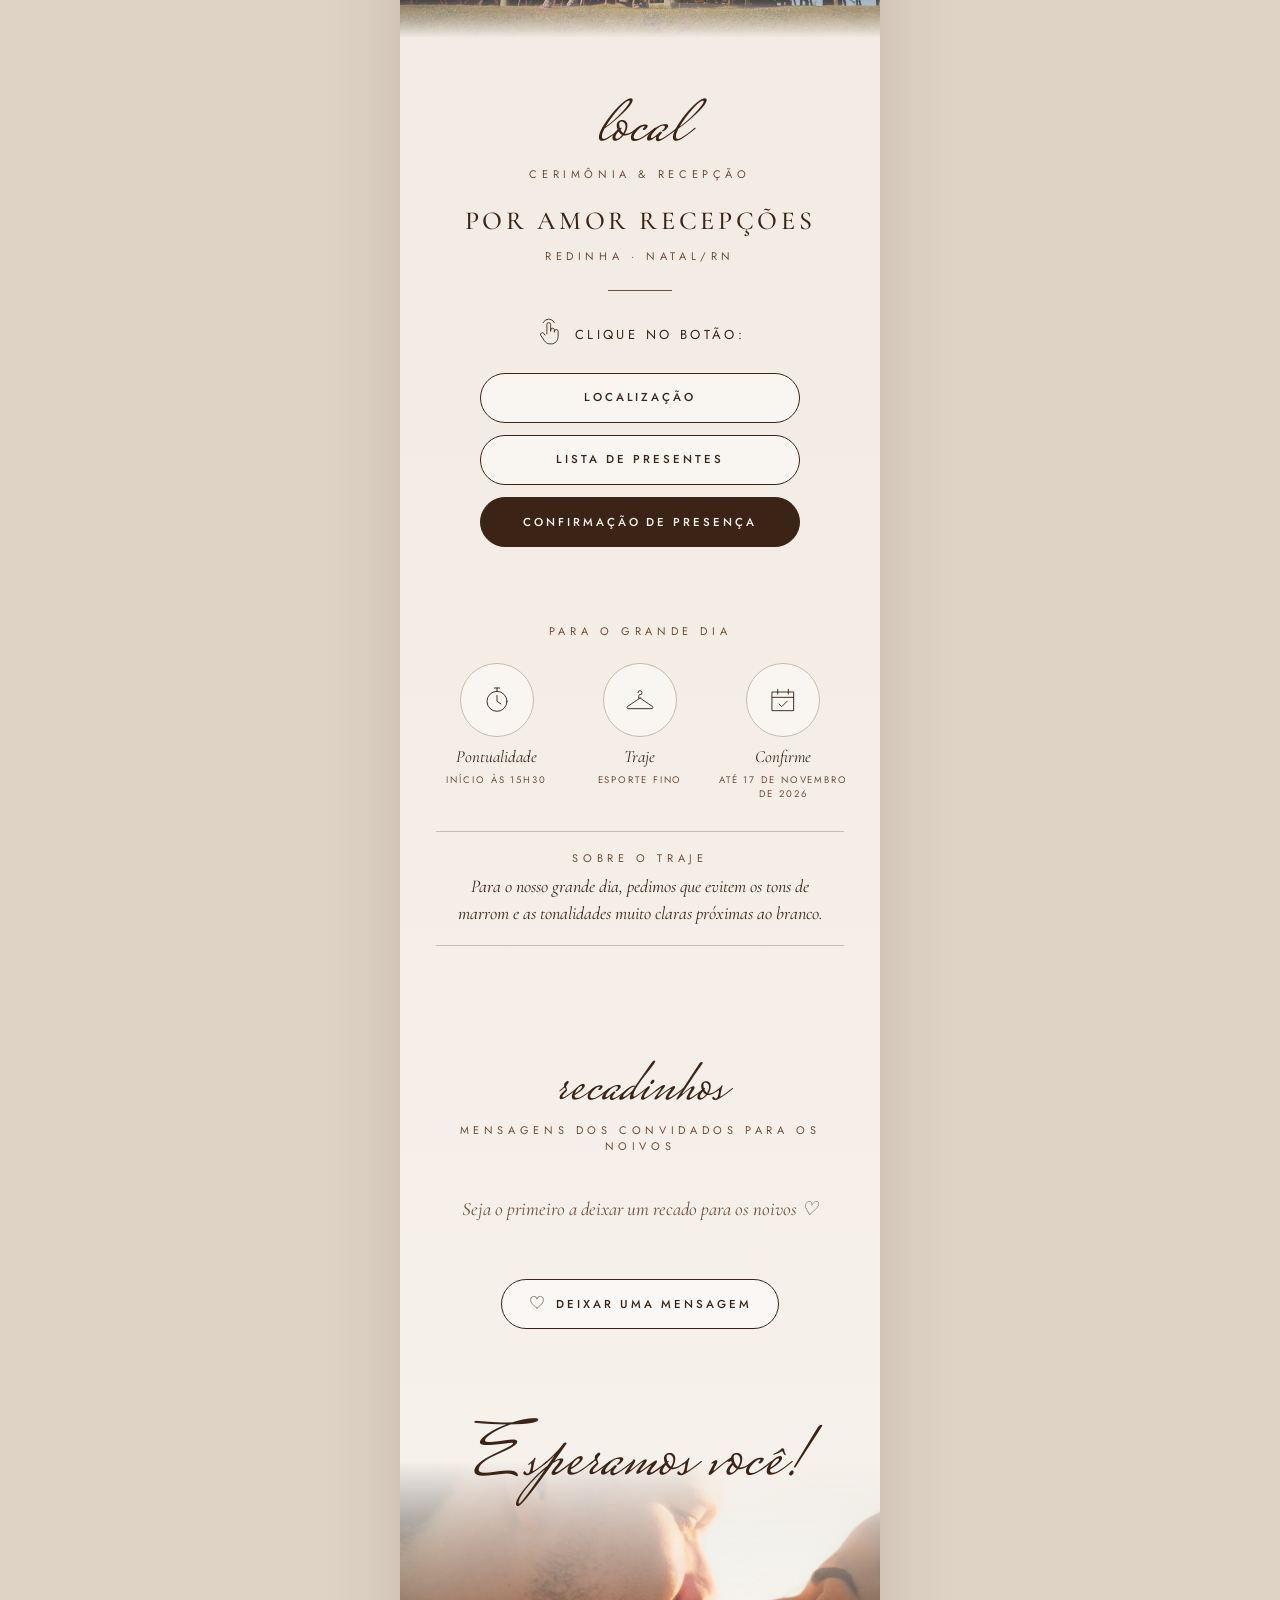
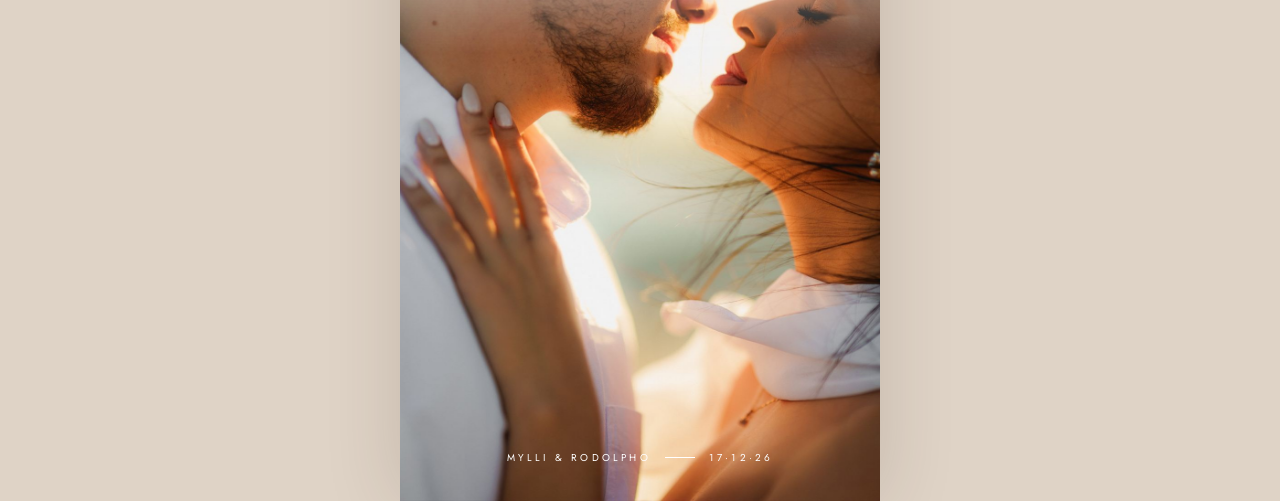
==== commit 018d06d7: "Atualização do convite 18/10/2026 18:14" ====
--- a/index.html
+++ b/index.html
@@ -314,7 +314,7 @@
   window.onYouTubeIframeAPIReady = function () {
     player = new YT.Player('player-musica', {
       host: 'https://www.youtube-nocookie.com', // modo de privacidade: sem anúncios antes da música
-        width: ios ? 260 : 1, height: ios ? 146 : 1, videoId: C.musicaYoutube,
+      width: ios ? 260 : 1, height: ios ? 146 : 1, videoId: C.musicaYoutube,
       playerVars: ios
         ? { autoplay: 0, controls: 1, loop: 1, playlist: C.musicaYoutube, playsinline: 1, rel: 0, modestbranding: 1 }
         : { autoplay: 1, mute: 1, controls: 0, loop: 1, playlist: C.musicaYoutube, playsinline: 1, rel: 0 },
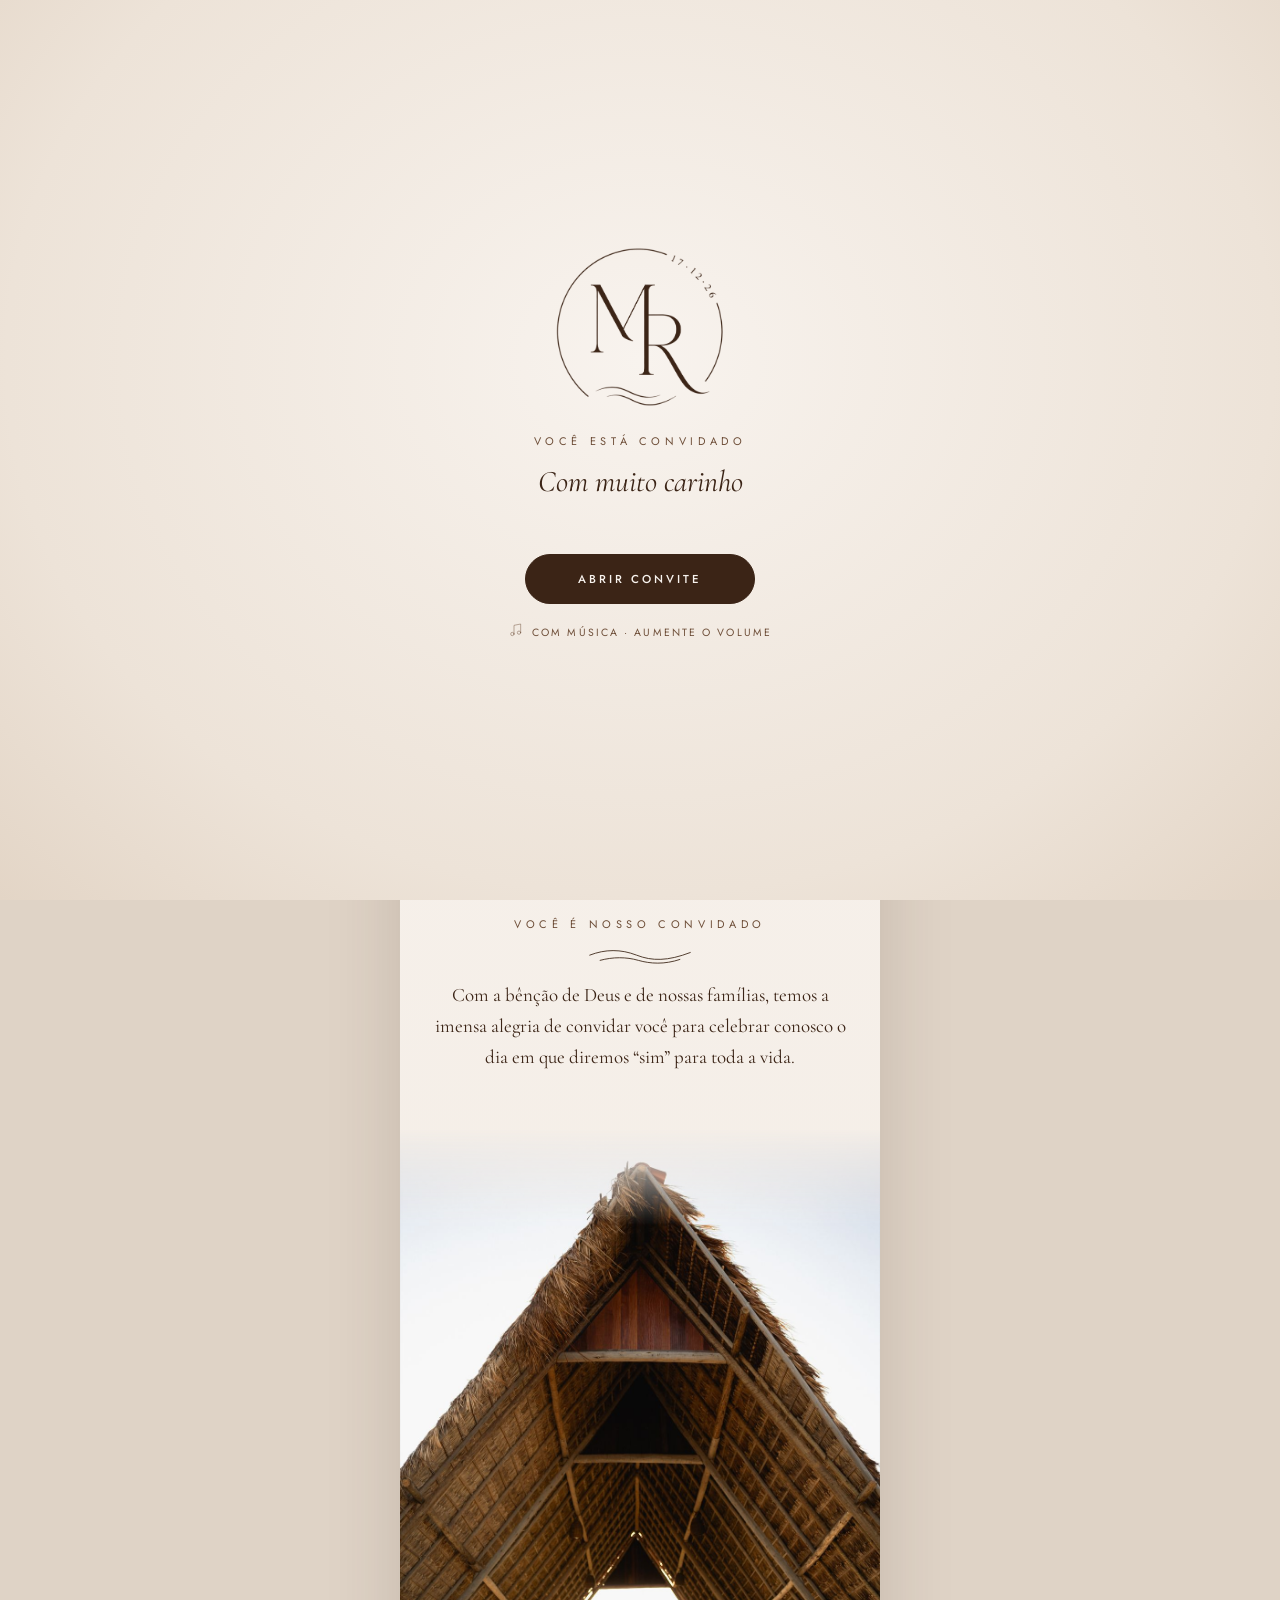
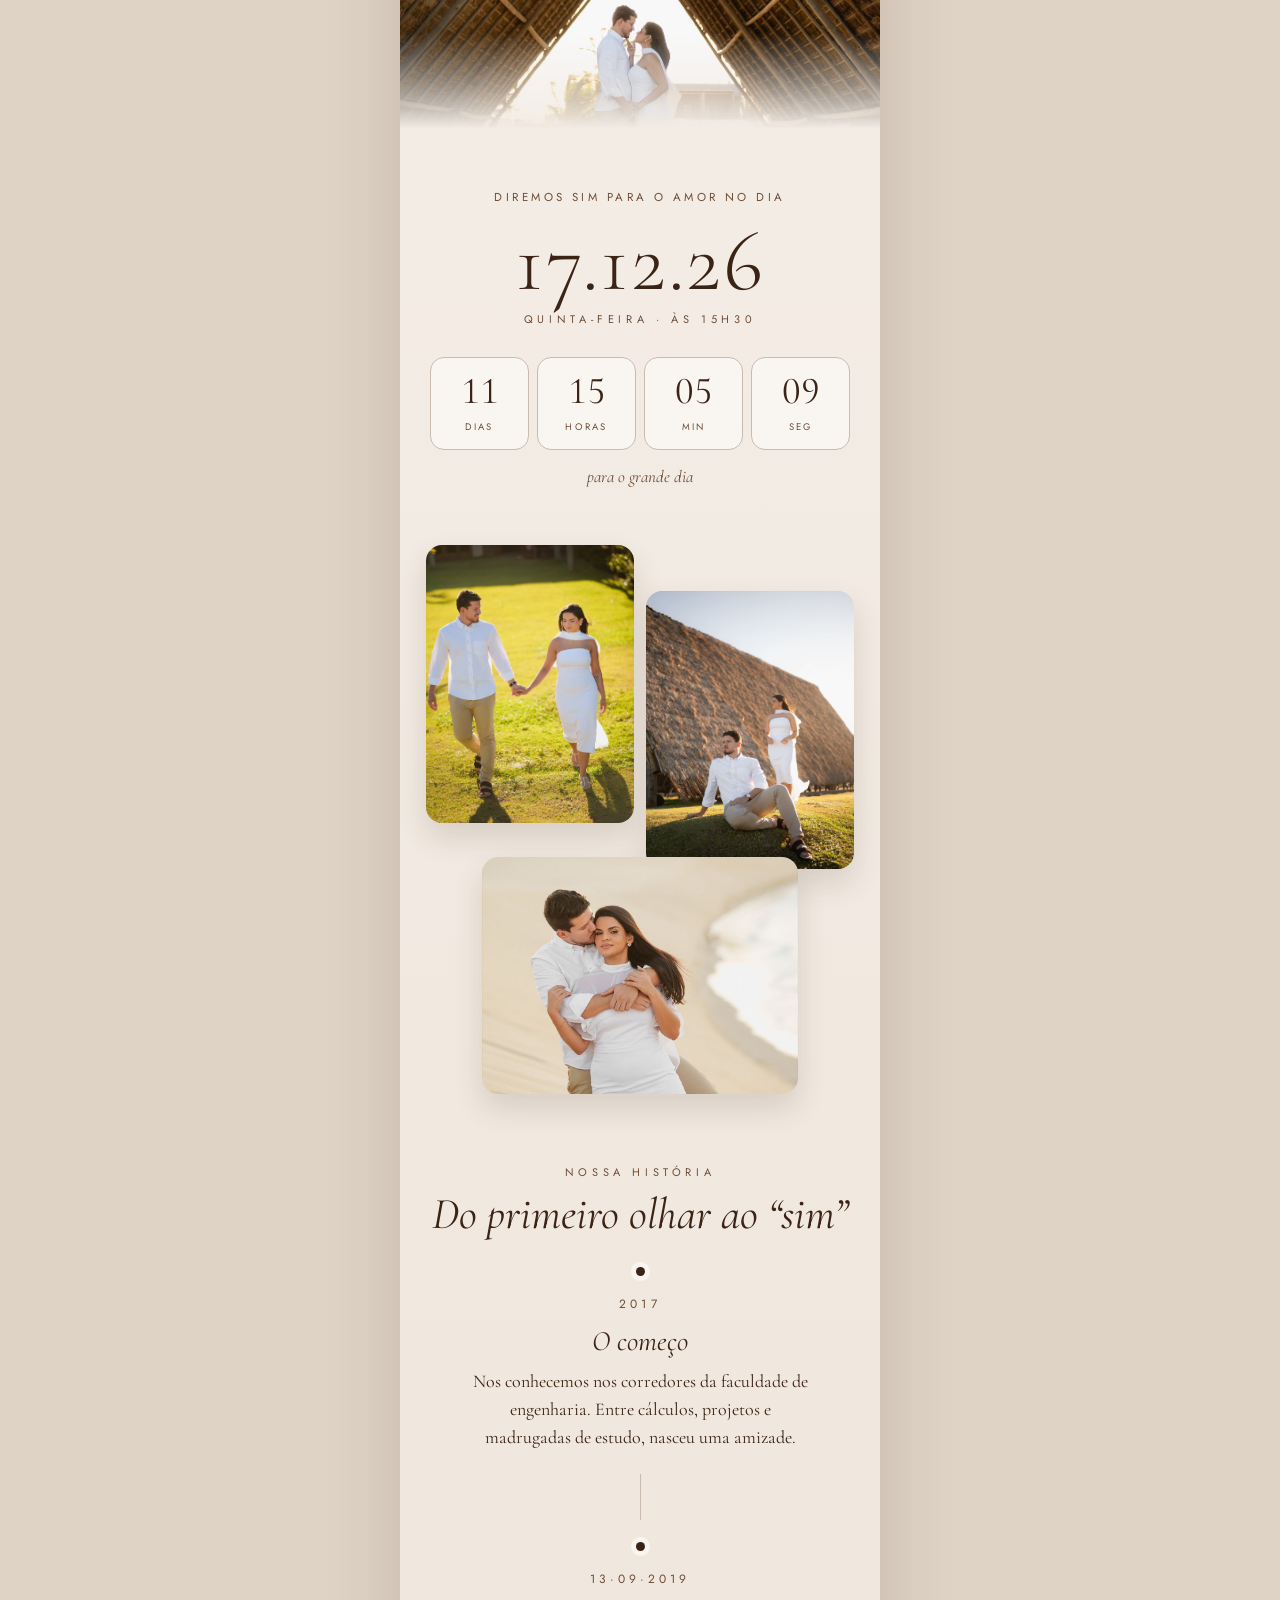
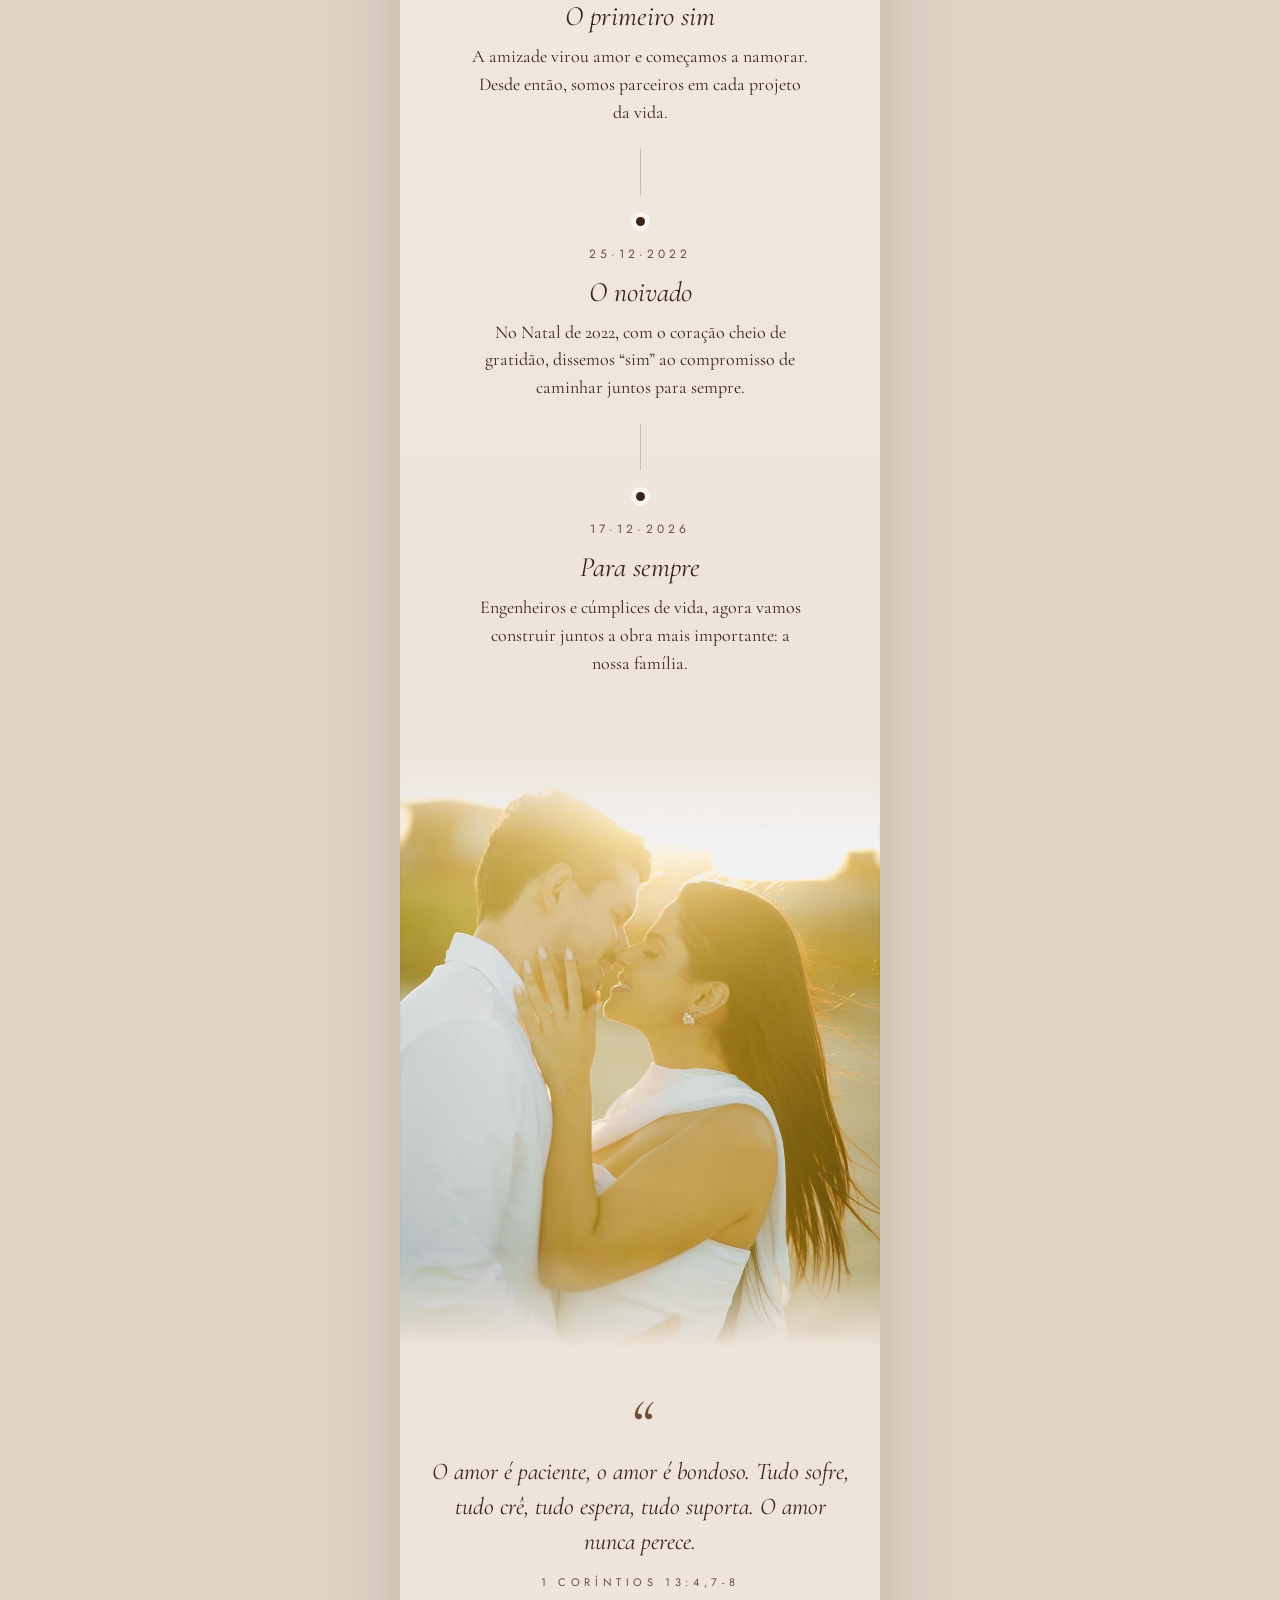
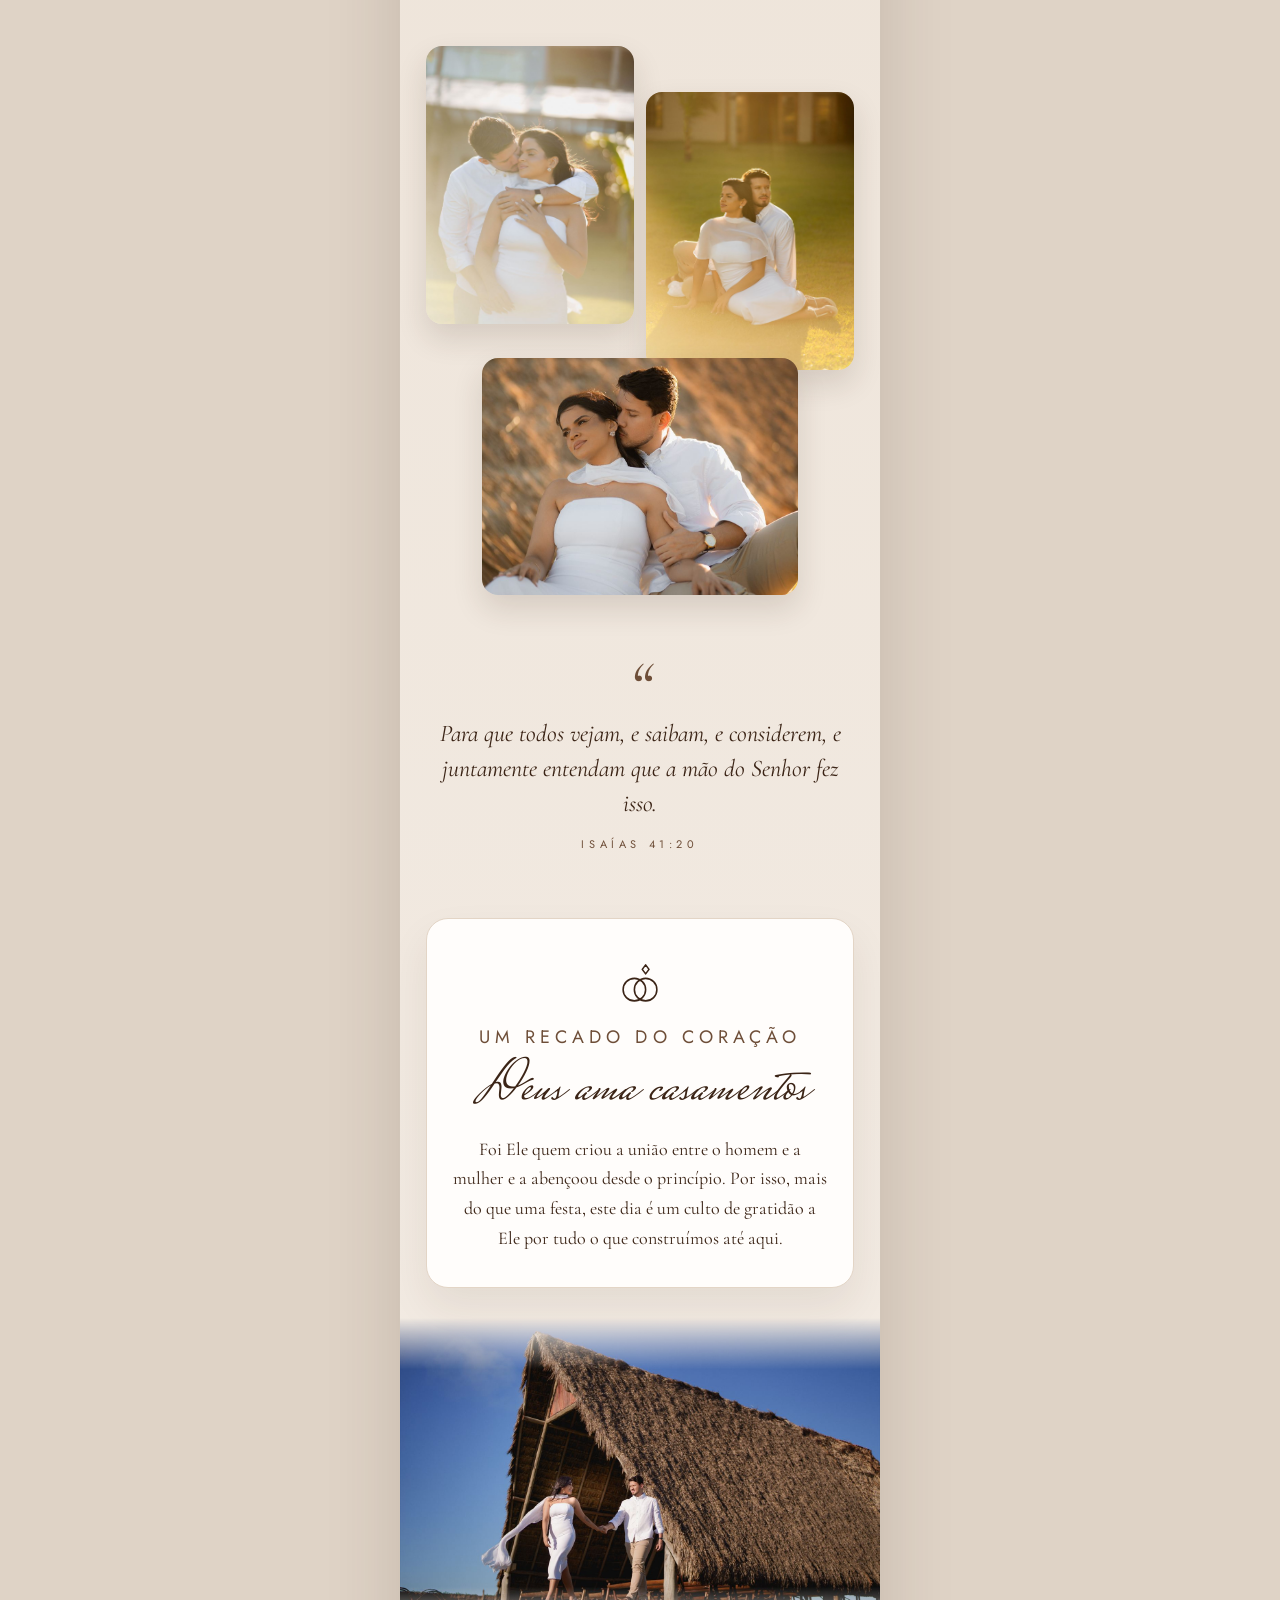
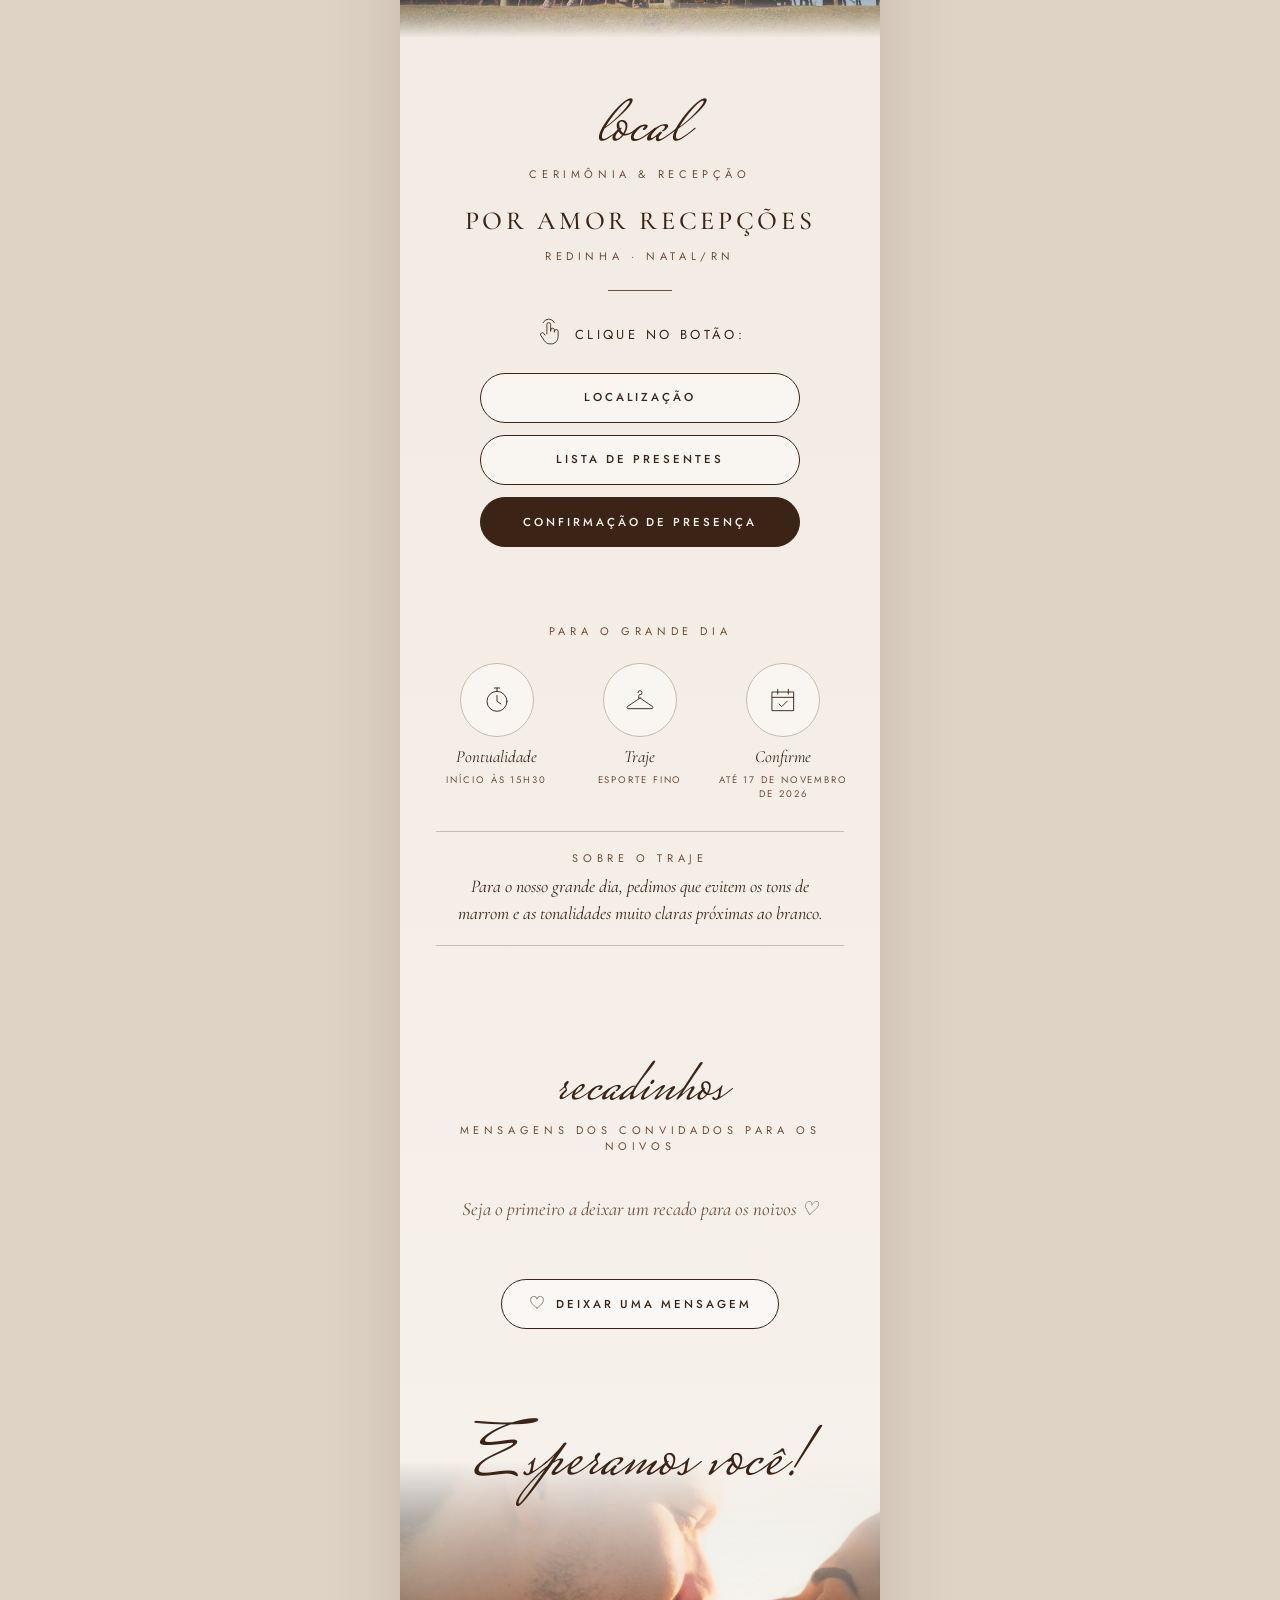
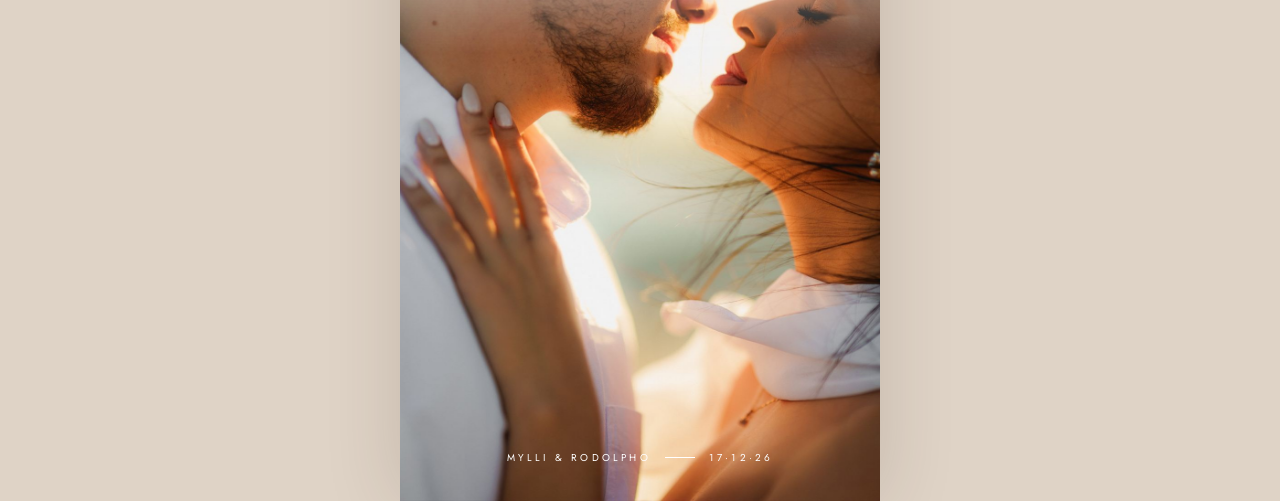
==== commit 334b1666: "Atualização do convite 18/10/2026 18:17" ====
--- a/index.html
+++ b/index.html
@@ -13,9 +13,9 @@
   <link rel="preconnect" href="https://fonts.googleapis.com">
   <link rel="preconnect" href="https://fonts.gstatic.com" crossorigin>
   <link href="https://fonts.googleapis.com/css2?family=Cormorant+Garamond:ital,wght@0,300;0,400;0,500;0,600;1,300;1,400;1,500&family=Jost:wght@300;400;500&family=Mrs+Saint+Delafield&display=swap" rel="stylesheet">
-  <link rel="stylesheet" href="assets/estilo.css?v=202610181814">
-  <script src="assets/config.js?v=202610181814"></script>
-  <script src="assets/comum.js?v=202610181814"></script>
+  <link rel="stylesheet" href="assets/estilo.css?v=202610181817">
+  <script src="assets/config.js?v=202610181817"></script>
+  <script src="assets/comum.js?v=202610181817"></script>
 </head>
 <body class="travado">
 
@@ -305,10 +305,12 @@
   function ligarSom() {
     querSom = true;
     if (!prontoPlayer) return;
+    player.playVideo();
+    // Às vezes o YouTube passa um anúncio antes da música: o som só liga quando a música em si começa
+    if (player.getPlayerState() !== YT.PlayerState.PLAYING) return;
     if (!jaTeveSom) { jaTeveSom = true; player.seekTo(0, true); }
     player.unMute();
     player.setVolume(70);
-    player.playVideo();
     setTimeout(iconeMusica, 400);
   }
   window.onYouTubeIframeAPIReady = function () {
@@ -332,6 +334,8 @@
             mostrarPlayer(null);
             if (!conviteAberto) abrirConvite();
           }
+          // Android/computador: o convidado já tocou na tela e o anúncio (se houve) acabou: liga o som
+          if (!ios && e.data === YT.PlayerState.PLAYING && querSom && !silenciadaPeloConvidado && player.isMuted()) ligarSom();
           iconeMusica();
         }
       }
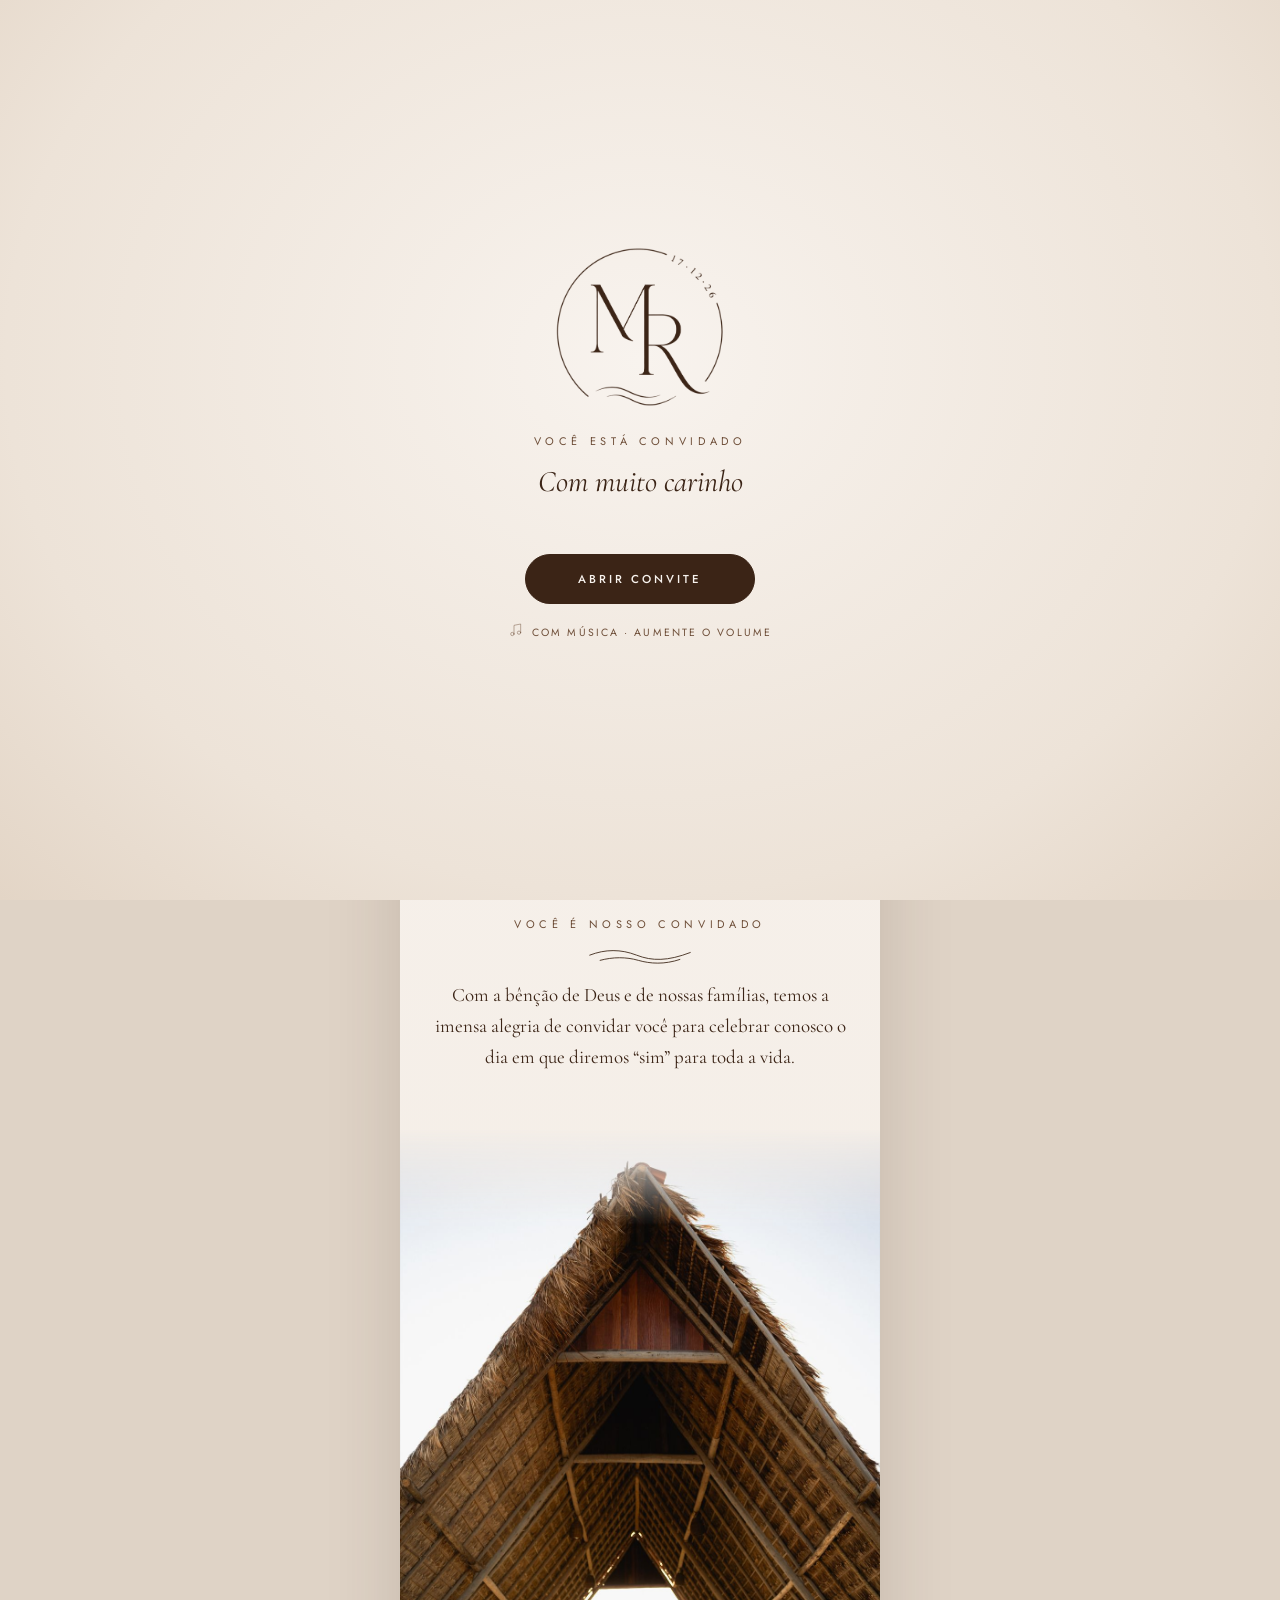
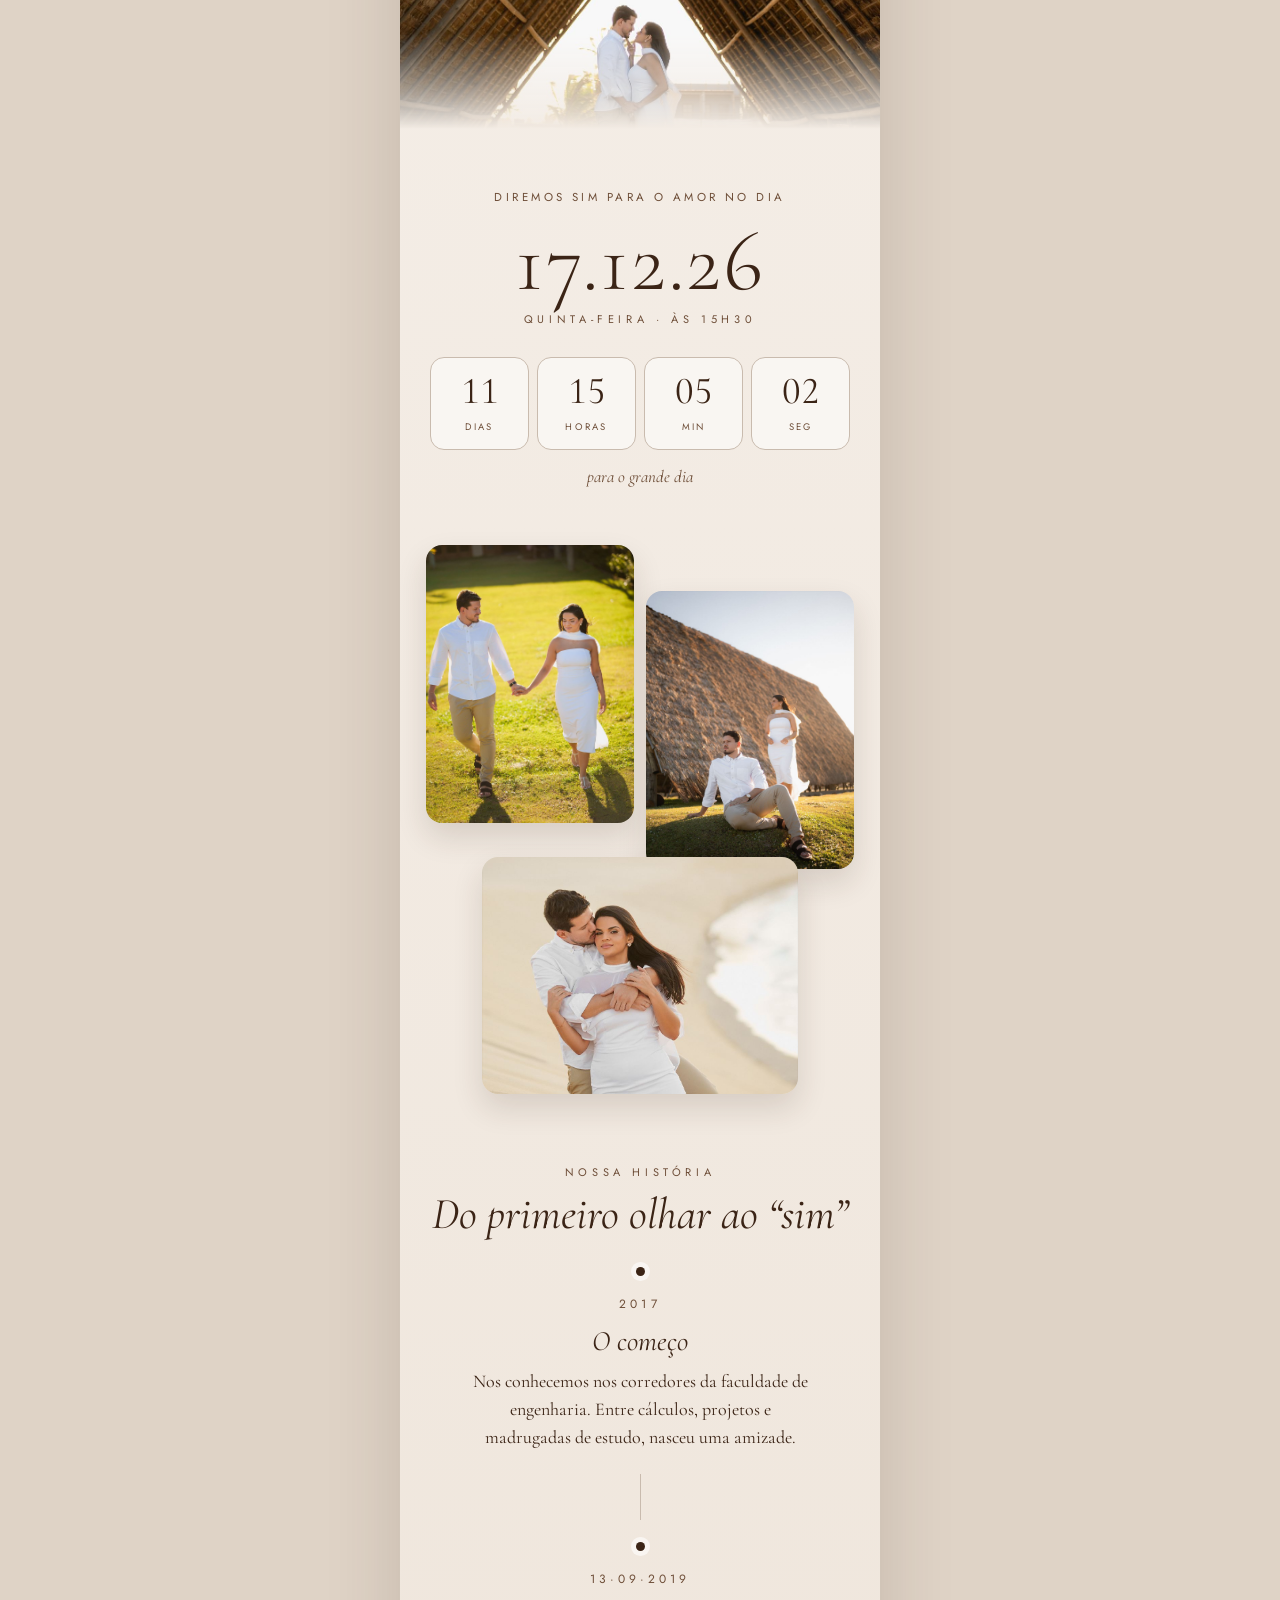
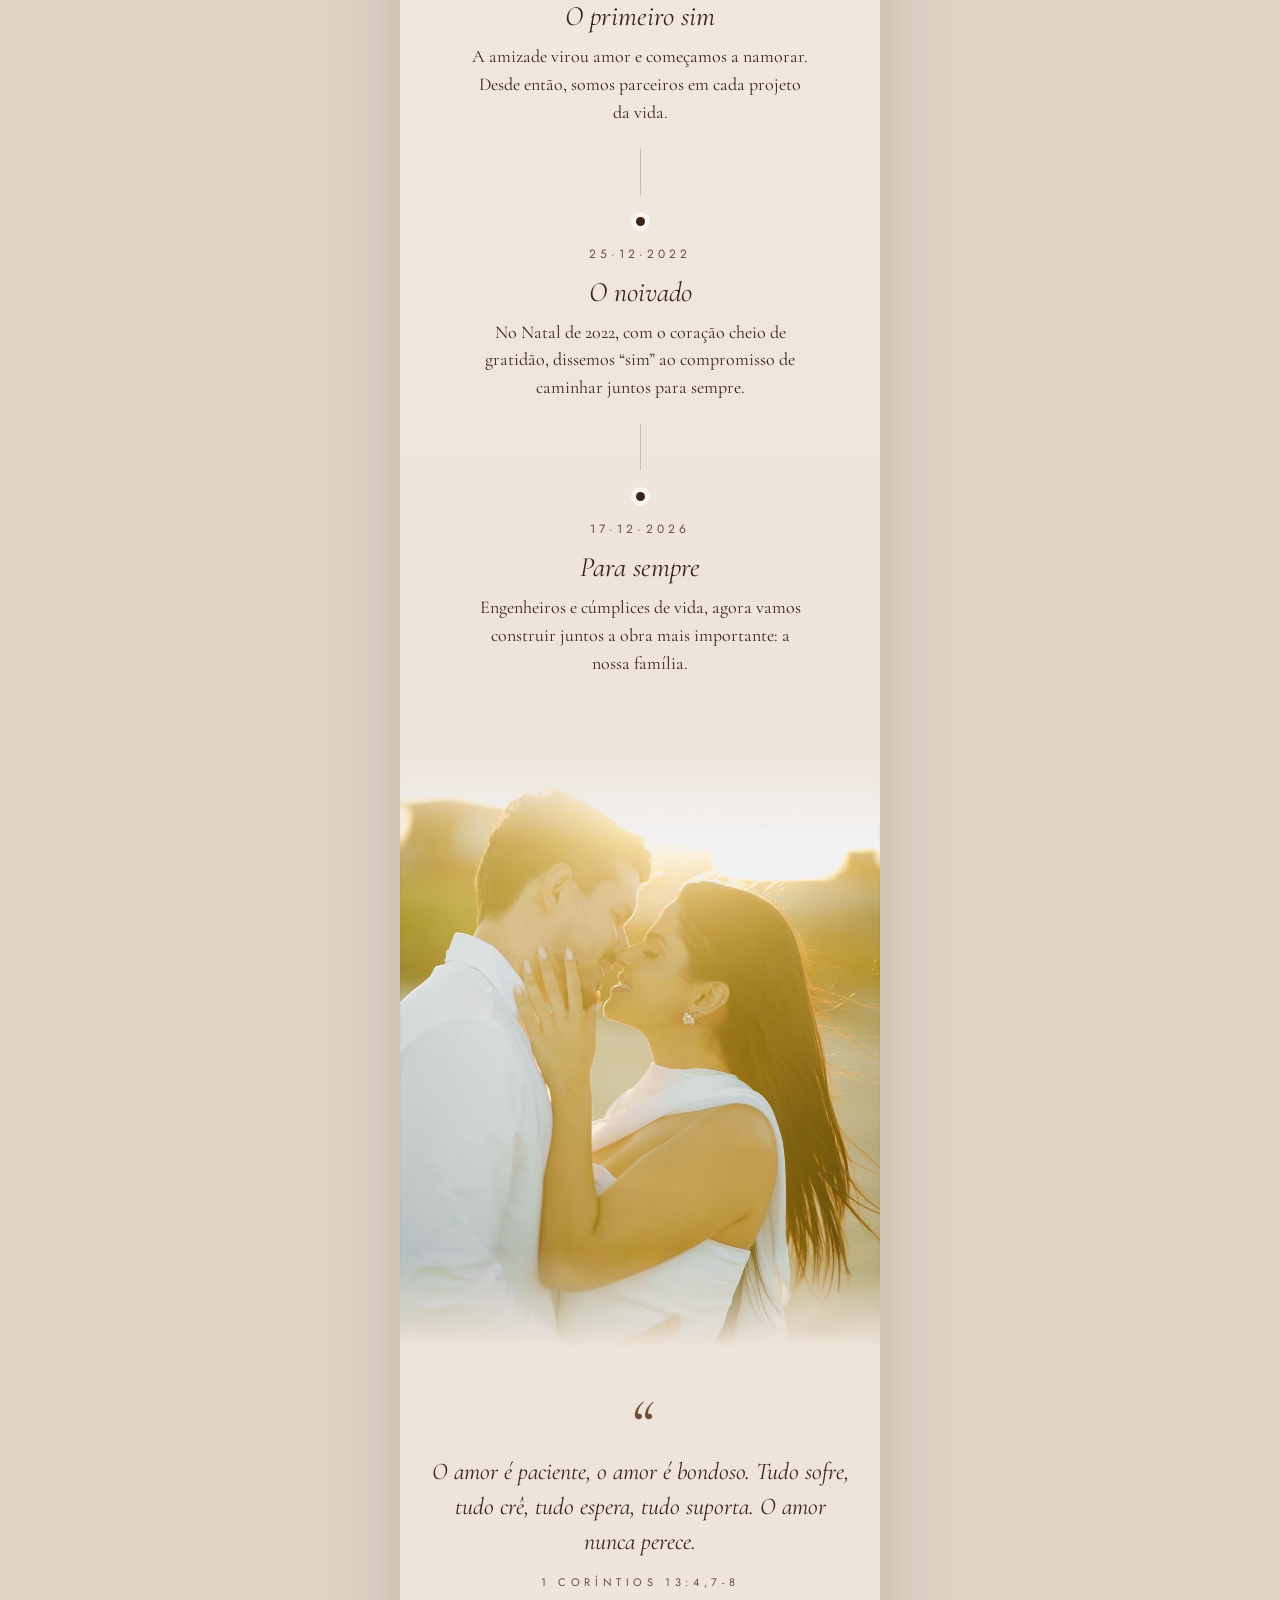
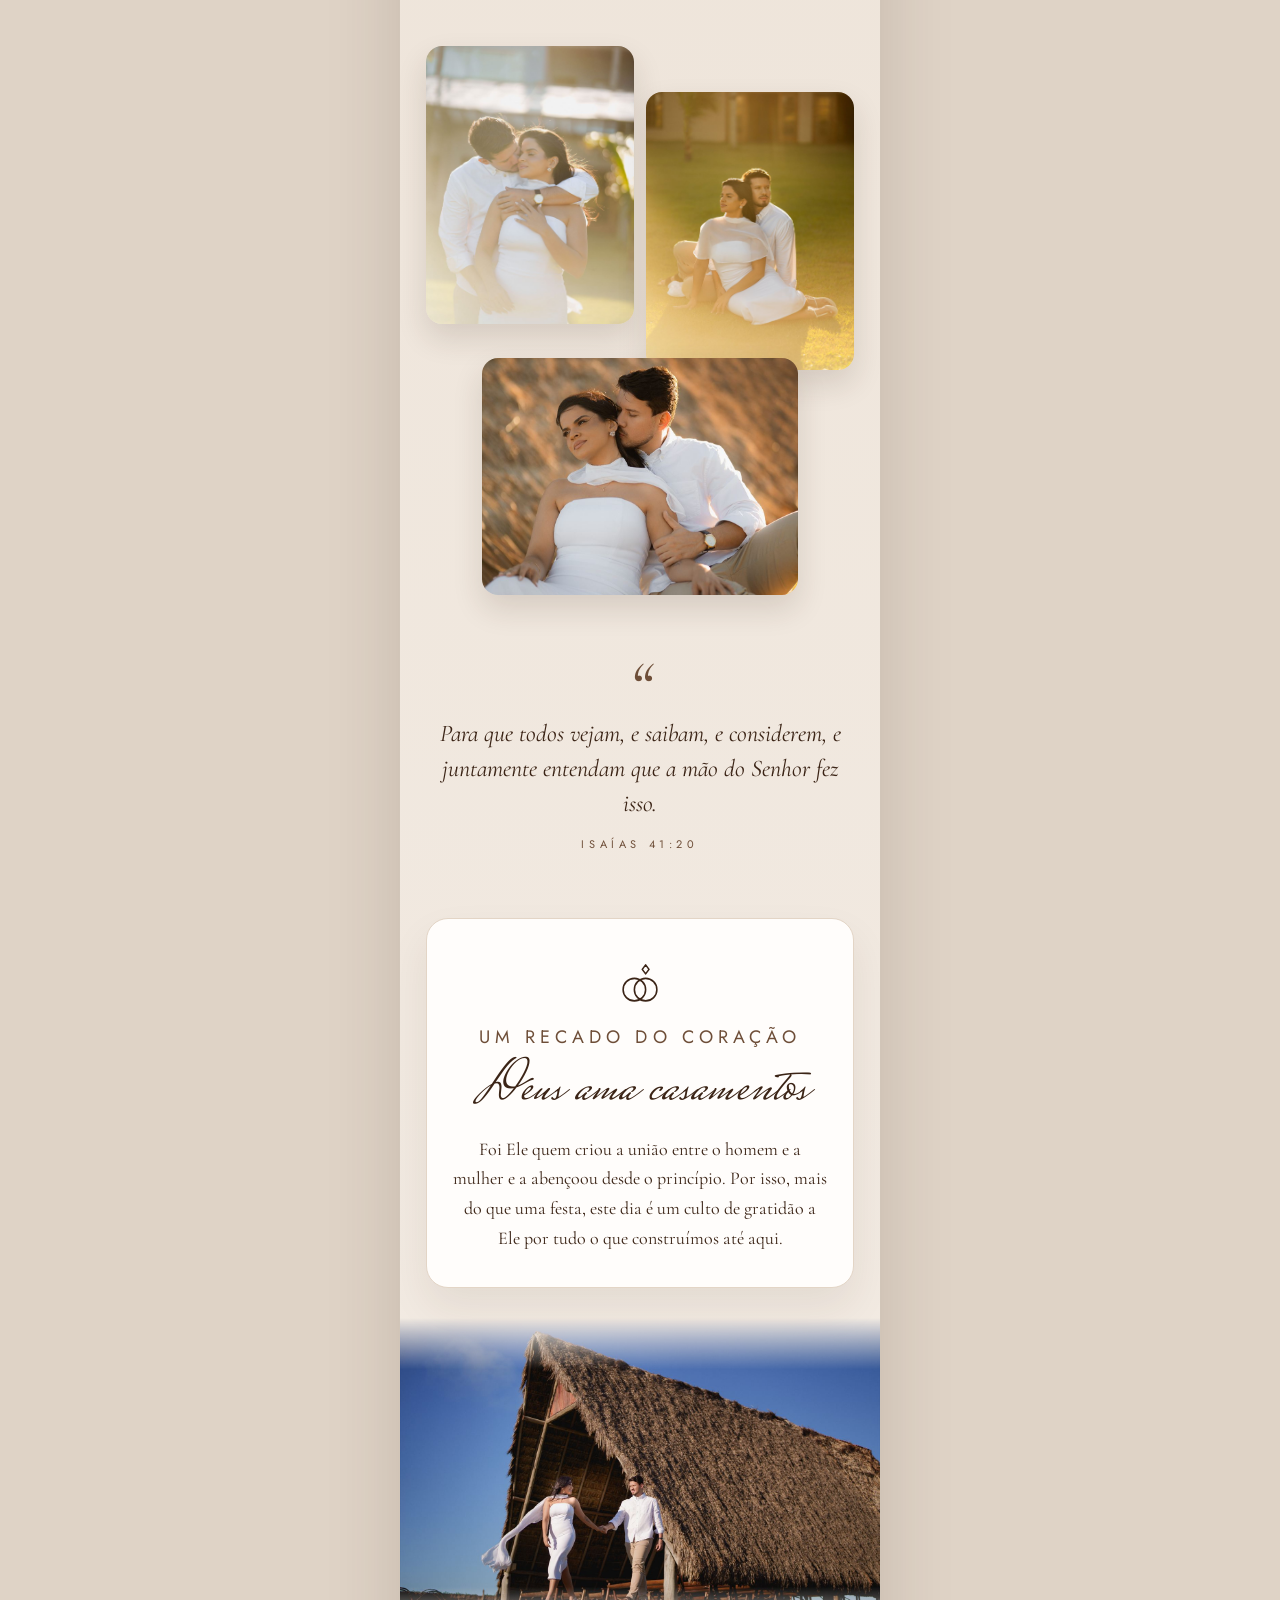
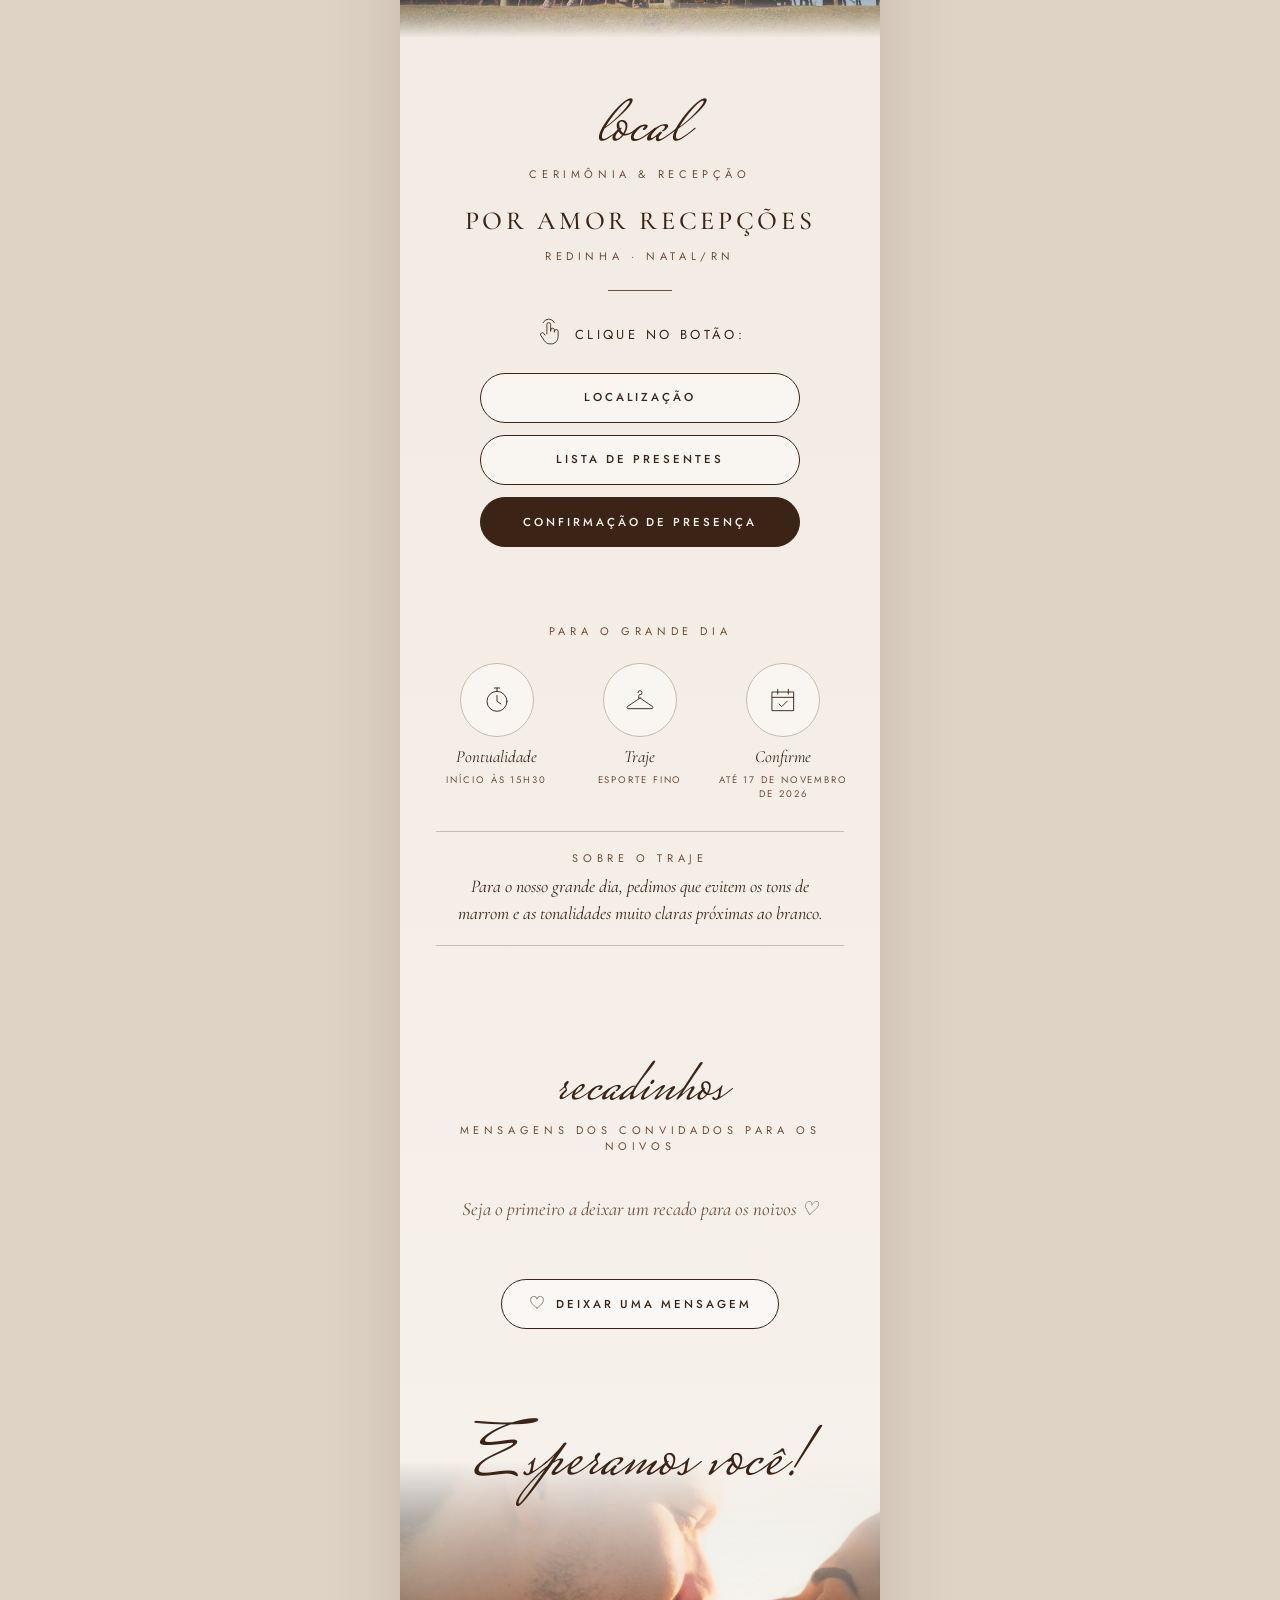
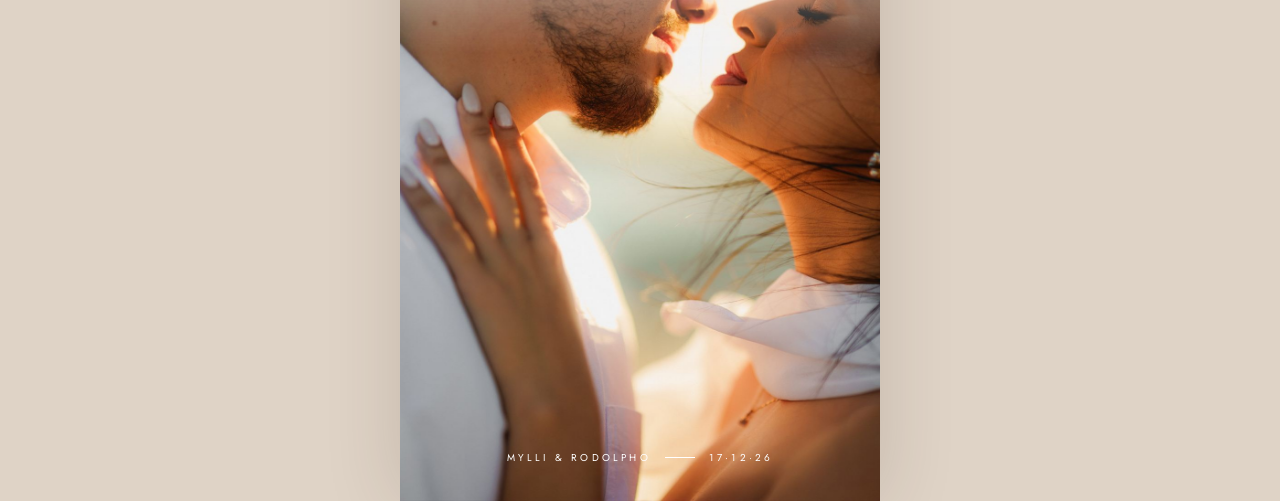
==== commit 101c49e9: "Atualização do convite 18/10/2026 18:32" ====
--- a/index.html
+++ b/index.html
@@ -13,9 +13,9 @@
   <link rel="preconnect" href="https://fonts.googleapis.com">
   <link rel="preconnect" href="https://fonts.gstatic.com" crossorigin>
   <link href="https://fonts.googleapis.com/css2?family=Cormorant+Garamond:ital,wght@0,300;0,400;0,500;0,600;1,300;1,400;1,500&family=Jost:wght@300;400;500&family=Mrs+Saint+Delafield&display=swap" rel="stylesheet">
-  <link rel="stylesheet" href="assets/estilo.css?v=202610181817">
-  <script src="assets/config.js?v=202610181817"></script>
-  <script src="assets/comum.js?v=202610181817"></script>
+  <link rel="stylesheet" href="assets/estilo.css?v=202610181832">
+  <script src="assets/config.js?v=202610181832"></script>
+  <script src="assets/comum.js?v=202610181832"></script>
 </head>
 <body class="travado">
 
@@ -26,9 +26,6 @@
     <p class="rotulo">Você está convidado</p>
     <p class="para" id="para-nome">Com muito carinho</p>
     <p class="rotulo tipo" id="para-tipo">&nbsp;</p>
-    <!-- iPhone: lugar do player do YouTube (o som só é liberado com um toque no próprio player) -->
-    <div class="vaga-player" id="vaga-player" hidden></div>
-    <p class="dica-ios" id="dica-ios" hidden>Toque no ▶ para abrir o convite<br>com a nossa música</p>
     <button class="botao-pilula cheio pulsa" type="button" id="abrir">Abrir convite</button>
     <p class="dica"><span data-icone="musica"></span>Com música · aumente o volume</p>
   </div>
@@ -277,25 +274,10 @@
   if (codigo) carregarConvite(codigo).catch(() => {});
 
   /* ----- Abertura e música de fundo (YouTube) ----- */
-  // Celulares só tocam som depois de um toque. No Android e no computador, a música começa sem som e o som
-  // liga no primeiro toque (normalmente o "Abrir convite"). No iPhone, o som só é liberado com um toque no
-  // próprio player do YouTube: por isso a abertura mostra o player e o convite abre quando a música começa.
+  // Celulares só tocam som depois de um toque: a música já começa (sem som) ao abrir o site
+  // e o som liga no primeiro toque na tela (normalmente o "Abrir convite"). O botão serve para silenciar.
   const botaoMusica = $('musica');
-  const ios = U.ehIOS();
-  let player = null, prontoPlayer = false, querSom = false, silenciadaPeloConvidado = false, jaTeveSom = false, conviteAberto = false;
-  // Posição do player: 'abertura' (no lugar reservado na tela inicial), 'flutuante' (acima do botão) ou escondido
-  function mostrarPlayer(onde) {
-    if (!prontoPlayer) return;
-    const f = player.getIframe();
-    f.classList.remove('player-abertura', 'player-flutuante');
-    f.removeAttribute('style');
-    if (onde === 'flutuante') f.classList.add('player-flutuante');
-    if (onde === 'abertura') {
-      const r = $('vaga-player').getBoundingClientRect();
-      f.classList.add('player-abertura');
-      Object.assign(f.style, { left: r.left + 'px', top: r.top + 'px', width: r.width + 'px', height: r.height + 'px' });
-    }
-  }
+  let player = null, prontoPlayer = false, querSom = false, silenciadaPeloConvidado = false, jaTeveSom = false;
   function iconeMusica() {
     const comSom = prontoPlayer && !player.isMuted() && [YT.PlayerState.PLAYING, YT.PlayerState.BUFFERING].includes(player.getPlayerState());
     botaoMusica.innerHTML = U.icone(comSom ? 'musica' : 'mudo');
@@ -315,27 +297,14 @@
   }
   window.onYouTubeIframeAPIReady = function () {
     player = new YT.Player('player-musica', {
-      host: 'https://www.youtube-nocookie.com', // modo de privacidade: sem anúncios antes da música
-      width: ios ? 260 : 1, height: ios ? 146 : 1, videoId: C.musicaYoutube,
-      playerVars: ios
-        ? { autoplay: 0, controls: 1, loop: 1, playlist: C.musicaYoutube, playsinline: 1, rel: 0, modestbranding: 1 }
-        : { autoplay: 1, mute: 1, controls: 0, loop: 1, playlist: C.musicaYoutube, playsinline: 1, rel: 0 },
+      host: 'https://www.youtube-nocookie.com', // modo de privacidade: menos anúncios antes da música
+      width: 1, height: 1, videoId: C.musicaYoutube,
+      playerVars: { autoplay: 1, mute: 1, controls: 0, loop: 1, playlist: C.musicaYoutube, playsinline: 1, rel: 0 },
       events: {
-        onReady: () => {
-          prontoPlayer = true;
-          if (ios) { player.setVolume(100); if (!conviteAberto) mostrarPlayer('abertura'); return; }
-          player.mute(); player.playVideo();
-          if (querSom && !silenciadaPeloConvidado) ligarSom();
-        },
+        onReady: () => { prontoPlayer = true; player.mute(); player.playVideo(); if (querSom && !silenciadaPeloConvidado) ligarSom(); },
         onStateChange: (e) => {
-          // iPhone: o convidado tocou no ▶ do player; a música começou com som e o convite abre sozinho
-          if (ios && e.data === YT.PlayerState.PLAYING && !jaTeveSom) {
-            jaTeveSom = true;
-            mostrarPlayer(null);
-            if (!conviteAberto) abrirConvite();
-          }
-          // Android/computador: o convidado já tocou na tela e o anúncio (se houve) acabou: liga o som
-          if (!ios && e.data === YT.PlayerState.PLAYING && querSom && !silenciadaPeloConvidado && player.isMuted()) ligarSom();
+          // O convidado já tocou na tela e o anúncio (se houve) acabou: liga o som
+          if (e.data === YT.PlayerState.PLAYING && querSom && !silenciadaPeloConvidado && player.isMuted()) ligarSom();
           iconeMusica();
         }
       }
@@ -346,42 +315,23 @@
     s.src = 'https://www.youtube.com/iframe_api';
     document.head.appendChild(s);
     setInterval(() => { if (prontoPlayer) iconeMusica(); }, 1500);
-    if (ios) {
-      $('vaga-player').hidden = false;
-      $('dica-ios').hidden = false;
-      $('abrir').textContent = 'Abrir sem música';
-      $('abrir').className = 'link-discreto';
-      document.querySelector('.abertura .dica').hidden = true;
-      const reposicionar = () => { if (!conviteAberto && !jaTeveSom) mostrarPlayer('abertura'); };
-      window.addEventListener('resize', reposicionar);
-      window.addEventListener('load', reposicionar);
-      if (document.fonts) document.fonts.ready.then(reposicionar);
-    } else {
-      // Primeiro toque em qualquer lugar da tela liga o som (se o convidado não silenciou)
-      const primeiroToque = (e) => {
-        if (botaoMusica.contains(e.target) || silenciadaPeloConvidado) return;
-        ['pointerdown', 'touchend', 'click'].forEach((t) => document.removeEventListener(t, primeiroToque, true));
-        ligarSom();
-      };
-      ['pointerdown', 'touchend', 'click'].forEach((t) => document.addEventListener(t, primeiroToque, true));
-    }
-  }
-  function abrirConvite() {
-    conviteAberto = true;
-    if (ios && !jaTeveSom) mostrarPlayer(null);
+    // Primeiro toque em qualquer lugar da tela liga o som (se o convidado não silenciou)
+    const primeiroToque = (e) => {
+      if (botaoMusica.contains(e.target) || silenciadaPeloConvidado) return;
+      ['pointerdown', 'touchend', 'click'].forEach((t) => document.removeEventListener(t, primeiroToque, true));
+      ligarSom();
+    };
+    ['pointerdown', 'touchend', 'click'].forEach((t) => document.addEventListener(t, primeiroToque, true));
+  }
+  $('abrir').addEventListener('click', () => {
+    if (!silenciadaPeloConvidado) ligarSom();
     $('abertura').classList.add('aberta');
     document.body.classList.remove('travado');
     if (C.musicaYoutube) { botaoMusica.hidden = false; iconeMusica(); }
     setTimeout(() => { $('abertura').hidden = true; if (location.hash === '#confirmar') abrirRsvp(); }, 1100);
-  }
-  $('abrir').addEventListener('click', () => {
-    if (!ios && !silenciadaPeloConvidado) ligarSom();
-    abrirConvite();
   });
   botaoMusica.addEventListener('click', () => {
     if (!player || !prontoPlayer) return;
-    // iPhone sem música ainda: mostra o player para o convidado tocar no ▶ (o toque de novo esconde)
-    if (ios && !jaTeveSom) { mostrarPlayer(player.getIframe().classList.contains('player-flutuante') ? null : 'flutuante'); return; }
     if (!player.isMuted() && player.getPlayerState() === YT.PlayerState.PLAYING) { silenciadaPeloConvidado = true; player.mute(); }
     else { silenciadaPeloConvidado = false; ligarSom(); }
     setTimeout(iconeMusica, 300);
--- a/assets/estilo.css
+++ b/assets/estilo.css
@@ -185,12 +185,6 @@
 .musica.tocando .icone { animation: girar 6s linear infinite; }
 @keyframes girar { to { transform: rotate(360deg); } }
 #player-musica { position: fixed; width: 2px; height: 2px; left: 0; bottom: 0; opacity: .01; pointer-events: none; border: 0; }
-/* iPhone: player do YouTube visível para o convidado tocar no ▶ (só assim o iPhone libera o som) */
-#player-musica.player-abertura { opacity: 1; pointer-events: auto; z-index: 21; border-radius: 14px; box-shadow: 0 10px 30px rgba(59, 36, 22, .25); }
-#player-musica.player-flutuante { left: 50%; bottom: 118px; width: 280px; height: 158px; transform: translateX(-50%); opacity: 1; pointer-events: auto; z-index: 40; border-radius: 14px; box-shadow: 0 10px 30px rgba(59, 36, 22, .3); }
-.abertura .vaga-player { width: 260px; height: 146px; margin: 0 auto 16px; border-radius: 14px; background: var(--bege); }
-.abertura .dica-ios { font-style: italic; font-size: 19px; line-height: 1.35; margin: 0 0 14px; }
-.link-discreto { background: none; border: 0; padding: 8px 12px; font-family: var(--sans); font-size: 10.5px; letter-spacing: .2em; text-transform: uppercase; color: var(--tinta-2); text-decoration: underline; text-underline-offset: 4px; cursor: pointer; }
 
 /* ---------- Botões ---------- */
 .botao, .botao-sec {
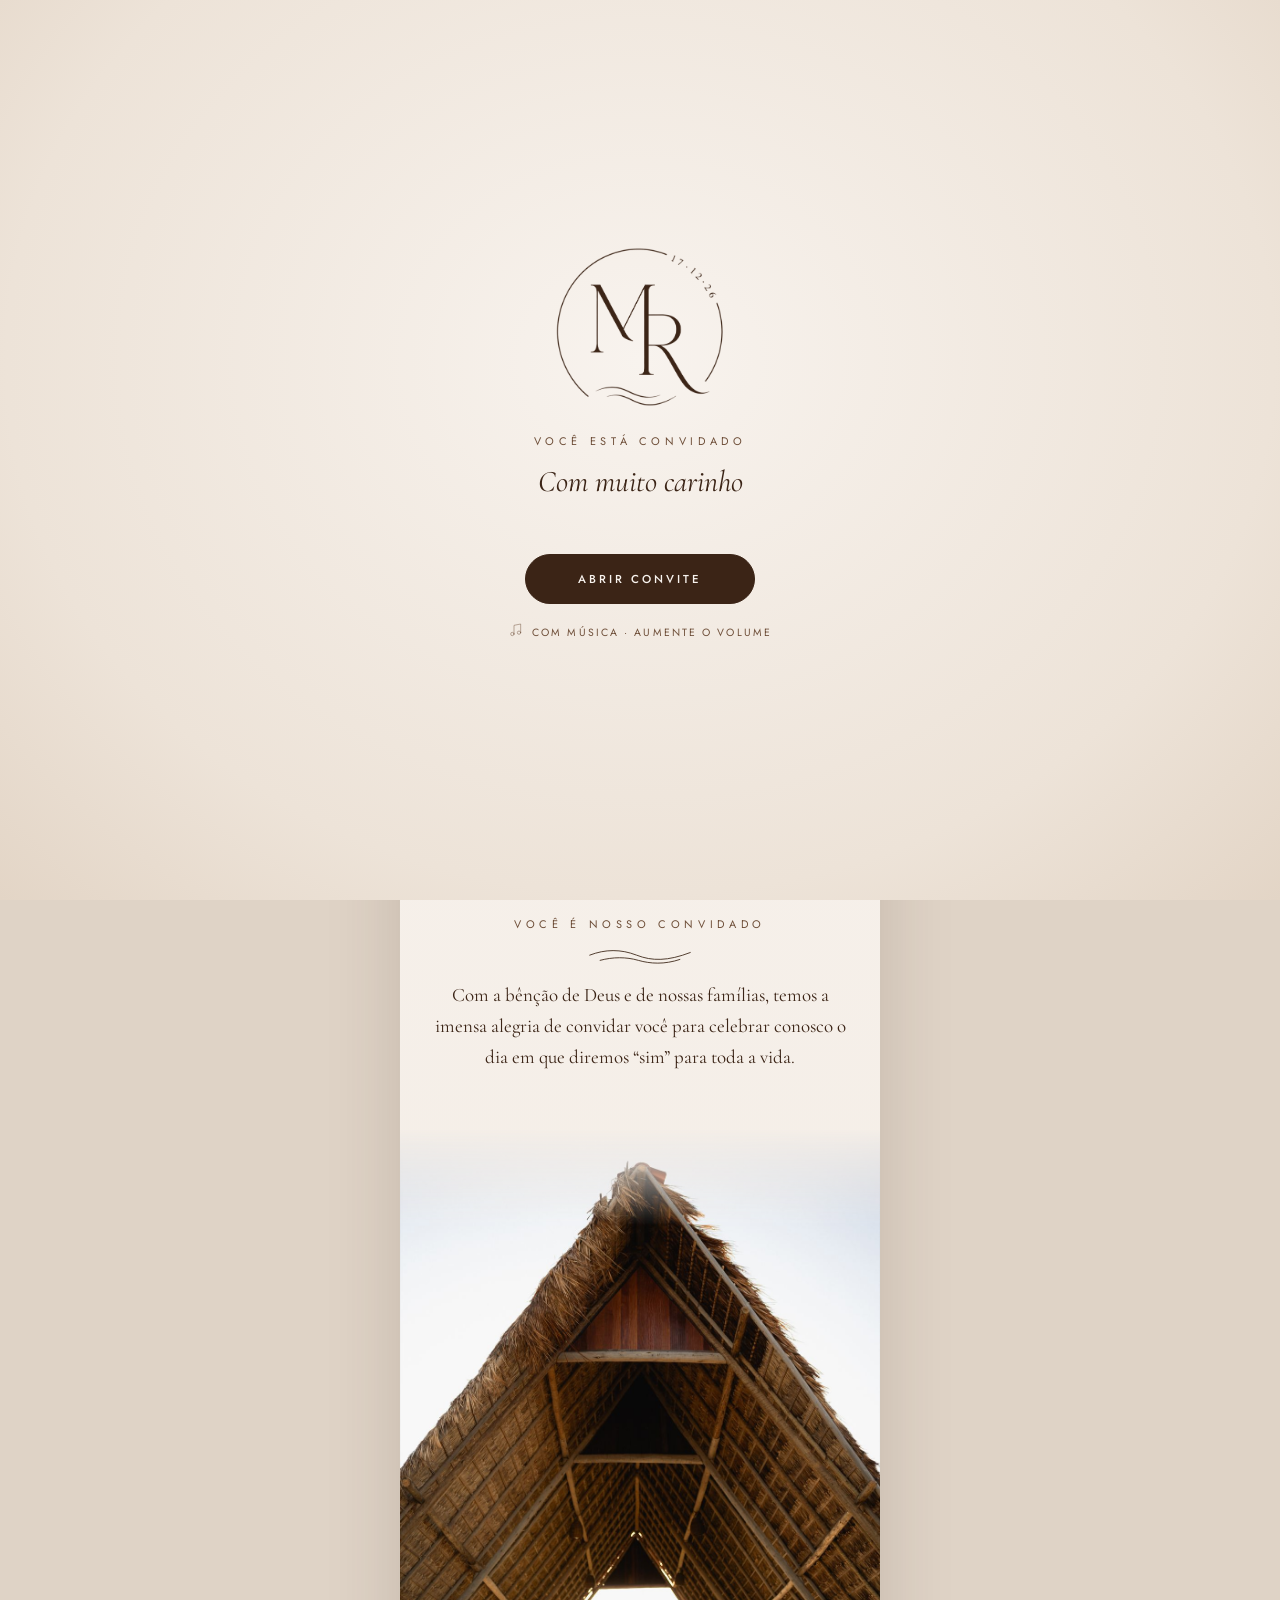
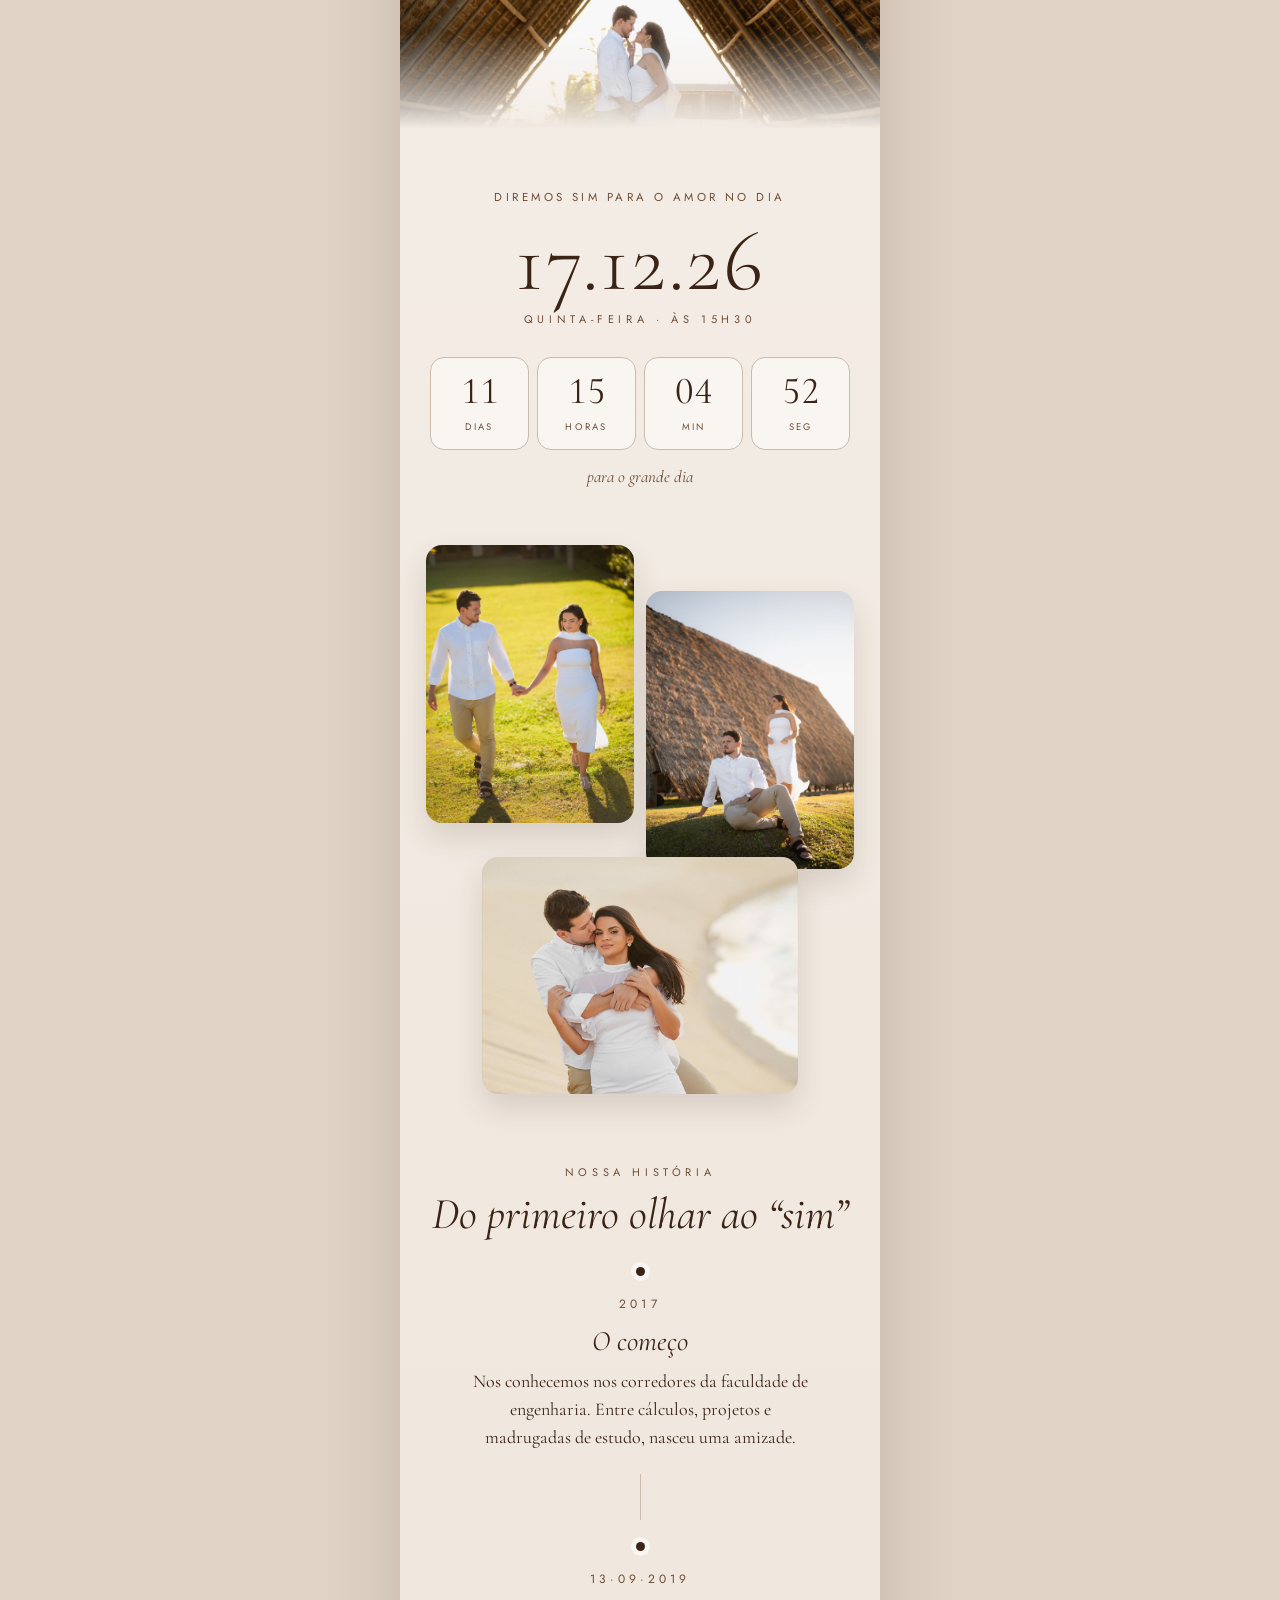
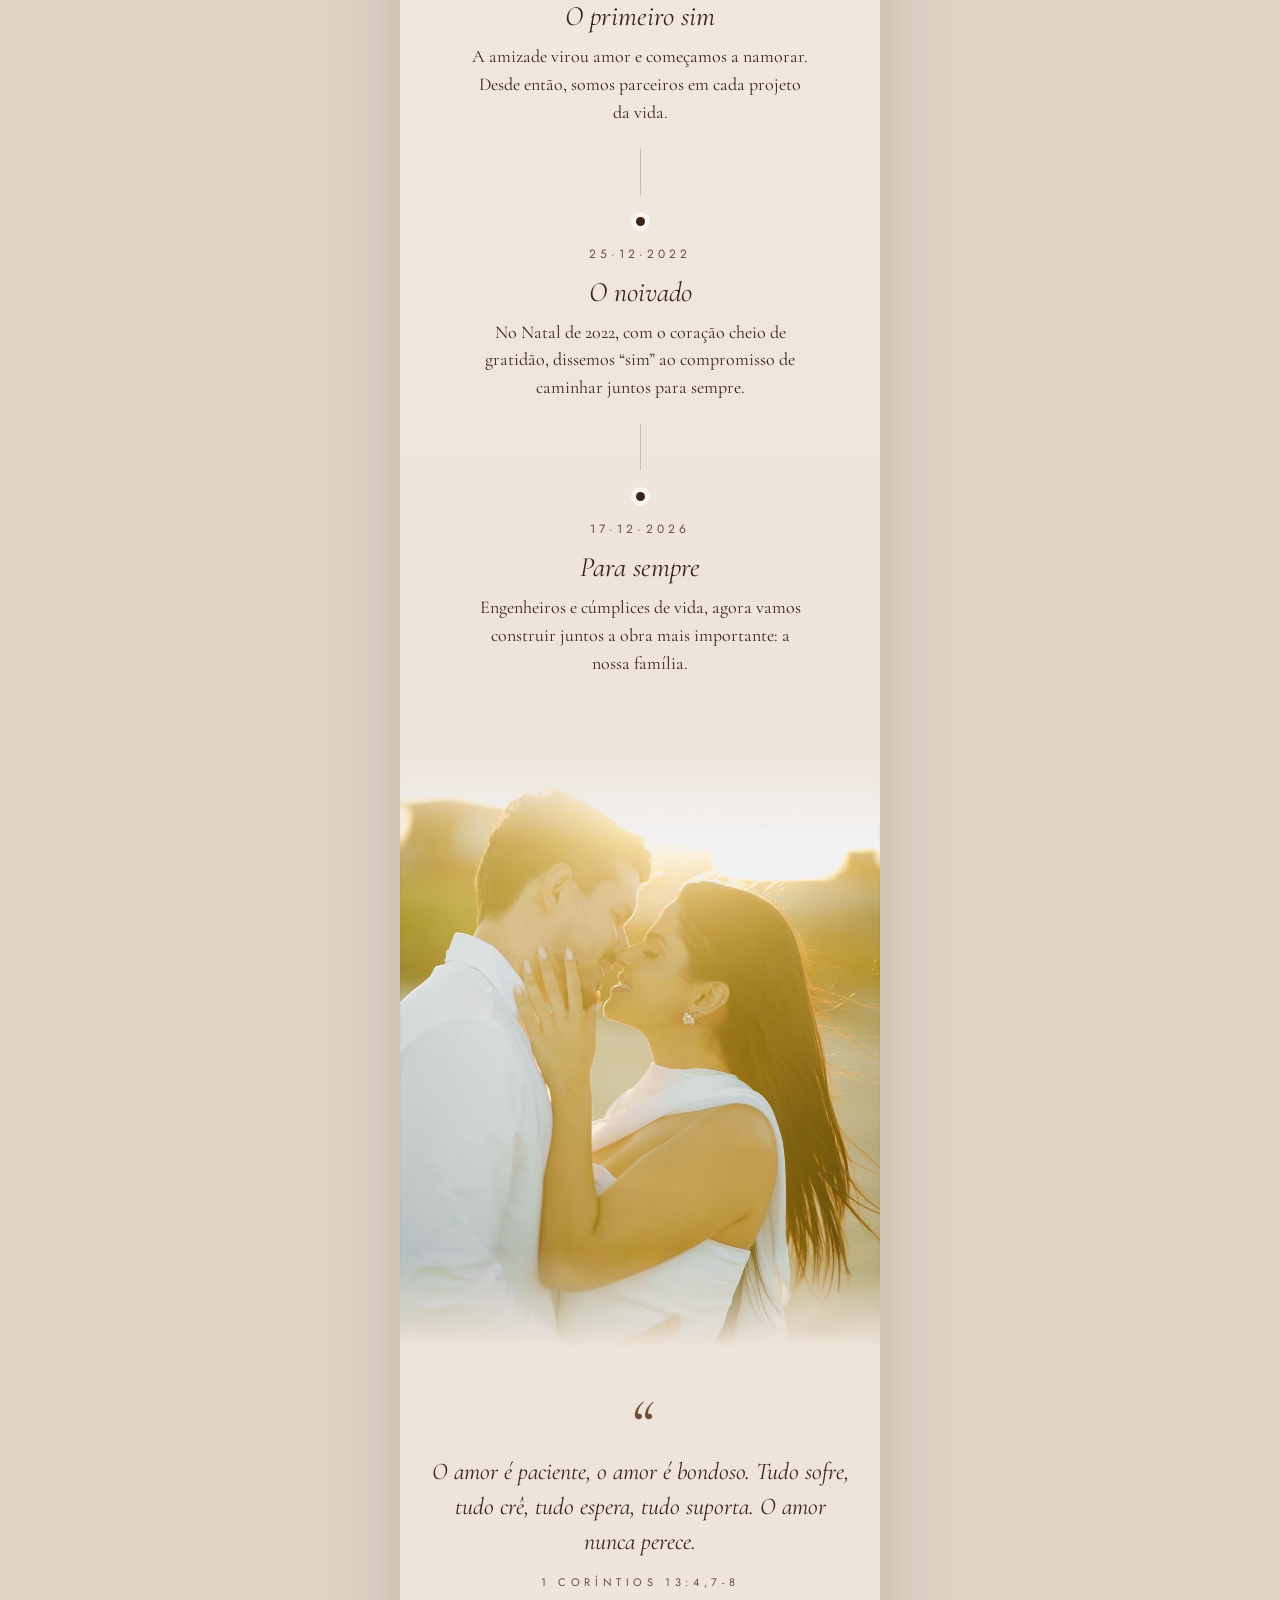
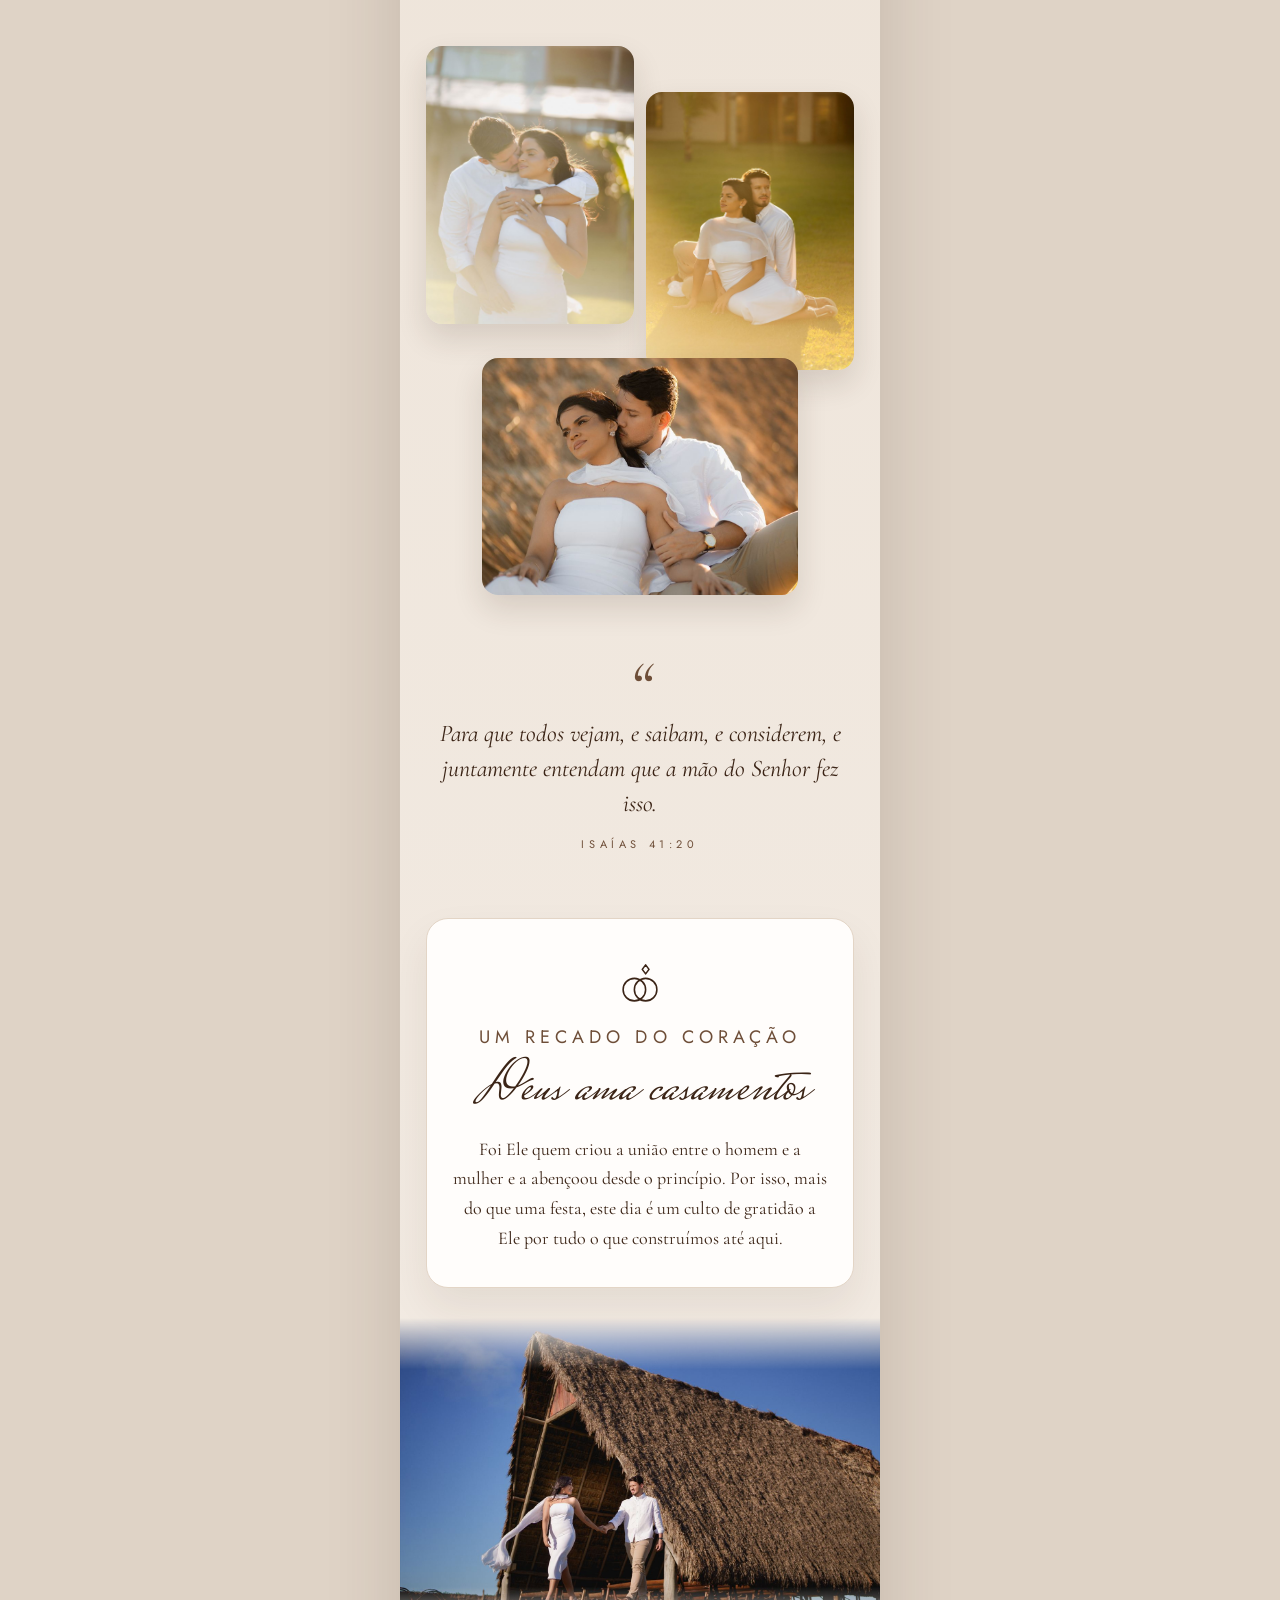
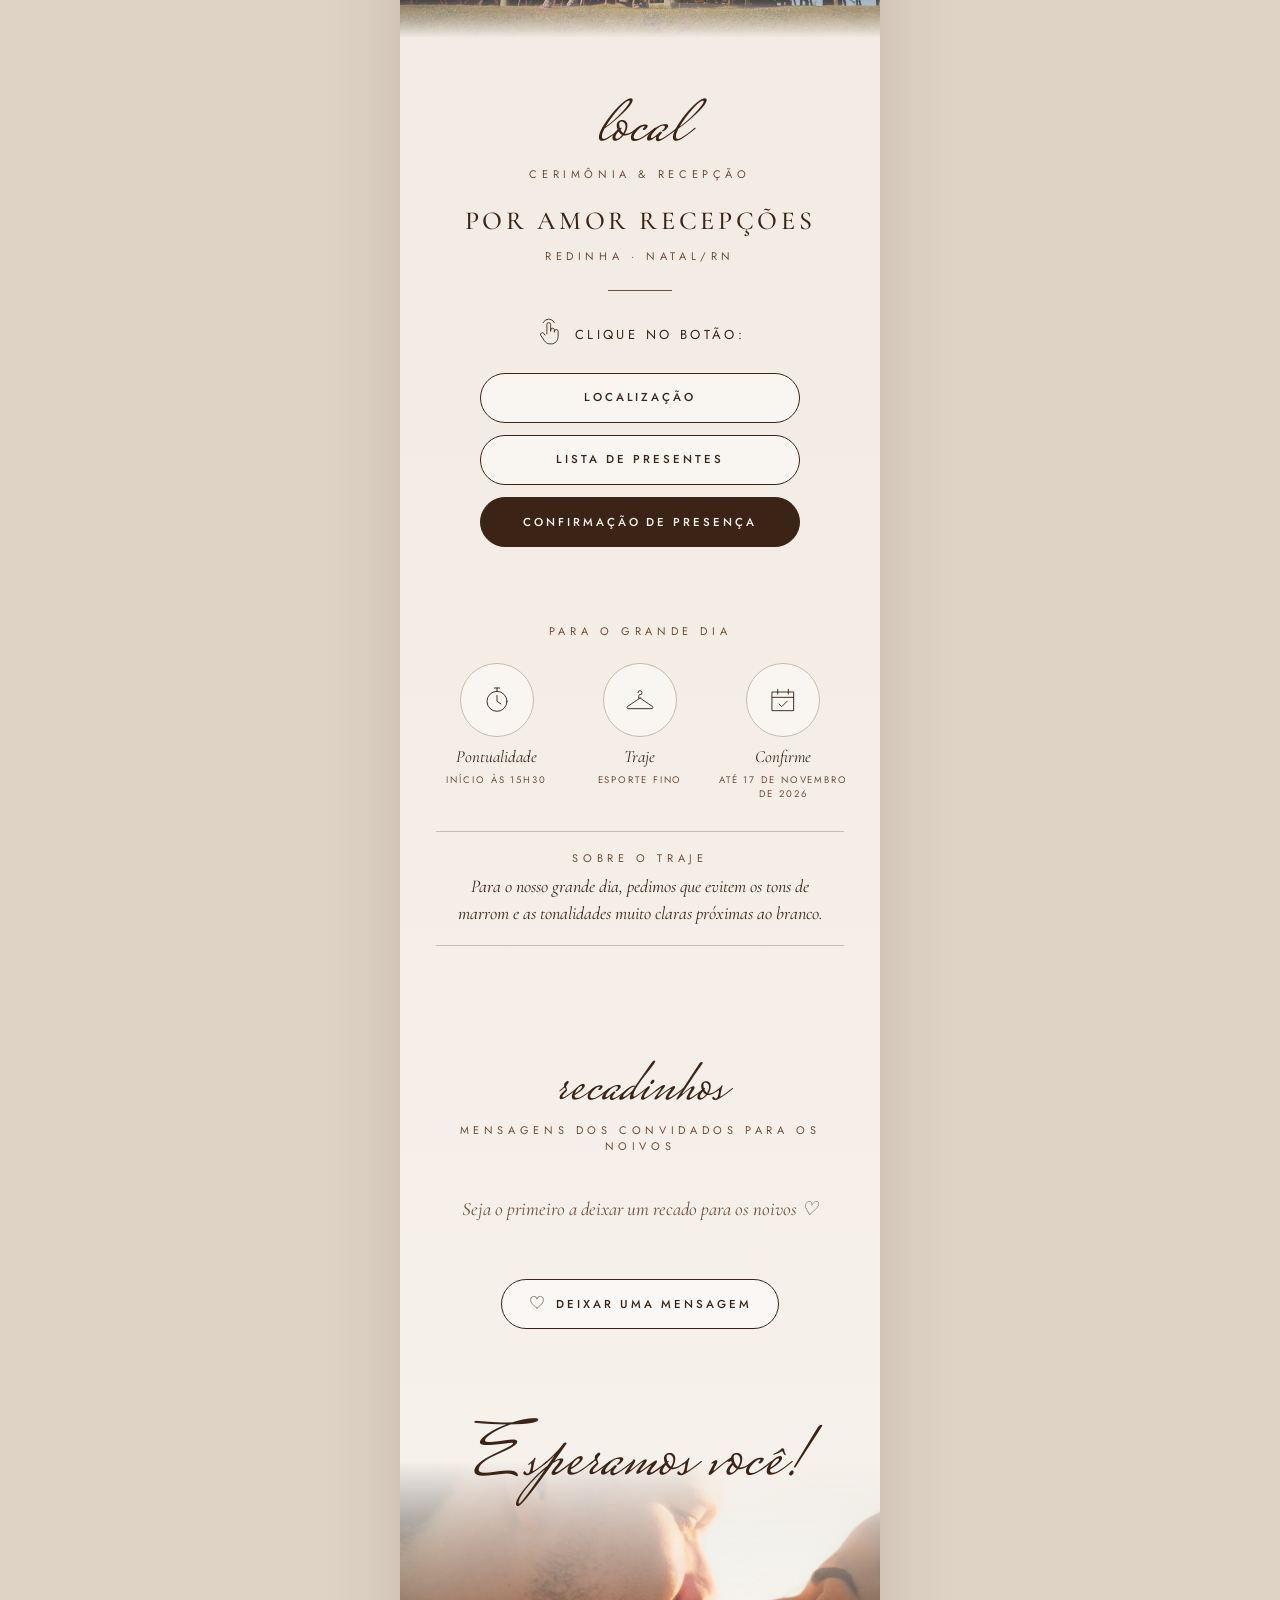
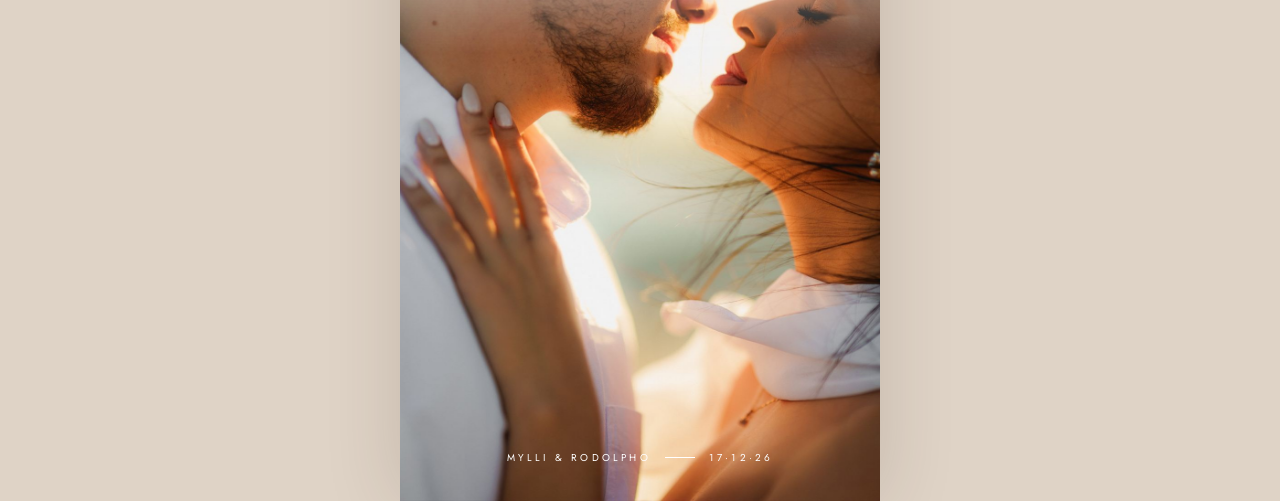
==== commit fe433bef: "Atualização do convite 21/10/2026 21:20" ====
--- a/index.html
+++ b/index.html
@@ -13,9 +13,9 @@
   <link rel="preconnect" href="https://fonts.googleapis.com">
   <link rel="preconnect" href="https://fonts.gstatic.com" crossorigin>
   <link href="https://fonts.googleapis.com/css2?family=Cormorant+Garamond:ital,wght@0,300;0,400;0,500;0,600;1,300;1,400;1,500&family=Jost:wght@300;400;500&family=Mrs+Saint+Delafield&display=swap" rel="stylesheet">
-  <link rel="stylesheet" href="assets/estilo.css?v=202610181832">
-  <script src="assets/config.js?v=202610181832"></script>
-  <script src="assets/comum.js?v=202610181832"></script>
+  <link rel="stylesheet" href="assets/estilo.css?v=202610212120">
+  <script src="assets/config.js?v=202610212120"></script>
+  <script src="assets/comum.js?v=202610212120"></script>
 </head>
 <body class="travado">
 
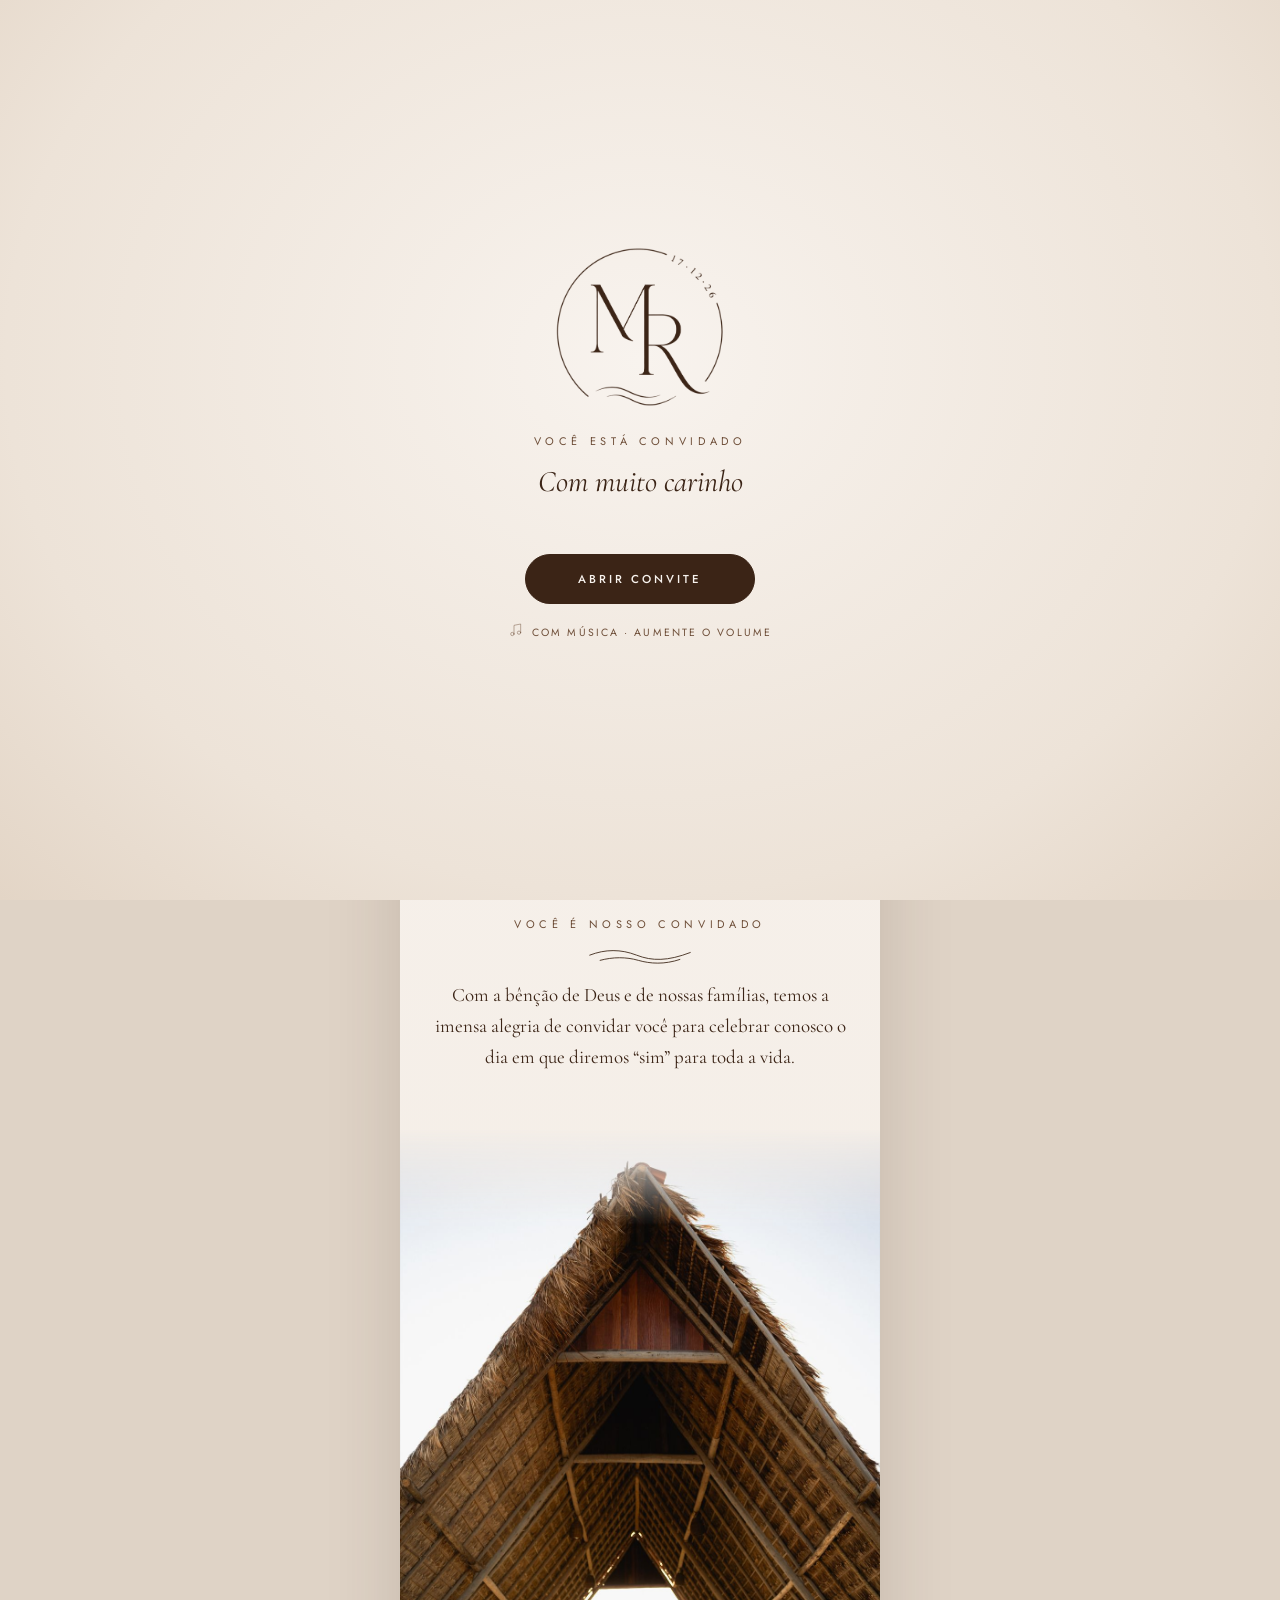
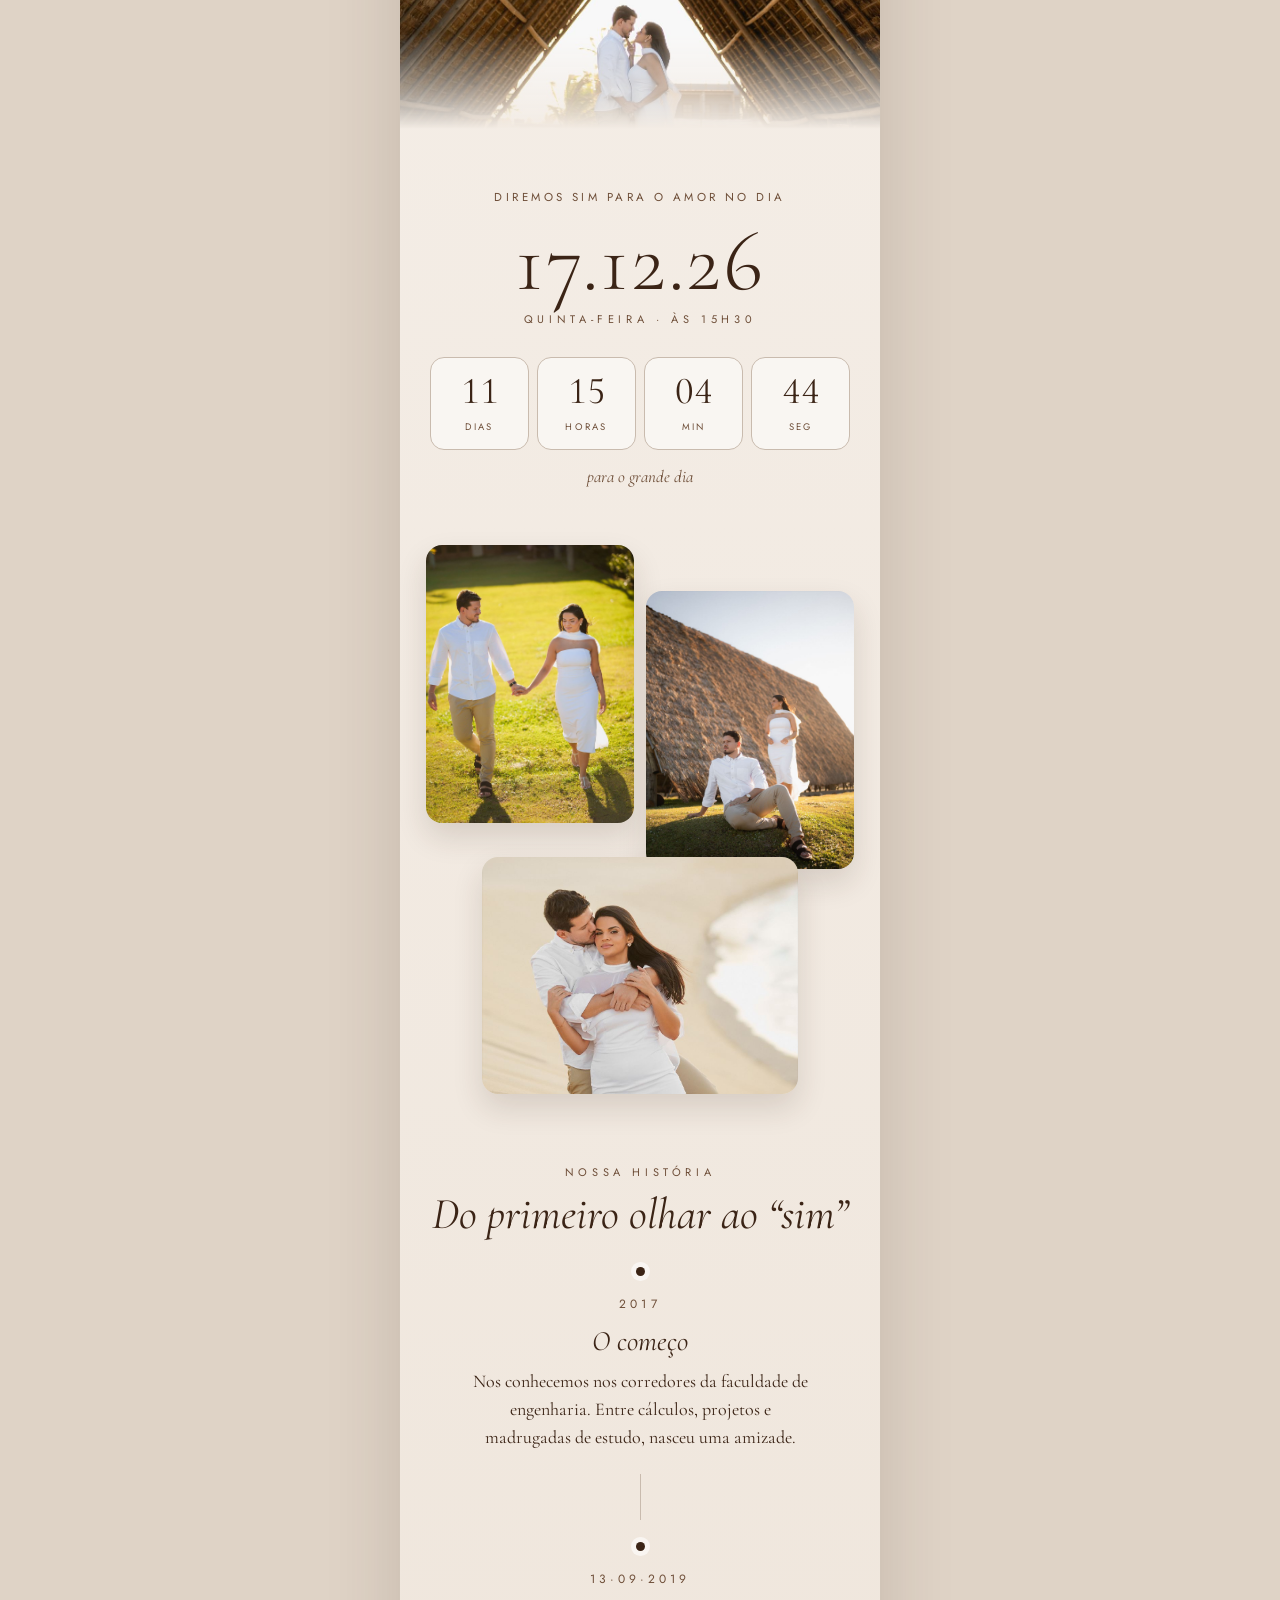
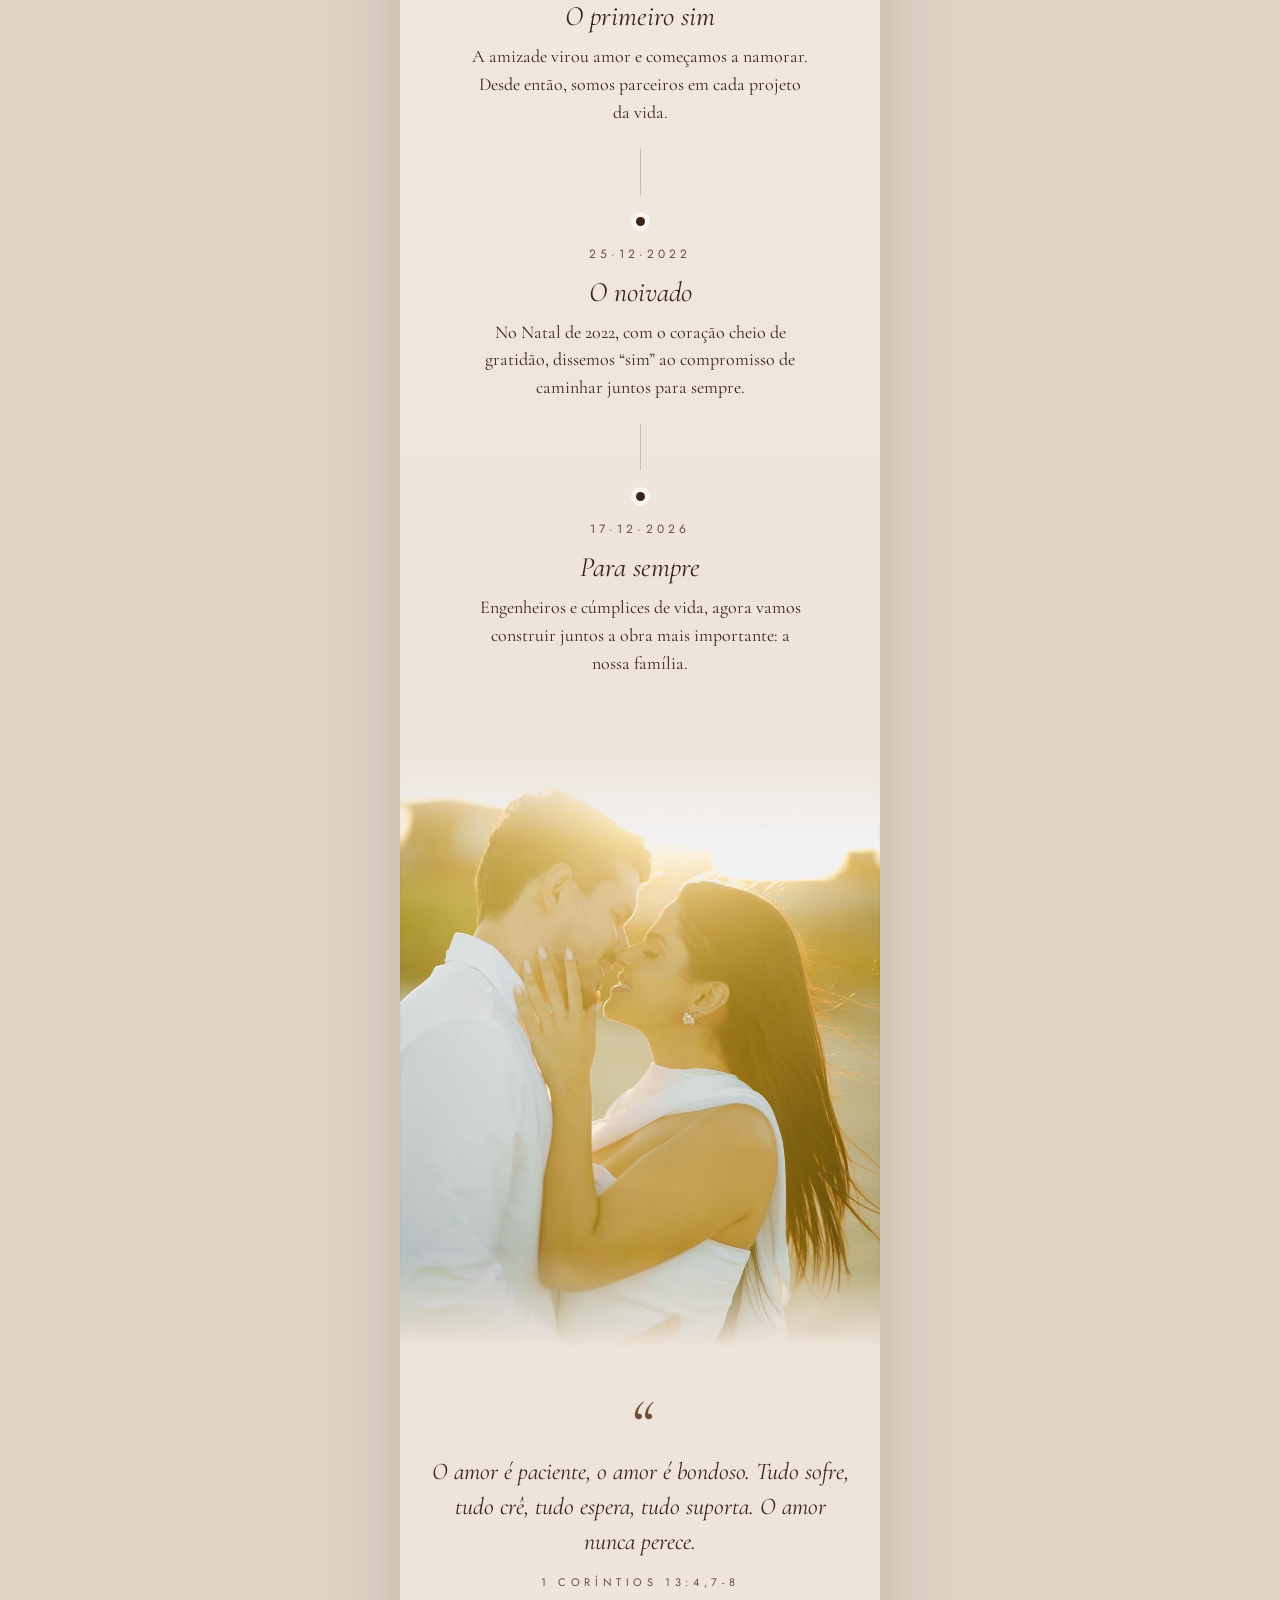
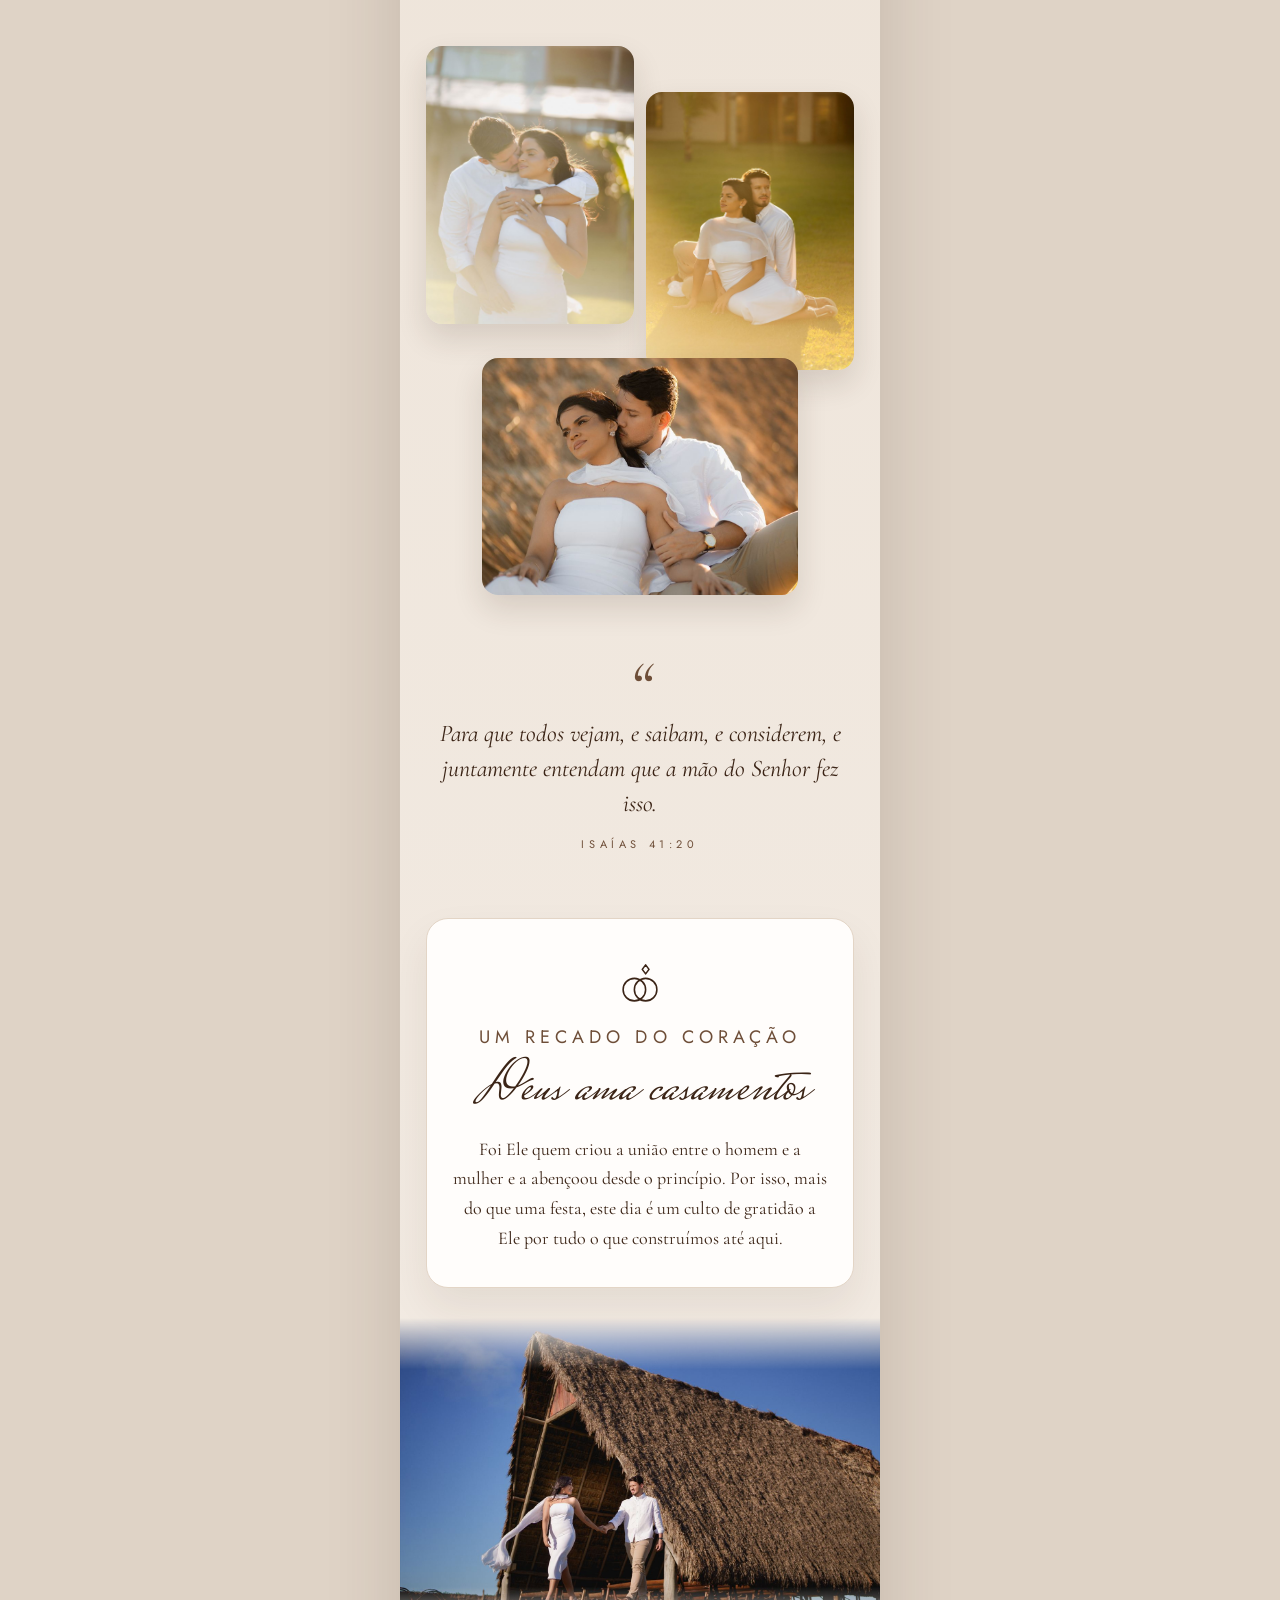
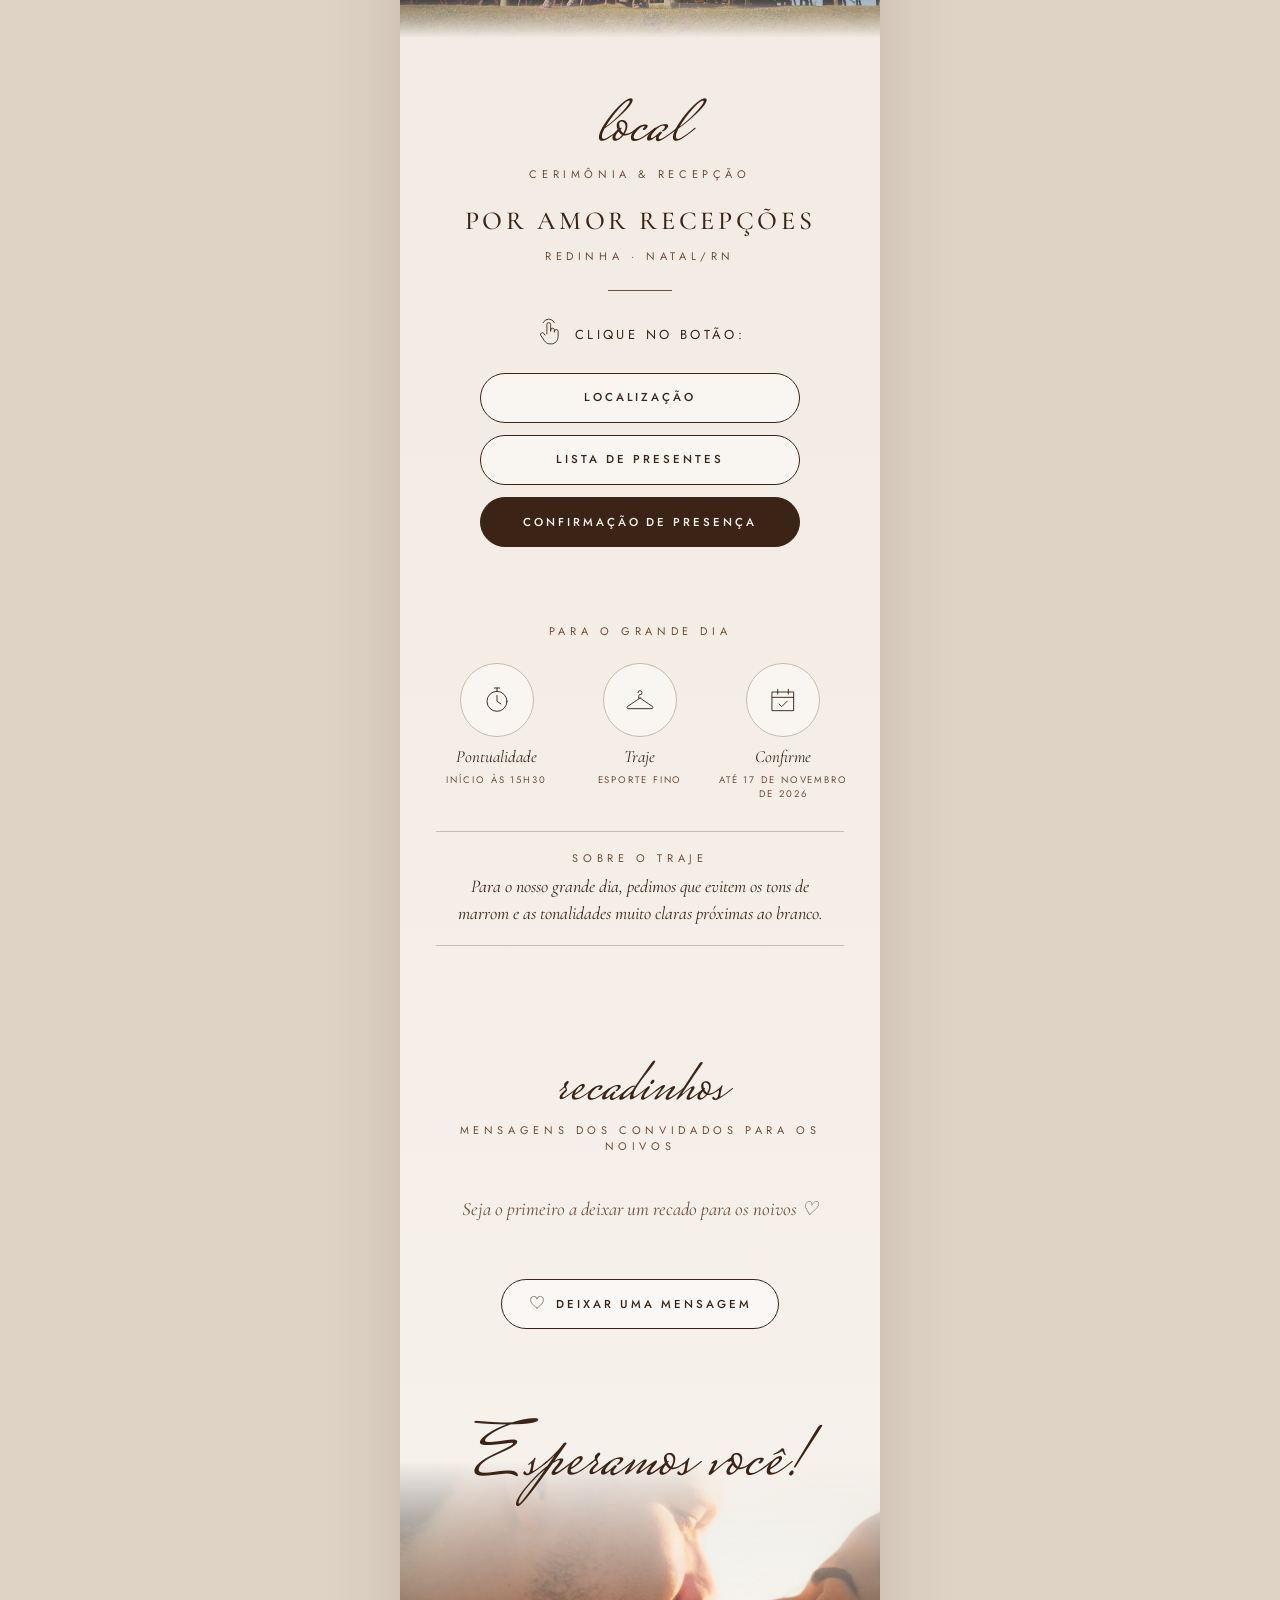
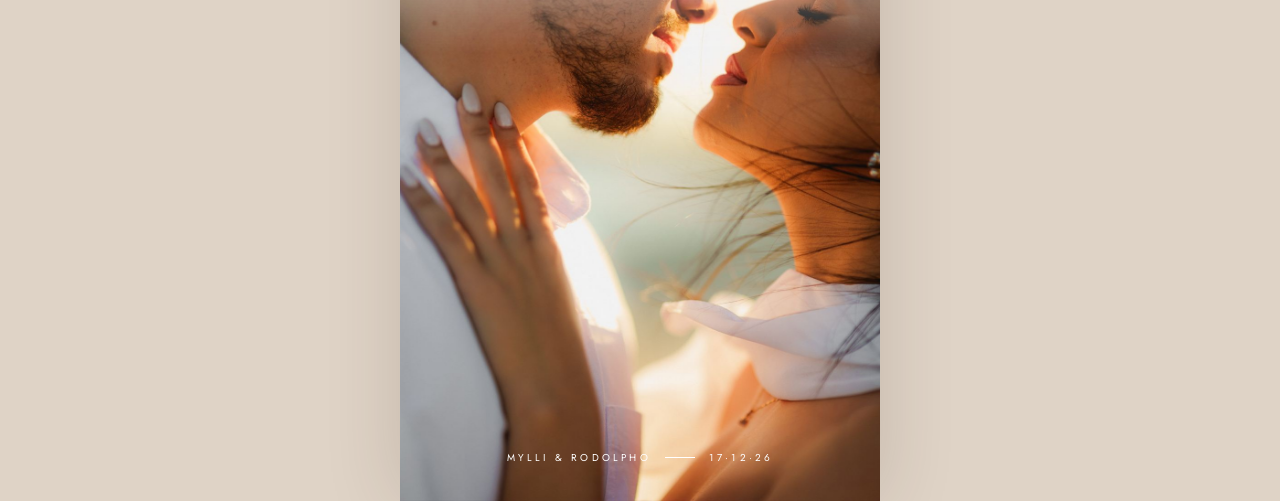
==== commit 67866170: "Atualização do convite 21/11/2026 20:20" ====
--- a/index.html
+++ b/index.html
@@ -13,9 +13,9 @@
   <link rel="preconnect" href="https://fonts.googleapis.com">
   <link rel="preconnect" href="https://fonts.gstatic.com" crossorigin>
   <link href="https://fonts.googleapis.com/css2?family=Cormorant+Garamond:ital,wght@0,300;0,400;0,500;0,600;1,300;1,400;1,500&family=Jost:wght@300;400;500&family=Mrs+Saint+Delafield&display=swap" rel="stylesheet">
-  <link rel="stylesheet" href="assets/estilo.css?v=202610212120">
-  <script src="assets/config.js?v=202610212120"></script>
-  <script src="assets/comum.js?v=202610212120"></script>
+  <link rel="stylesheet" href="assets/estilo.css?v=202611212020">
+  <script src="assets/config.js?v=202611212020"></script>
+  <script src="assets/comum.js?v=202611212020"></script>
 </head>
 <body class="travado">
 
